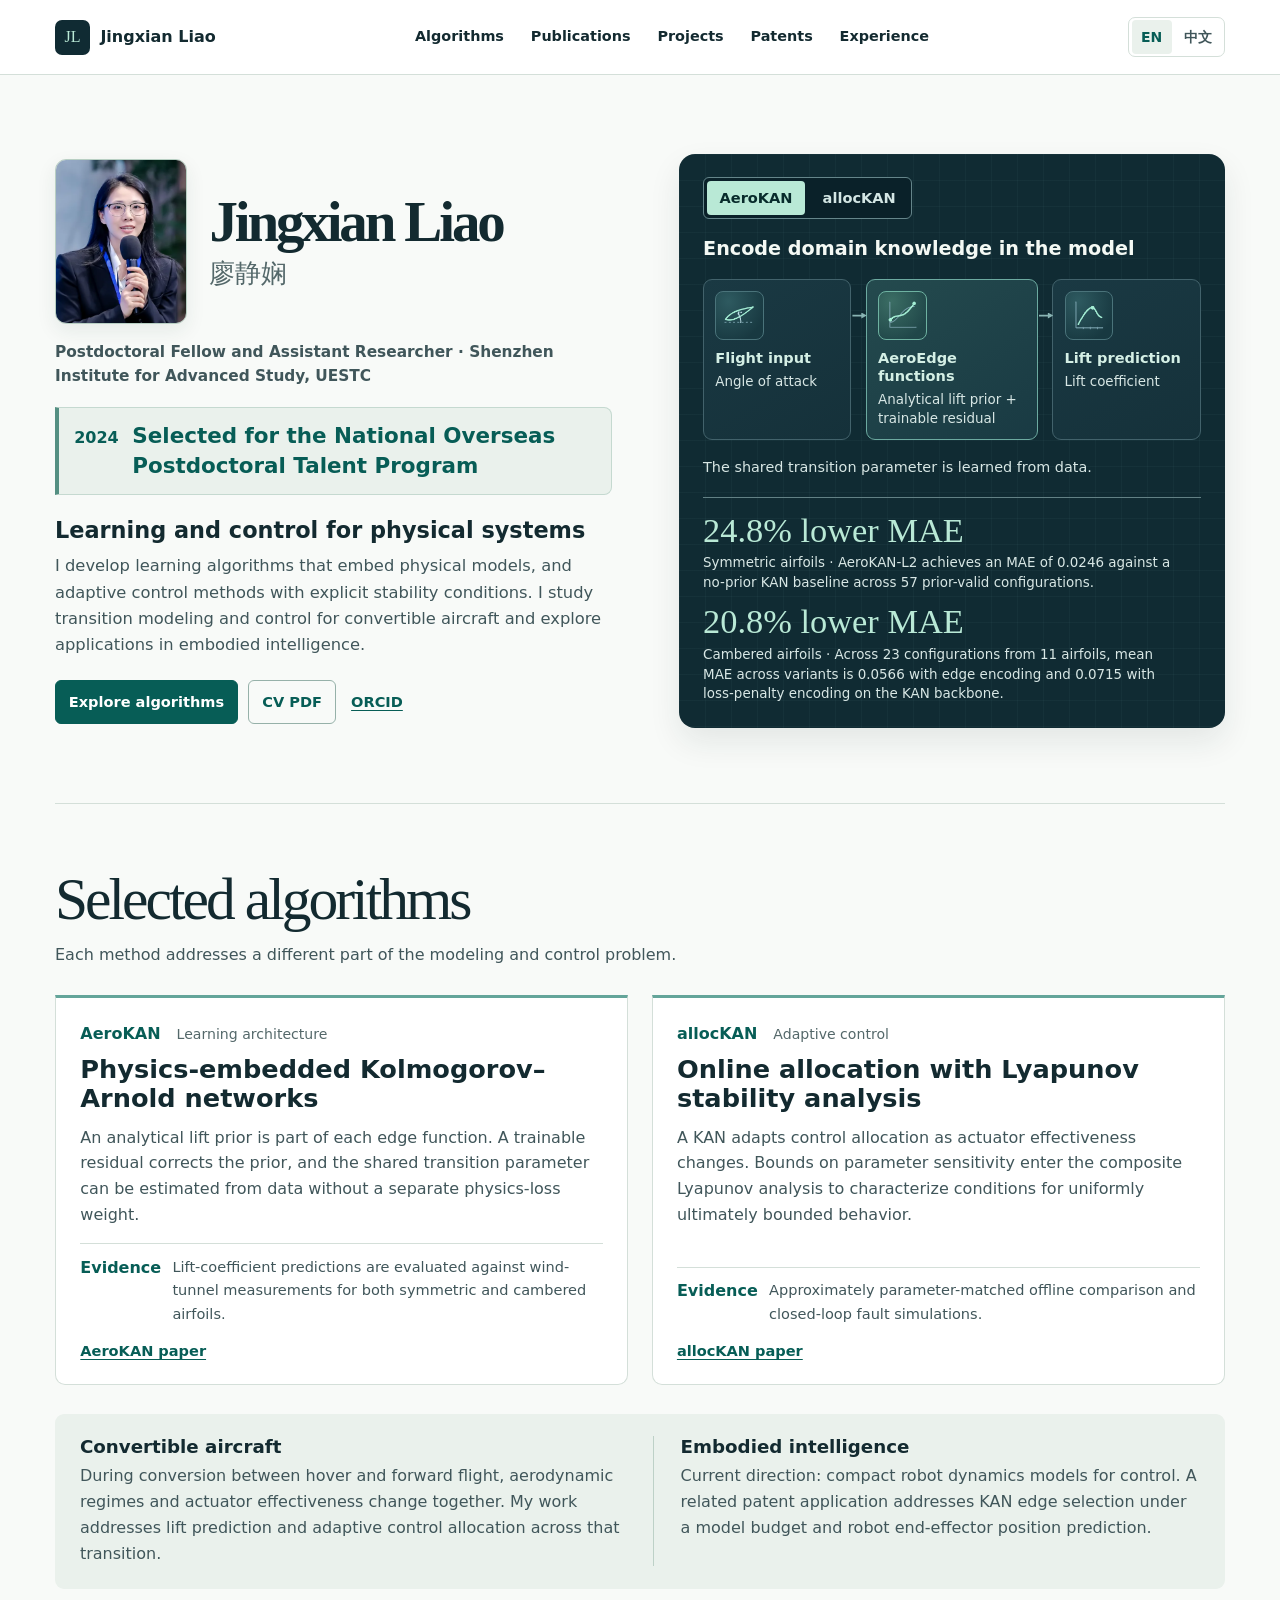
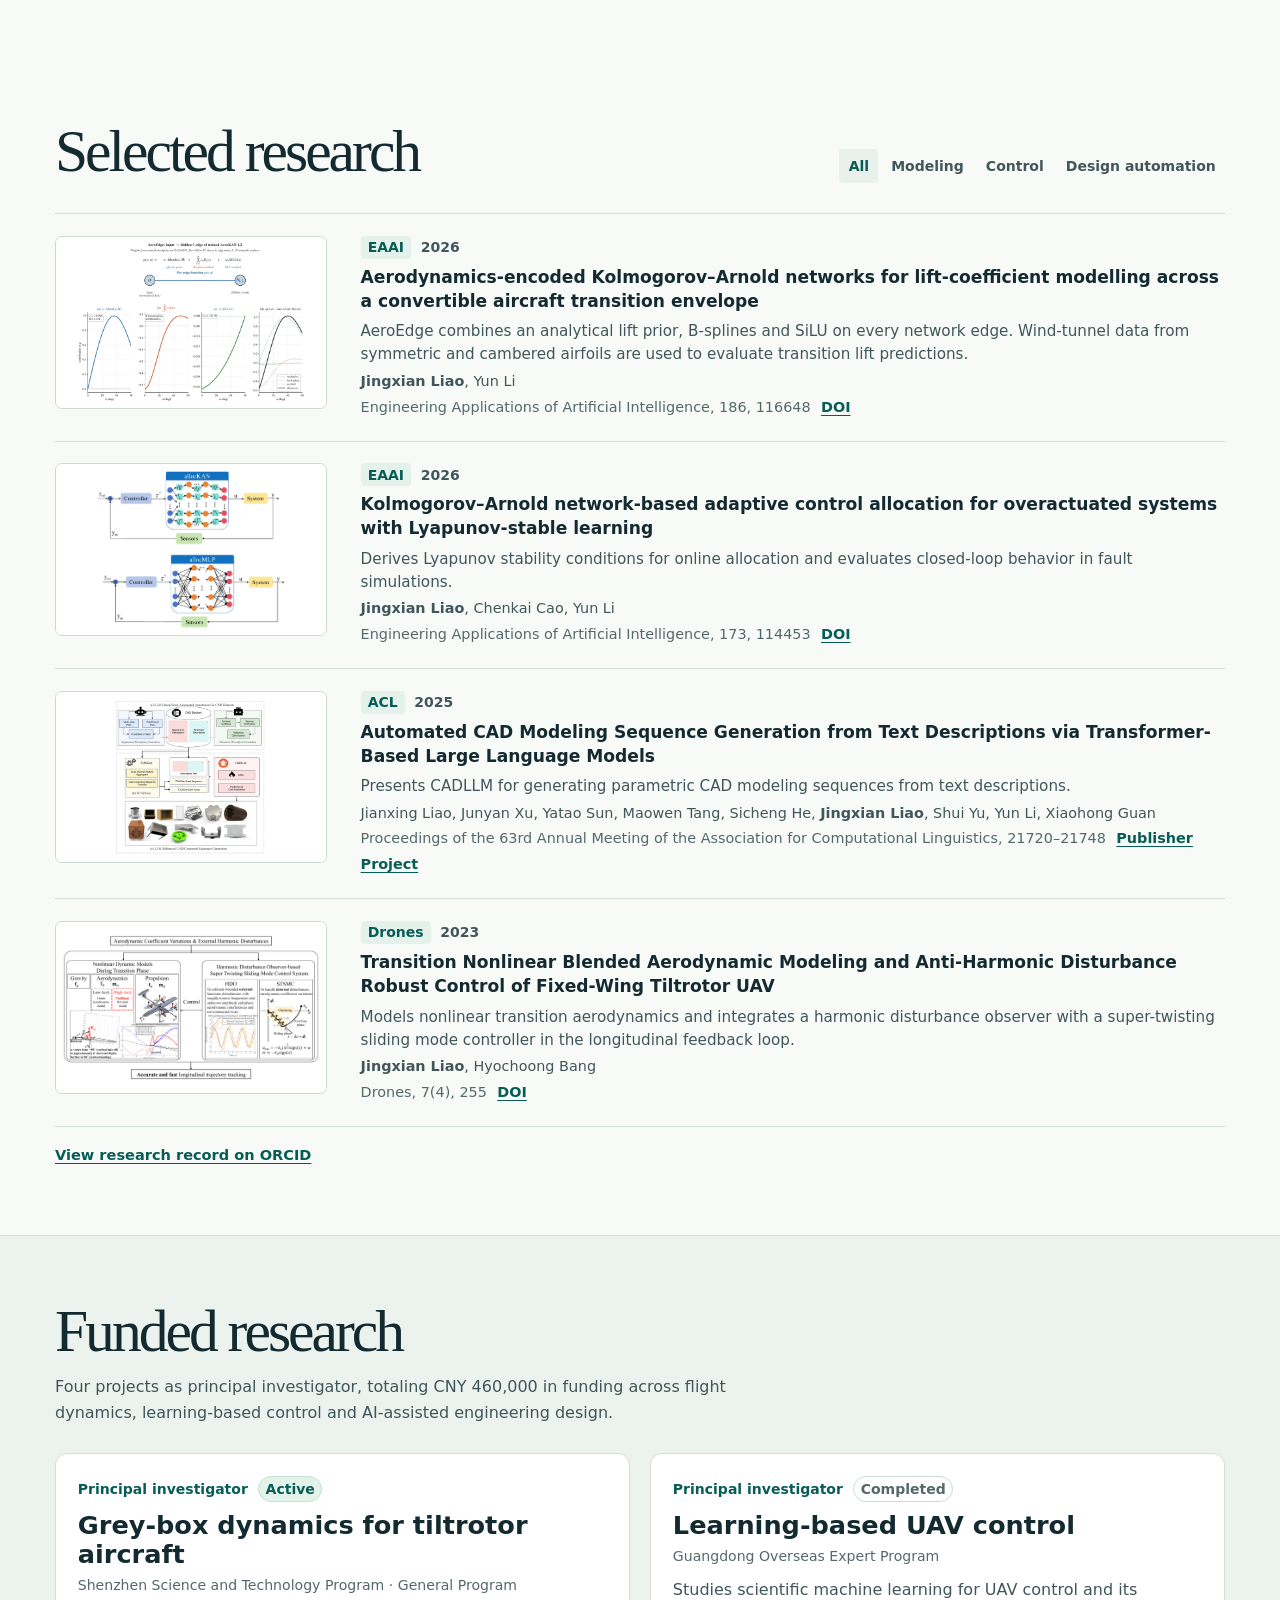
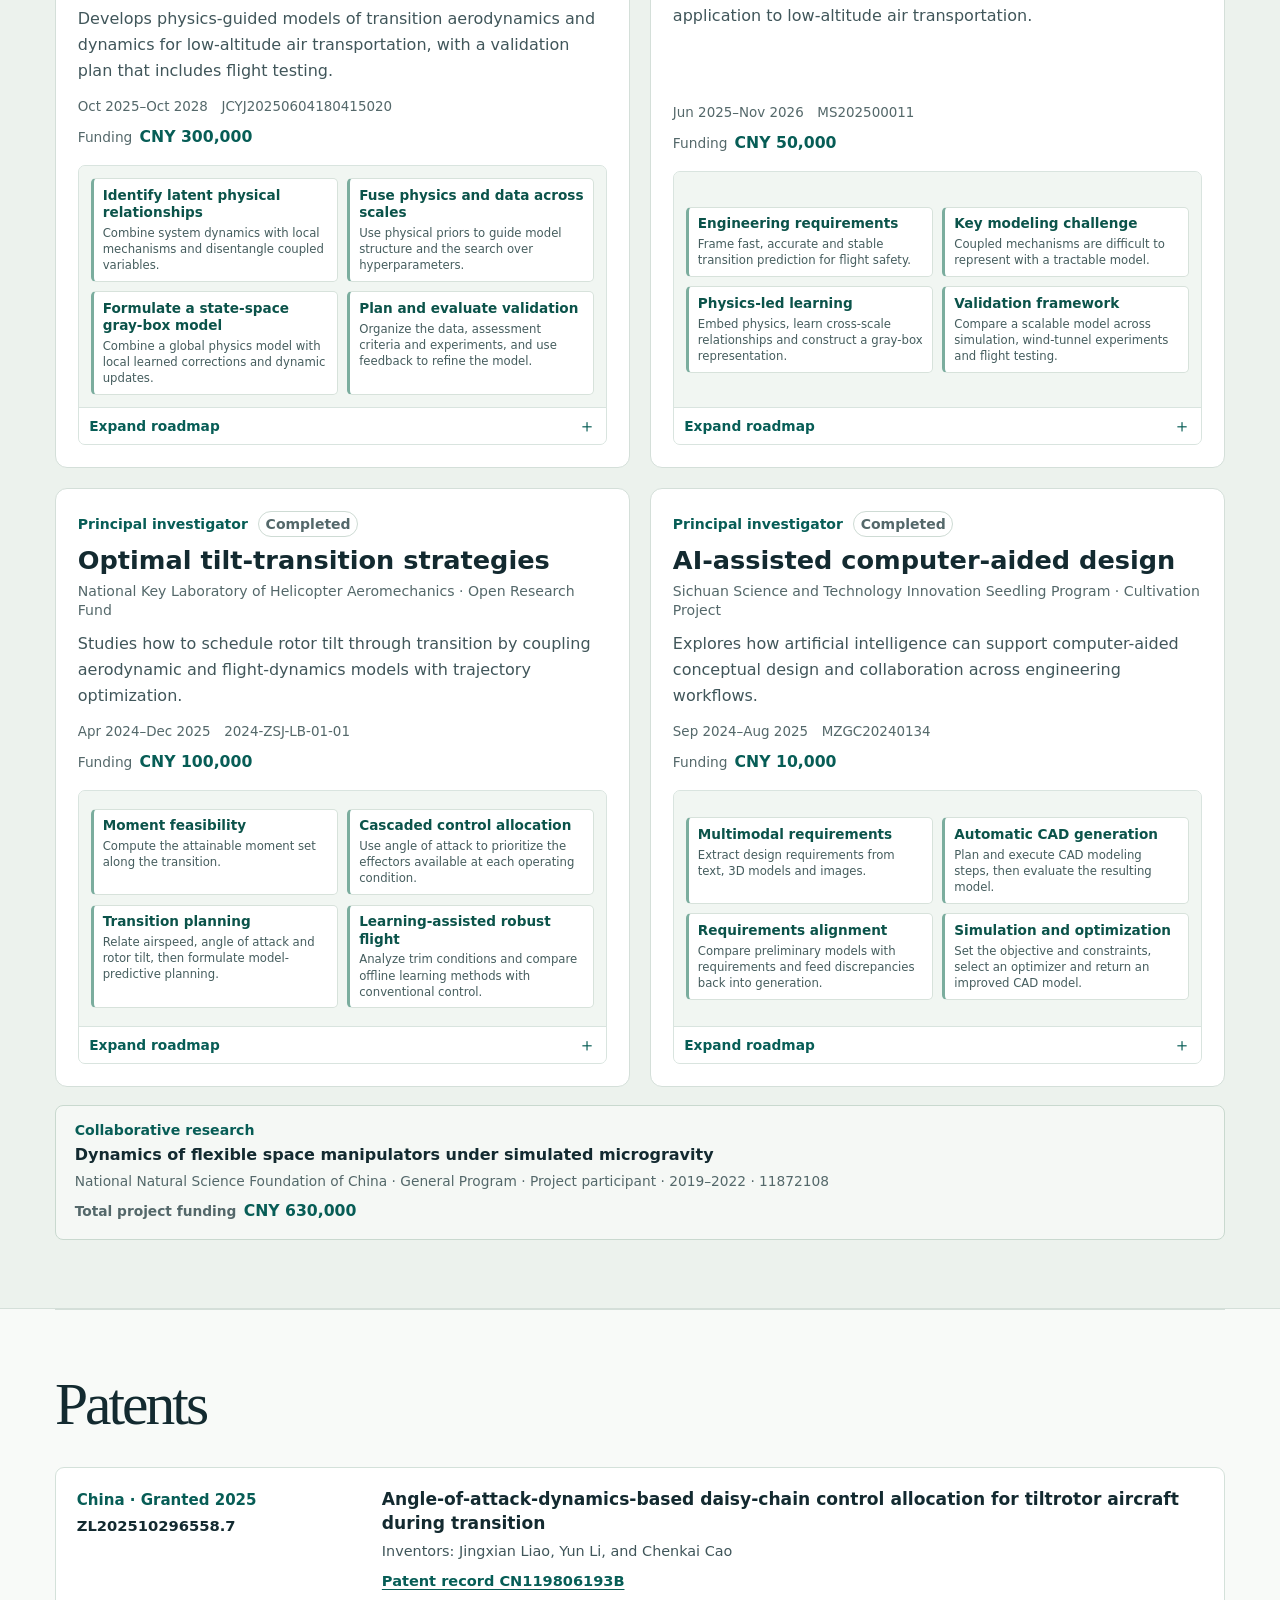
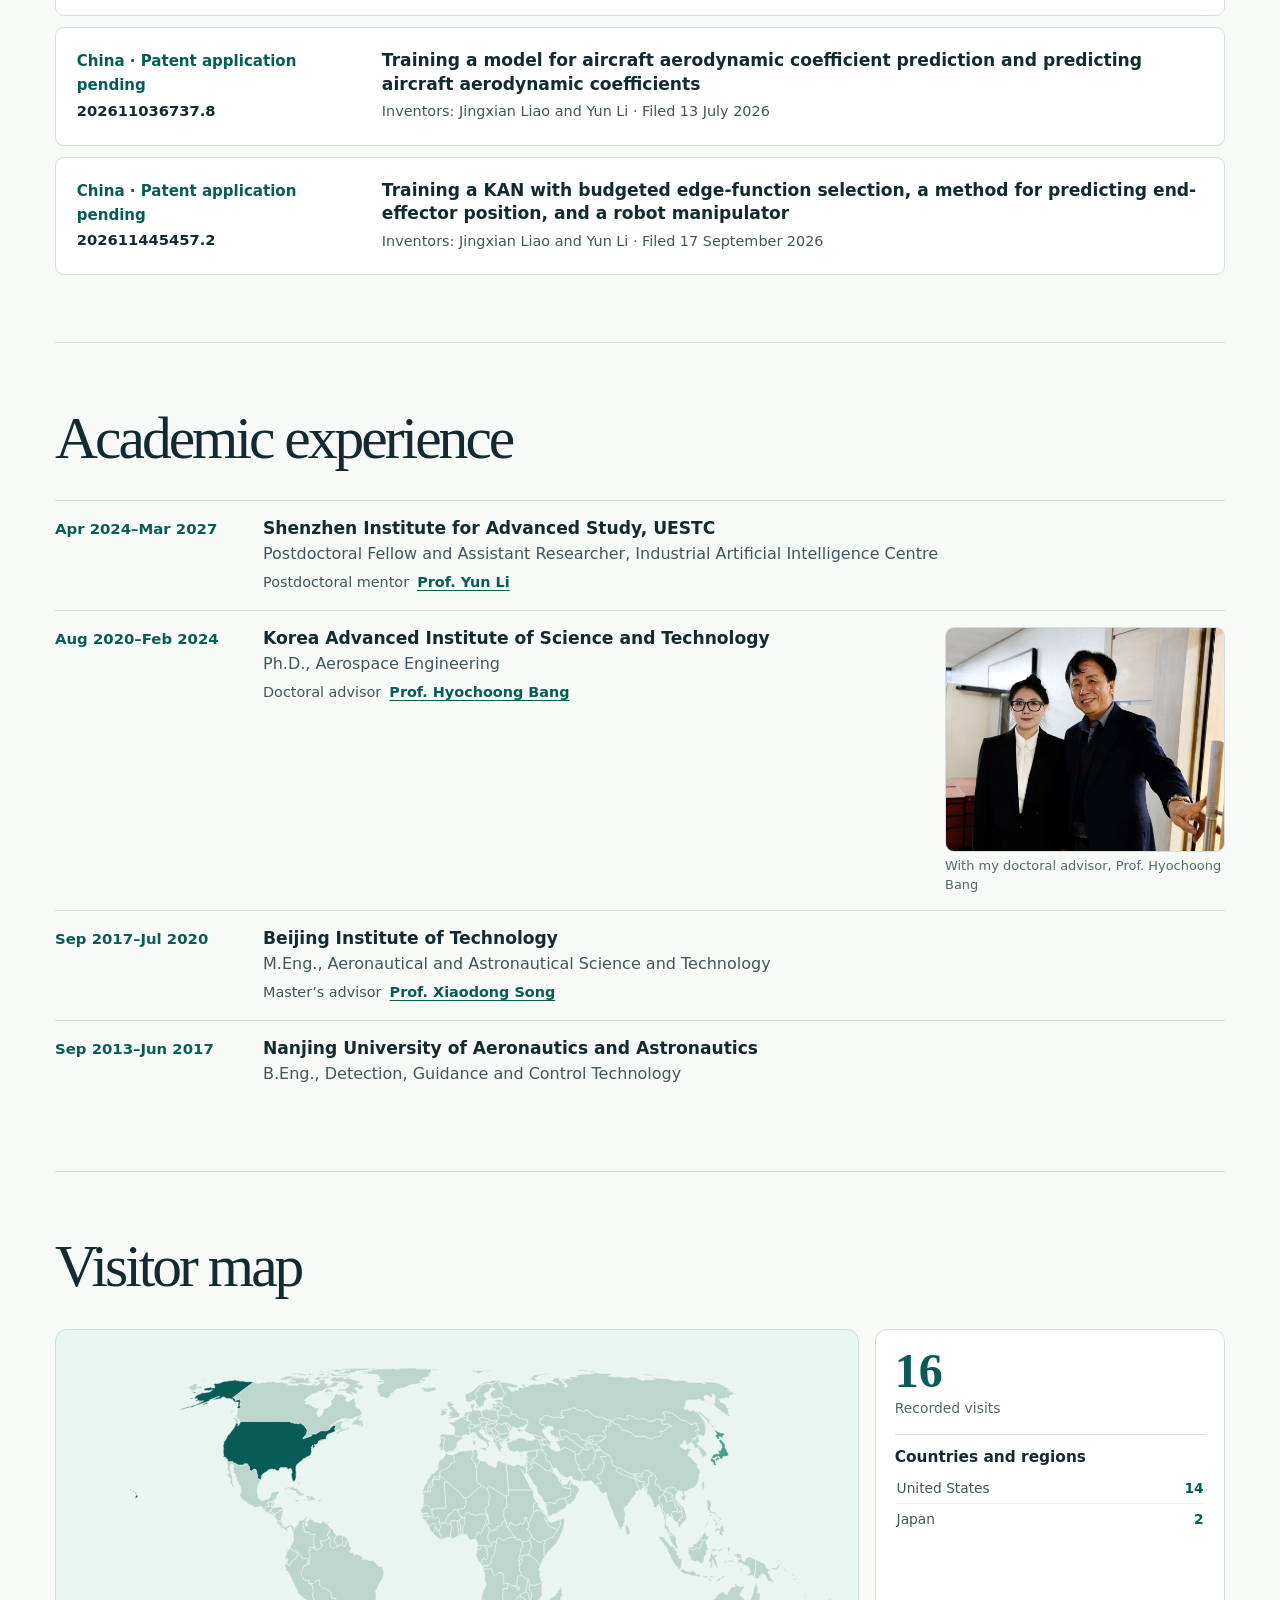
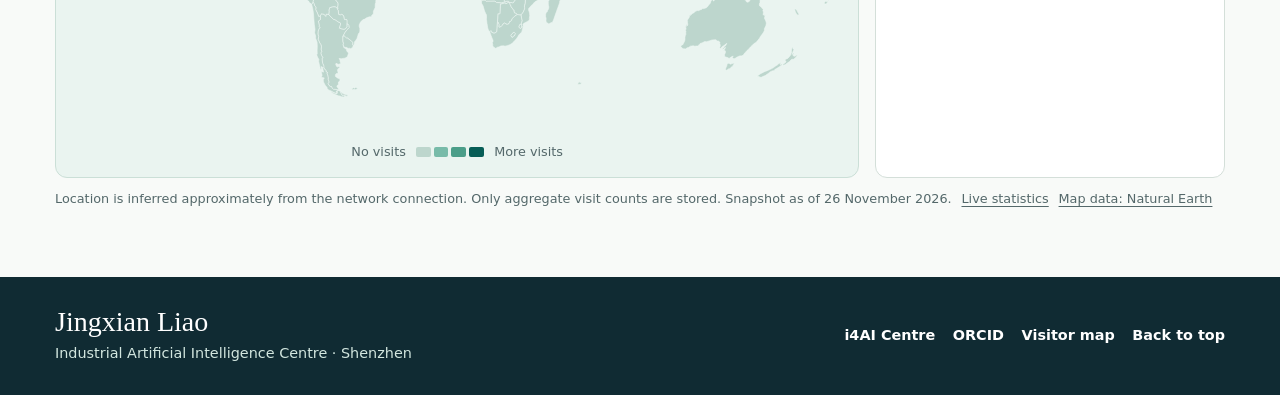
==== index.html @ 07727f3a "Place portrait and advisor photo on homepage" ====
<!doctype html>
<html lang="en">
<head>
  <meta charset="utf-8">
  <meta name="viewport" content="width=device-width, initial-scale=1">
  <meta name="description" content="Jingxian Liao, postdoctoral researcher in physics-embedded machine learning and adaptive control. Research algorithms, convertible aircraft and embodied intelligence applications, grants and publications.">
  <meta name="color-scheme" content="light">
  <title>Jingxian Liao · Scientific Machine Learning and Control</title>
  <link rel="stylesheet" href="assets/styles.css?v=photos-20261126">
  <script src="assets/site.js" defer></script>
  <script src="assets/visitor-map.js" defer></script>
  <link rel="canonical" href="https://jingxianliao.github.io/">
</head>
<body>
  <a class="skip" href="#main" data-zh="跳到正文">Skip to content</a>
  <header id="top" class="site-header">
    <div class="shell nav">
      <a class="wordmark" href="#top"><span class="mark" aria-hidden="true">JL</span><span data-zh="廖静娴">Jingxian Liao</span></a>
      <nav class="nav-links" aria-label="Sections"><a href="#algorithms" data-zh="算法">Algorithms</a><a href="#publications" data-zh="论文">Publications</a><a href="#projects" data-zh="项目">Projects</a><a href="#patents" data-zh="专利">Patents</a><a href="#experience" data-zh="经历">Experience</a></nav>
      <div class="language" role="group" aria-label="Language / 语言" hidden>
        <button type="button" data-lang="en" aria-pressed="true" lang="en">EN</button>
        <button type="button" data-lang="zh" aria-pressed="false" lang="zh-CN">中文</button>
      </div>
    </div>
  </header>
  <main id="main">
    <section class="shell hero" aria-labelledby="hero-title">
      <div class="hero-copy">
        <div class="hero-identity">
          <div class="hero-portrait">
            <img src="assets/jingxian-liao-portrait.webp" width="1200" height="800" fetchpriority="high" alt="Jingxian Liao at an academic event" data-alt-zh="廖静娴在学术交流活动中">
          </div>
          <div>
            <h1 class="hero-name" id="hero-title" data-zh="廖静娴">Jingxian Liao</h1>
            <p class="alt-name" lang="zh-CN" data-zh="Jingxian Liao">廖静娴</p>
          </div>
        </div>
        <p class="hero-affiliation" data-zh="博士后、助理研究员 · 电子科技大学（深圳）高等研究院">Postdoctoral Fellow and Assistant Researcher · Shenzhen Institute for Advanced Study, UESTC</p>
        <div class="hero-recognition">
          <time datetime="2024" data-zh="2024 年">2024</time>
          <p data-zh="入选国家海外博士后人才引进项目">Selected for the National Overseas Postdoctoral Talent Program</p>
        </div>
        <h2 class="hero-research-title" data-zh="面向物理系统的学习与控制">Learning and control for physical systems</h2>
        <p class="hero-description" data-zh="我研究将物理模型嵌入学习算法的方法，以及具有明确稳定性条件的自适应控制。我将这些方法用于可转换构型飞行器的过渡段建模与控制，并探索它们在具身智能中的应用。">I develop learning algorithms that embed physical models, and adaptive control methods with explicit stability conditions. I study transition modeling and control for convertible aircraft and explore applications in embodied intelligence.</p>
        <div class="hero-actions"><a class="button primary" href="#algorithms" data-zh="查看算法">Explore algorithms</a><a class="button secondary" href="assets/Jingxian-Liao-CV.pdf" data-zh="学术简历 PDF">CV PDF</a><a class="text-link" href="https://orcid.org/0000-0002-6148-9685">ORCID</a></div>
      </div>
      <div class="method-demo" aria-label="Algorithm overview">
        <div class="method-tabs" role="tablist" aria-label="Algorithms">
          <button type="button" role="tab" id="tab-aero" aria-controls="method-aero" aria-selected="true" data-method="aero">AeroKAN</button>
          <button type="button" role="tab" id="tab-alloc" aria-controls="method-alloc" aria-selected="false" tabindex="-1" data-method="alloc">allocKAN</button>
        </div>
        <article class="method-panel" data-method-panel="aero" id="method-aero" role="tabpanel" aria-labelledby="tab-aero">
      <h2 data-zh="把物理机理写进模型结构">Encode domain knowledge in the model</h2>
      <ol class="pipeline">
        <li>
          <span class="stage-icon"><img src="assets/method-icons/angle-of-attack.png" width="144" height="144" alt=""></span>
          <div class="stage-copy"><strong data-zh="飞行输入">Flight input</strong><span data-zh="攻角">Angle of attack</span></div>
        </li>
        <li>
          <span class="stage-icon"><img src="assets/method-icons/edge-function.png" width="144" height="144" alt=""></span>
          <div class="stage-copy"><strong data-zh="AeroEdge 边函数">AeroEdge functions</strong><span data-zh="解析升力先验与可学习残差">Analytical lift prior + trainable residual</span></div>
        </li>
        <li>
          <span class="stage-icon"><img src="assets/method-icons/lift-prediction.png" width="144" height="144" alt=""></span>
          <div class="stage-copy"><strong data-zh="升力预测">Lift prediction</strong><span data-zh="升力系数">Lift coefficient</span></div>
        </li>
      </ol>
      <p class="method-principle" data-zh="共享过渡参数直接由数据学习。">The shared transition parameter is learned from data.</p>
      <div class="method-proof">
        <div class="result"><strong data-zh="平均绝对误差降低 24.8%">24.8% lower MAE</strong><span data-zh="对称翼型 · 57 个先验有效工况，AeroKAN-L2 的平均绝对误差为 0.0246，基线为无先验 KAN。">Symmetric airfoils · AeroKAN-L2 achieves an MAE of 0.0246 against a no-prior KAN baseline across 57 prior-valid configurations.</span></div>
        <div class="result"><strong data-zh="平均绝对误差降低 20.8%">20.8% lower MAE</strong><span data-zh="有弯度翼型 · 11 种翼型的 23 个工况中，边函数结构编码的组均值 MAE 为 0.0566，损失惩罚编码为 0.0715。">Cambered airfoils · Across 23 configurations from 11 airfoils, mean MAE across variants is 0.0566 with edge encoding and 0.0715 with loss-penalty encoding on the KAN backbone.</span></div>
      </div>
    </article><article class="method-panel" data-method-panel="alloc" id="method-alloc" role="tabpanel" aria-labelledby="tab-alloc" hidden>
      <h2 data-zh="用稳定性分析约束在线学习">Constrain online learning with stability analysis</h2>
      <ol class="pipeline">
        <li>
          <span class="stage-icon"><img src="assets/method-icons/control-demand.png" width="144" height="144" alt=""></span>
          <div class="stage-copy"><strong data-zh="控制需求">Control demand</strong><span data-zh="期望力和力矩">Requested force and moment</span></div>
        </li>
        <li>
          <span class="stage-icon"><img src="assets/method-icons/control-allocation.png" width="144" height="144" alt=""></span>
          <div class="stage-copy"><strong data-zh="KAN 控制分配">KAN allocation</strong><span data-zh="映射到各执行器指令">Map demand to actuator commands</span></div>
        </li>
        <li>
          <span class="stage-icon"><img src="assets/method-icons/online-adaptation.png" width="144" height="144" alt=""></span>
          <div class="stage-copy"><strong data-zh="在线自适应">Online adaptation</strong><span data-zh="基于李雅普诺夫分析的有界条件">Lyapunov-based boundedness conditions</span></div>
        </li>
      </ol>
      <p class="method-principle" data-zh="参数敏感度将网络设计与稳定性分析连接起来。">Parameter sensitivity links the network design to the stability analysis.</p>
      <div class="method-proof"><strong data-zh="252 组闭环仿真">252 closed-loop simulations</strong><span data-zh="原文覆盖 7 种分配器、3 种控制器和 12 种故障场景。">Reported across seven allocators, three controllers and twelve fault scenarios.</span></div>
    </article>
      </div>
    </section>
    <section class="shell section" id="algorithms" aria-labelledby="algorithms-title">
      <div class="section-heading"><h2 id="algorithms-title" data-zh="代表算法">Selected algorithms</h2><p data-zh="两项工作分别解决物理建模与在线控制分配问题。">Each method addresses a different part of the modeling and control problem.</p></div>
      <div class="algorithms">
        <article class="algorithm">
          <div class="algorithm-mark"><span>AeroKAN</span><span data-zh="学习架构">Learning architecture</span></div>
          <h3 data-zh="物理机理嵌入的 Kolmogorov–Arnold 网络">Physics-embedded Kolmogorov–Arnold networks</h3>
          <p data-zh="在每条边中引入解析升力先验，由可学习残差补足先验。共享的过渡参数可以直接从数据估计，无需为单独的物理损失项设权重。">An analytical lift prior is part of each edge function. A trainable residual corrects the prior, and the shared transition parameter can be estimated from data without a separate physics-loss weight.</p>
          <div class="algorithm-evidence"><span data-zh="验证">Evidence</span><span data-zh="用对称翼型和有弯度翼型的风洞测量数据验证升力系数预测。">Lift-coefficient predictions are evaluated against wind-tunnel measurements for both symmetric and cambered airfoils.</span></div>
          <a class="text-link" href="https://doi.org/10.1016/j.engappai.2026.116648" data-zh="AeroKAN 论文">AeroKAN paper</a>
        </article>
        <article class="algorithm">
          <div class="algorithm-mark"><span>allocKAN</span><span data-zh="自适应控制">Adaptive control</span></div>
          <h3 data-zh="带李雅普诺夫稳定性分析的在线控制分配">Online allocation with Lyapunov stability analysis</h3>
          <p data-zh="KAN 随执行器效能变化在线调整控制分配。参数敏感度界进入复合李雅普诺夫分析，得到闭环一致最终有界的条件。">A KAN adapts control allocation as actuator effectiveness changes. Bounds on parameter sensitivity enter the composite Lyapunov analysis to characterize conditions for uniformly ultimately bounded behavior.</p>
          <div class="algorithm-evidence"><span data-zh="验证">Evidence</span><span data-zh="近似参数匹配的离线对照与故障场景闭环仿真。">Approximately parameter-matched offline comparison and closed-loop fault simulations.</span></div>
          <a class="text-link" href="https://doi.org/10.1016/j.engappai.2026.114453" data-zh="allocKAN 论文">allocKAN paper</a>
        </article>
      </div>
      <div class="application-strip">
        <div><h3 data-zh="可转换构型飞行器">Convertible aircraft</h3><p data-zh="悬停与前飞转换时，气动流态与执行器效能同步变化。研究聚焦过渡段升力预测与自适应控制分配。">During conversion between hover and forward flight, aerodynamic regimes and actuator effectiveness change together. My work addresses lift prediction and adaptive control allocation across that transition.</p></div>
        <div><h3 data-zh="具身智能">Embodied intelligence</h3><p data-zh="正在探索用于控制的紧凑机器人动力学模型。相关专利申请涉及预算约束下的 KAN 边函数选择与机械臂末端位置预测。">Current direction: compact robot dynamics models for control. A related patent application addresses KAN edge selection under a model budget and robot end-effector position prediction.</p></div>
      </div>
    </section>
    <section class="shell section" id="publications" aria-labelledby="publications-title">
      <div class="publications-heading">
        <div class="section-heading"><h2 id="publications-title" data-zh="代表研究">Selected research</h2></div>
        <div class="filters" role="group" aria-label="Filter publications" hidden>
          <button type="button" data-filter="all" aria-pressed="true" data-zh="全部">All</button>
          <button type="button" data-filter="modeling" aria-pressed="false" data-zh="建模">Modeling</button>
          <button type="button" data-filter="control" aria-pressed="false" data-zh="控制">Control</button>
          <button type="button" data-filter="design" aria-pressed="false" data-zh="设计自动化">Design automation</button>
        </div>
      </div>
      <p class="visually-hidden" data-pub-status aria-live="polite"></p>
      <ol class="publication-list" aria-label="Selected research papers">
        <li class="paper" data-topics="modeling" id="paper-aero">
          <figure class="paper-figure">
            <button class="publication-preview" type="button" aria-haspopup="dialog">
              <span class="figure-frame paper-frame"><img src="assets/paper-aero.webp" width="1400" height="980" loading="lazy" alt="A trained AeroEdge decomposed into an analytical lift prior, a B-spline term and a SiLU term, with their sum plotted alongside the components" data-alt-zh="已训练的 AeroEdge 边函数分解为解析升力先验、B 样条和 SiLU 三项，并与叠加后的边函数对照。"></span>
              <span class="visually-hidden" data-zh="放大论文图">Expand paper figure</span>
            </button>
          </figure>
          <div class="paper-description">
            <div class="pub-meta"><span class="publication-venue">EAAI</span><time datetime="2026">2026</time></div>
            <h3><a href="https://doi.org/10.1016/j.engappai.2026.116648">Aerodynamics-encoded Kolmogorov–Arnold networks for lift-coefficient modelling across a convertible aircraft transition envelope</a></h3>
            <p class="paper-evidence" data-zh="AeroEdge 在每条网络边上叠加解析升力先验、B 样条和 SiLU，用对称和有弯度翼型的风洞数据验证转换段升力预测。">AeroEdge combines an analytical lift prior, B-splines and SiLU on every network edge. Wind-tunnel data from symmetric and cambered airfoils are used to evaluate transition lift predictions.</p>
            <p class="authors"><strong>Jingxian Liao</strong>, Yun Li</p>
            <div class="paper-citation"><p class="venue">Engineering Applications of Artificial Intelligence, 186, 116648</p><a class="paper-link" href="https://doi.org/10.1016/j.engappai.2026.116648" data-zh="DOI">DOI</a></div>
          </div>
        </li>
        <li class="paper" data-topics="control" id="paper-alloc">
          <figure class="paper-figure">
            <button class="publication-preview" type="button" aria-haspopup="dialog">
              <span class="figure-frame paper-frame"><img src="assets/paper-alloc.webp" width="879" height="735" loading="lazy" alt="Closed-loop control architecture comparing allocKAN and allocMLP" data-alt-zh="allocKAN 与 allocMLP 的闭环控制架构对照。"></span>
              <span class="visually-hidden" data-zh="放大论文图">Expand paper figure</span>
            </button>
          </figure>
          <div class="paper-description">
            <div class="pub-meta"><span class="publication-venue">EAAI</span><time datetime="2026">2026</time></div>
            <h3><a href="https://doi.org/10.1016/j.engappai.2026.114453">Kolmogorov–Arnold network-based adaptive control allocation for overactuated systems with Lyapunov-stable learning</a></h3>
            <p class="paper-evidence" data-zh="推导在线控制分配的李雅普诺夫稳定性条件，并在闭环故障仿真中评估控制表现。">Derives Lyapunov stability conditions for online allocation and evaluates closed-loop behavior in fault simulations.</p>
            <p class="authors"><strong>Jingxian Liao</strong>, Chenkai Cao, Yun Li</p>
            <div class="paper-citation"><p class="venue">Engineering Applications of Artificial Intelligence, 173, 114453</p><a class="paper-link" href="https://doi.org/10.1016/j.engappai.2026.114453" data-zh="DOI">DOI</a></div>
          </div>
        </li>
        <li class="paper" data-topics="design" id="paper-cad">
          <figure class="paper-figure">
            <button class="publication-preview" type="button" aria-haspopup="dialog">
              <span class="figure-frame paper-frame"><img src="assets/paper-cad.webp" width="988" height="1000" loading="lazy" alt="CADLLM framework for generating parametric CAD models from text descriptions" data-alt-zh="CADLLM 从文本描述生成参数化模型的技术框架。"></span>
              <span class="visually-hidden" data-zh="放大论文图">Expand paper figure</span>
            </button>
          </figure>
          <div class="paper-description">
            <div class="pub-meta"><span class="publication-venue">ACL</span><time datetime="2025">2025</time></div>
            <h3><a href="https://aclanthology.org/2025.acl-long.1054/">Automated CAD Modeling Sequence Generation from Text Descriptions via Transformer-Based Large Language Models</a></h3>
            <p class="paper-evidence" data-zh="提出 CADLLM，从文本描述生成可执行的参数化 CAD 建模序列。">Presents CADLLM for generating parametric CAD modeling sequences from text descriptions.</p>
            <p class="authors">Jianxing Liao, Junyan Xu, Yatao Sun, Maowen Tang, Sicheng He, <strong>Jingxian Liao</strong>, Shui Yu, Yun Li, Xiaohong Guan</p>
            <div class="paper-citation"><p class="venue">Proceedings of the 63rd Annual Meeting of the Association for Computational Linguistics, 21720–21748</p><a class="paper-link" href="https://aclanthology.org/2025.acl-long.1054/" data-zh="论文">Publisher</a> <a class="paper-link" href="https://jianxliao.github.io/cadllm-page/" data-zh="项目主页">Project</a></div>
          </div>
        </li>
        <li class="paper" data-topics="modeling control" id="paper-tiltrotor">
          <figure class="paper-figure">
            <button class="publication-preview" type="button" aria-haspopup="dialog">
              <span class="figure-frame paper-frame paper-system-diagram"><img src="assets/paper-tiltrotor.webp" width="2400" height="1351" loading="lazy" alt="Overview of nonlinear tiltrotor transition dynamics and the harmonic disturbance observer-based super-twisting controller for longitudinal trajectory tracking" data-alt-zh="倾转旋翼过渡飞行的系统总览，展示非线性动力学模型，以及基于谐波扰动观测器的超螺旋滑模控制系统。"></span>
              <span class="visually-hidden" data-zh="放大论文图">Expand paper figure</span>
            </button>
          </figure>
          <div class="paper-description">
            <div class="pub-meta"><span class="publication-venue">Drones</span><time datetime="2023">2023</time></div>
            <h3><a href="https://doi.org/10.3390/drones7040255">Transition Nonlinear Blended Aerodynamic Modeling and Anti-Harmonic Disturbance Robust Control of Fixed-Wing Tiltrotor UAV</a></h3>
            <p class="paper-evidence" data-zh="建立转换段非线性气动模型，将谐波扰动观测器与超螺旋滑模控制器接入纵向闭环。">Models nonlinear transition aerodynamics and integrates a harmonic disturbance observer with a super-twisting sliding mode controller in the longitudinal feedback loop.</p>
            <p class="authors"><strong>Jingxian Liao</strong>, Hyochoong Bang</p>
            <div class="paper-citation"><p class="venue">Drones, 7(4), 255</p><a class="paper-link" href="https://doi.org/10.3390/drones7040255" data-zh="DOI">DOI</a></div>
          </div>
        </li>
      </ol>

      <a class="text-link more-pubs" href="https://orcid.org/0000-0002-6148-9685" data-zh="在 ORCID 查看完整学术记录">View research record on ORCID</a>
    </section>
    <section class="section project-band" id="projects" aria-labelledby="projects-title">
      <div class="shell">
        <div class="section-heading"><h2 id="projects-title" data-zh="主持科研项目">Funded research</h2><p data-zh="主持四项科研项目，合计资助 46 万元，覆盖飞行动力学、学习控制与人工智能辅助工程设计。">Four projects as principal investigator, totaling CNY 460,000 in funding across flight dynamics, learning-based control and AI-assisted engineering design.</p></div>
        <div class="project-grid"><article class="project" id="project-shenzhen">
      <div class="project-meta"><span><span data-zh="项目负责人">Principal investigator</span></span> <span class="project-status active" data-zh="在研">Active</span></div>
      <h3 data-zh="基于人工智能科学计算的低空交通倾转旋翼无人机动力学精准建模">Grey-box dynamics for tiltrotor aircraft</h3>
      <p class="funding" data-zh="深圳市自然科学基金面上项目">Shenzhen Science and Technology Program · General Program</p>
      <p class="project-description" data-zh="面向低空交通，研究倾转旋翼过渡段的机理与数据融合动力学建模。研究路线涵盖模型构建与飞行验证。">Develops physics-guided models of transition aerodynamics and dynamics for low-altitude air transportation, with a validation plan that includes flight testing.</p>
      <div class="project-dates"><span data-zh="2025.10–2028.10">Oct 2025–Oct 2028</span><span>JCYJ20250604180415020</span></div>
      <p class="grant-award"><span data-zh="资助金额">Funding</span><strong data-zh="30 万元">CNY 300,000</strong></p>
      <figure class="route">
        <button class="figure-preview" type="button" aria-haspopup="dialog">
          <span class="figure-frame">
            <span class="roadmap-en" lang="en"><span class="route-step"><strong>Identify latent physical relationships</strong><span>Combine system dynamics with local mechanisms and disentangle coupled variables.</span></span><span class="route-step"><strong>Fuse physics and data across scales</strong><span>Use physical priors to guide model structure and the search over hyperparameters.</span></span><span class="route-step"><strong>Formulate a state-space gray-box model</strong><span>Combine a global physics model with local learned corrections and dynamic updates.</span></span><span class="route-step"><strong>Plan and evaluate validation</strong><span>Organize the data, assessment criteria and experiments, and use feedback to refine the model.</span></span></span>
            <img class="roadmap-zh" lang="zh-CN" src="assets/shenzhen-roadmap.webp" width="1465" height="1305" loading="lazy" alt="深圳市面上项目总体技术路线图，包含隐含物理关系挖掘、跨尺度数物融合、灰箱模型和实验验证。">
          </span>
          <span class="figure-preview-label"><span data-zh="放大路线图">Expand roadmap</span><span class="zoom" aria-hidden="true">＋</span></span>
        </button>
        <ul class="detail-notes roadmap-en" lang="en"><li>Scientific questions: efficient physics–data fusion in the state-space formulation and physics-led flight dynamics modeling across scales.</li><li>Research strand 1: identify latent variables and their couplings, then develop representations that disentangle nonlinear dynamic behavior.</li><li>Research strand 2: search cross-scale model structures and hyperparameters. Use prior physical principles to improve interpretability of the model and its predictions.</li><li>Research strand 3: combine a globally mechanistic model with locally fitted corrections. Place this combination in a nonlinear state-space model with dynamic updates.</li><li>Proposed validation: objective tests of control accuracy and flight performance, subjective feedback from users and engineers, system and control-signal datasets, and simulation and data-analysis tools.</li></ul>
      </figure>
    </article><article class="project" id="project-guangdong">
      <div class="project-meta"><span><span data-zh="项目负责人">Principal investigator</span></span> <span class="project-status" data-zh="结题">Completed</span></div>
      <h3 data-zh="基于人工智能科学计算的低空交通无人机控制技术及应用">Learning-based UAV control</h3>
      <p class="funding" data-zh="广东省海外名师项目">Guangdong Overseas Expert Program</p>
      <p class="project-description" data-zh="研究人工智能科学计算在低空交通无人机控制中的应用。">Studies scientific machine learning for UAV control and its application to low-altitude air transportation.</p>
      <div class="project-dates"><span data-zh="2025.06–2026.11">Jun 2025–Nov 2026</span><span>MS202500011</span></div>
      <p class="grant-award"><span data-zh="资助金额">Funding</span><strong data-zh="5 万元">CNY 50,000</strong></p>
      <figure class="route">
        <button class="figure-preview" type="button" aria-haspopup="dialog">
          <span class="figure-frame">
            <span class="roadmap-en" lang="en"><span class="route-step"><strong>Engineering requirements</strong><span>Frame fast, accurate and stable transition prediction for flight safety.</span></span><span class="route-step"><strong>Key modeling challenge</strong><span>Coupled mechanisms are difficult to represent with a tractable model.</span></span><span class="route-step"><strong>Physics-led learning</strong><span>Embed physics, learn cross-scale relationships and construct a gray-box representation.</span></span><span class="route-step"><strong>Validation framework</strong><span>Compare a scalable model across simulation, wind-tunnel experiments and flight testing.</span></span></span>
            <img class="roadmap-zh" lang="zh-CN" src="assets/guangdong-roadmap.webp" width="1465" height="1134" loading="lazy" alt="工程需求、建模挑战、物理主导的跨尺度灰箱模型和多保真度验证。">
          </span>
          <span class="figure-preview-label"><span data-zh="放大路线图">Expand roadmap</span><span class="zoom" aria-hidden="true">＋</span></span>
        </button>
        <ul class="detail-notes roadmap-en" lang="en"><li>Engineering requirements: safe flight, accurate dynamics, stable behavior and efficient model evaluation.</li><li>Research program: identify latent physical relationships, model flight dynamics across scales with physics and data, and describe structure–performance relationships with a state-space gray-box model.</li><li>Proposed validation framework spans simulation, wind-tunnel experiments and flight testing. Intended outputs include decoupling and model-search algorithms alongside mixed-order subsystem and nonlinear state-space models.</li></ul>
      </figure>
    </article><article class="project" id="project-helicopter">
      <div class="project-meta"><span><span data-zh="项目负责人">Principal investigator</span></span> <span class="project-status" data-zh="结题">Completed</span></div>
      <h3 data-zh="倾转旋翼无人机过渡过程最优倾转策略研究">Optimal tilt-transition strategies</h3>
      <p class="funding" data-zh="直升机动力学全国重点实验室开放基金">National Key Laboratory of Helicopter Aeromechanics · Open Research Fund</p>
      <p class="project-description" data-zh="结合过渡段气动与飞行动力学建模、轨迹优化，研究旋翼倾转角如何随过渡过程调度。">Studies how to schedule rotor tilt through transition by coupling aerodynamic and flight-dynamics models with trajectory optimization.</p>
      <div class="project-dates"><span data-zh="2024.04–2025.12">Apr 2024–Dec 2025</span><span>2024-ZSJ-LB-01-01</span></div>
      <p class="grant-award"><span data-zh="资助金额">Funding</span><strong data-zh="10 万元">CNY 100,000</strong></p>
      <figure class="route">
        <button class="figure-preview" type="button" aria-haspopup="dialog">
          <span class="figure-frame">
            <span class="roadmap-en" lang="en"><span class="route-step"><strong>Moment feasibility</strong><span>Compute the attainable moment set along the transition.</span></span><span class="route-step"><strong>Cascaded control allocation</strong><span>Use angle of attack to prioritize the effectors available at each operating condition.</span></span><span class="route-step"><strong>Transition planning</strong><span>Relate airspeed, angle of attack and rotor tilt, then formulate model-predictive planning.</span></span><span class="route-step"><strong>Learning-assisted robust flight</strong><span>Analyze trim conditions and compare offline learning methods with conventional control.</span></span></span>
            <img class="roadmap-zh" lang="zh-CN" src="assets/helicopter-roadmap.webp" width="1442" height="1400" loading="lazy" alt="倾转过渡飞行示意，以及力矩优化串接链分配和学习辅助飞行两条路线。">
          </span>
          <span class="figure-preview-label"><span data-zh="放大路线图">Expand roadmap</span><span class="zoom" aria-hidden="true">＋</span></span>
        </button>
        <ul class="detail-notes roadmap-en" lang="en"><li>Strand 1: update the attainable moment set, design moment-optimal daisy-chain control allocation, use a neural model to study the relationship between angle of attack, airspeed and tilt angle, and formulate the transition strategy with model predictive control.</li><li>Strand 2: analyze operating points and trim along the transition. Use inverse reinforcement learning or a generative adversarial network for offline training, then compare training time and flight-control assistance against conventional control.</li></ul>
      </figure>
    </article><article class="project" id="project-sichuan">
      <div class="project-meta"><span><span data-zh="项目负责人">Principal investigator</span></span> <span class="project-status" data-zh="结题">Completed</span></div>
      <h3 data-zh="AI赋能的CAutoD数字协同创新平台">AI-assisted computer-aided design</h3>
      <p class="funding" data-zh="四川省科技创新苗子工程培育项目">Sichuan Science and Technology Innovation Seedling Program · Cultivation Project</p>
      <p class="project-description" data-zh="探索人工智能如何辅助计算机辅助概念设计，并支持工程设计流程中的数字化协同。">Explores how artificial intelligence can support computer-aided conceptual design and collaboration across engineering workflows.</p>
      <div class="project-dates"><span data-zh="2024.09–2025.08">Sep 2024–Aug 2025</span><span>MZGC20240134</span></div>
      <p class="grant-award"><span data-zh="资助金额">Funding</span><strong data-zh="1 万元">CNY 10,000</strong></p>
      <figure class="route">
        <button class="figure-preview" type="button" aria-haspopup="dialog">
          <span class="figure-frame">
            <span class="roadmap-en" lang="en"><span class="route-step"><strong>Multimodal requirements</strong><span>Extract design requirements from text, 3D models and images.</span></span><span class="route-step"><strong>Automatic CAD generation</strong><span>Plan and execute CAD modeling steps, then evaluate the resulting model.</span></span><span class="route-step"><strong>Requirements alignment</strong><span>Compare preliminary models with requirements and feed discrepancies back into generation.</span></span><span class="route-step"><strong>Simulation and optimization</strong><span>Set the objective and constraints, select an optimizer and return an improved CAD model.</span></span></span>
            <img class="roadmap-zh" lang="zh-CN" src="assets/sichuan-roadmap.webp" width="1121" height="1187" loading="lazy" alt="CAD 多模态需求输入、需求分析、自动生成与评估、仿真优化及 CAD 模型输出。">
          </span>
          <span class="figure-preview-label"><span data-zh="放大路线图">Expand roadmap</span><span class="zoom" aria-hidden="true">＋</span></span>
        </button>
        <ul class="detail-notes roadmap-en" lang="en"><li>Requirements analysis: multimodal extraction, spatial alignment and 3D reconstruction, supported by a knowledge graph, user feedback and follow-up dialogue.</li><li>Model generation: parse CAD, develop a task plan, execute CAD code and check whether execution succeeded.</li><li>Preliminary evaluation: convert representations across modalities, inspect point clouds or multiview images, identify parameters and integrate feedback into subsequent generation.</li><li>Simulation and optimization: quantify objectives, formulate optimization models, select and initialize an algorithm, evaluate candidates and return the selected CAD model.</li><li>Supporting approaches: multimodal encoders, cross-modal feature alignment and fusion, model fine-tuning, in-context learning and multi-agent decision-making.</li></ul>
      </figure>
    </article></div>
        <aside class="collaborative-project">
          <h3 data-zh="参与项目">Collaborative research</h3>
          <p data-zh="微重力模拟环境下空间机械臂多柔体动力学建模、分析与实验">Dynamics of flexible space manipulators under simulated microgravity</p>
          <p class="collab-meta" data-zh="国家自然科学基金面上项目 · 项目参与 · 2019–2022 · 11872108">National Natural Science Foundation of China · General Program · Project participant · 2019–2022 · 11872108</p>
          <p class="grant-award"><span data-zh="项目总经费">Total project funding</span><strong data-zh="63 万元">CNY 630,000</strong></p>
        </aside>
      </div>
    </section>
    <section class="shell section" id="patents" aria-labelledby="patents-title">
      <div class="section-heading"><h2 id="patents-title" data-zh="专利">Patents</h2></div>
      <article class="patent">
        <div class="patent-info"><p class="patent-status" data-zh="中国 · 2025 年授权">China · Granted 2025</p><strong class="patent-number">ZL202510296558.7</strong></div>
        <div><h3 data-zh="基于迎角动态的倾转旋翼机过渡态串接链控制分配方法">Angle-of-attack-dynamics-based daisy-chain control allocation for tiltrotor aircraft during transition</h3>
        <p class="inventors" data-zh="发明人：廖静娴、李耘、曹宸恺">Inventors: Jingxian Liao, Yun Li, and Chenkai Cao</p><a class="text-link" href="https://patents.google.com/patent/CN119806193B/zh" data-zh="查看授权专利 CN119806193B">Patent record CN119806193B</a></div>
      </article>
      <article class="patent">
        <div class="patent-info"><p class="patent-status" data-zh="中国 · 已申请，待授权">China · Patent application pending</p><strong class="patent-number">202611036737.8</strong></div>
        <div><h3 data-zh="飞行器气动系数预测模型训练方法、飞行器气动系数预测方法">Training a model for aircraft aerodynamic coefficient prediction and predicting aircraft aerodynamic coefficients</h3>
        <p class="inventors" data-zh="发明人：廖静娴、李耘 · 申请日：2026 年 7 月 13 日">Inventors: Jingxian Liao and Yun Li · Filed 13 July 2026</p></div>
      </article>
      <article class="patent">
        <div class="patent-info"><p class="patent-status" data-zh="中国 · 已申请，待授权">China · Patent application pending</p><strong class="patent-number">202611445457.2</strong></div>
        <div><h3 data-zh="基于预算化边函数选择 KAN 模型的训练方法、机械臂末端位置预测方法及机械臂">Training a KAN with budgeted edge-function selection, a method for predicting end-effector position, and a robot manipulator</h3>
        <p class="inventors" data-zh="发明人：廖静娴、李耘 · 申请日：2026 年 9 月 17 日">Inventors: Jingxian Liao and Yun Li · Filed 17 September 2026</p></div>
      </article>
    </section>
    <section class="shell section" id="experience" aria-labelledby="experience-title">
      <div class="section-heading"><h2 id="experience-title" data-zh="教育与科研经历">Academic experience</h2></div>
      <ol class="experience-list"><li><p class="period" data-zh="2024.04–2027.03">Apr 2024–Mar 2027</p><div><h3 data-zh="电子科技大学（深圳）高等研究院">Shenzhen Institute for Advanced Study, UESTC</h3><p class="appointment" data-zh="博士后、助理研究员 · 人工智能工业创新研究中心">Postdoctoral Fellow and Assistant Researcher, Industrial Artificial Intelligence Centre</p><p class="mentor"><span data-zh="博士后合作导师">Postdoctoral mentor</span> <a href="https://yjsjy.uestc.edu.cn/gmis/jcsjgl/dsfc/dsgrjj/11946" data-zh="李耘教授">Prof. Yun Li</a></p></div></li><li id="kaist">
        <p class="period" data-zh="2020.08–2024.02">Aug 2020–Feb 2024</p>
        <div class="education-with-photo">
          <div>
            <h3 data-zh="韩国科学技术院（KAIST）">Korea Advanced Institute of Science and Technology</h3>
            <p class="appointment" data-zh="航空航天工程博士">Ph.D., Aerospace Engineering</p>
            <p class="mentor"><span data-zh="博士导师">Doctoral advisor</span> <a href="https://pure.kaist.ac.kr/en/persons/hyochoong-bang/" data-zh="Hyochoong Bang 教授">Prof. Hyochoong Bang</a></p>
          </div>
          <figure class="advisor-photo">
            <a href="assets/with-doctoral-advisor.webp" target="_blank" rel="noopener">
              <img src="assets/with-doctoral-advisor.webp" width="1079" height="1120" loading="lazy" decoding="async" alt="Jingxian Liao with Prof. Hyochoong Bang" data-alt-zh="廖静娴与 Hyochoong Bang 教授合照">
            </a>
            <figcaption data-zh="与博士导师 Hyochoong Bang 教授合影">With my doctoral advisor, Prof. Hyochoong Bang</figcaption>
          </figure>
        </div>
      </li><li><p class="period" data-zh="2017.09–2020.07">Sep 2017–Jul 2020</p><div><h3 data-zh="北京理工大学">Beijing Institute of Technology</h3><p class="appointment" data-zh="航空宇航科学与技术硕士">M.Eng., Aeronautical and Astronautical Science and Technology</p><p class="mentor"><span data-zh="硕士导师">Master’s advisor</span> <a href="https://pure.bit.edu.cn/en/persons/xiaodong-song/" data-zh="宋晓东教授">Prof. Xiaodong Song</a></p></div></li><li><p class="period" data-zh="2013.09–2017.06">Sep 2013–Jun 2017</p><div><h3 data-zh="南京航空航天大学">Nanjing University of Aeronautics and Astronautics</h3><p class="appointment" data-zh="探测制导与控制技术学士">B.Eng., Detection, Guidance and Control Technology</p></div></li></ol>
    </section>
    <section class="shell section visitor-section" id="visitors" aria-labelledby="visitors-title">
      <div class="section-heading">
        <h2 id="visitors-title" data-zh="访客地图">Visitor map</h2>
      </div>
      <div class="visitor-layout">
        <figure class="visitor-figure">
          <svg class="visitor-world" role="img" aria-labelledby="visitor-map-title" viewBox="0 0 1000 480">
            <title id="visitor-map-title" data-zh="各国家或地区的访问量分布">World map of visits by country or region</title>
          </svg>
          <figcaption class="visitor-legend">
            <span data-zh="暂无访问">No visits</span><span class="visitor-scale" aria-hidden="true"><i></i><i></i><i></i><i></i></span><span data-zh="访问较多">More visits</span>
          </figcaption>
        </figure>
        <div class="visitor-summary">
          <p class="visitor-total"><strong data-visitor-total>—</strong><span data-zh="累计访问次数">Recorded visits</span></p>
          <div class="visitor-ranking">
            <h3 data-zh="国家或地区">Countries and regions</h3>
            <ol data-visitor-ranking aria-labelledby="visitors-title" tabindex="0" hidden></ol>
            <p class="visitor-state" data-visitor-state role="status" data-zh="正在加载统计…">Loading statistics…</p>
          </div>
        </div>
      </div>
      <p class="visitor-note"><span data-zh="位置为网络连接推断的国家或地区，仅保存汇总次数。">Location is inferred approximately from the network connection. Only aggregate visit counts are stored.</span> <span data-zh="统计截至 2026-11-26。">Snapshot as of 26 November 2026.</span> <a href="https://jingxianliao.lilac-beech-1138.chatgpt.site/#visitors" data-zh="查看实时统计">Live statistics</a> <a href="https://www.naturalearthdata.com/" data-zh="地理底图：Natural Earth">Map data: Natural Earth</a></p>
    </section>
  </main>
  <footer class="site-footer">
    <div class="shell footer-layout">
      <div><h2 data-zh="廖静娴">Jingxian Liao</h2><p data-zh="人工智能工业创新研究中心 · 深圳">Industrial Artificial Intelligence Centre · Shenzhen</p></div>
      <nav aria-label="Academic profiles">
        <a href="https://www.i4ai.org/" data-zh="研究中心官网">i4AI Centre</a><a href="https://orcid.org/0000-0002-6148-9685">ORCID</a><a href="#visitors" data-zh="访客地图">Visitor map</a><a href="#top" data-zh="返回顶部">Back to top</a>
      </nav>
    </div>
  </footer>
  <dialog class="figure-dialog" aria-labelledby="figure-title">
    <div class="dialog-header"><h2 id="figure-title"></h2><button class="close-dialog" type="button" aria-label="Close" data-zh="关闭">Close</button></div>
    <div class="dialog-content"></div>
  </dialog>
</body>
</html>
---- assets/styles.css ----
:root{
  --paper:#f8faf8;--ink:#132a30;--body:#40565a;--muted:#54686a;--link:#075d56;
  --green:#08736a;--wash:#eaf1ec;--line:#d4dfd9;--dark:#102b33;--cyan:#b9e9d6;
  --serif:Georgia,"Songti SC","Noto Serif CJK SC",SimSun,serif;
  --sans:system-ui,-apple-system,BlinkMacSystemFont,"PingFang SC","Microsoft YaHei",sans-serif;
}
*{box-sizing:border-box}
html{scroll-behavior:smooth;color-scheme:light}
body{margin:0;color:var(--ink);background:var(--paper);font:1rem/1.62 var(--sans)}
[hidden]{display:none!important}
a{color:inherit;text-underline-offset:.23em;text-decoration-thickness:.07em}
a:hover{color:var(--link)}
a:focus-visible,button:focus-visible{outline:2px solid var(--green);outline-offset:4px}
button{font:inherit;cursor:pointer}
h1,h2,h3,p,figure,ol{margin:0}
h1,h2,h3{line-height:1.16}
h1,h2{font-weight:400;font-family:var(--serif)}
section{scroll-margin-top:1rem}
.shell{width:min(1170px,calc(100% - 80px));margin-inline:auto}
.visually-hidden,.skip:not(:focus){position:absolute;width:1px;height:1px;padding:0;margin:-1px;overflow:hidden;clip-path:inset(50%);white-space:nowrap}
.skip:focus{position:absolute;z-index:4;top:.5rem;left:.5rem;padding:.55rem .8rem;color:white;background:var(--link)}
.site-header{border-bottom:1px solid var(--line);background:#fff}
.nav{min-height:74px;display:flex;justify-content:space-between;align-items:center;gap:1.25rem}
.wordmark{display:inline-flex;align-items:center;gap:.65rem;text-decoration:none;font-weight:720;white-space:nowrap}
.mark{display:grid;place-items:center;width:35px;height:35px;border-radius:7px;background:var(--dark);color:var(--cyan);font:1rem var(--serif)}
.nav-links,.language,.filters{display:flex;align-items:center}
.nav-links{gap:clamp(.75rem,2.1vw,1.9rem)}
.nav-links a,.footer-layout a{font-size:.9rem;font-weight:600;text-decoration:none}
.nav-links a:hover,.footer-layout a:hover{text-decoration:underline}
.language,.filters{gap:.22rem}
.language{border:1px solid var(--line);padding:.15rem;border-radius:7px}
.language button,.filters button{border:0;background:transparent;color:var(--body);font-size:.875rem;font-weight:650;min-height:34px;padding:.25rem .58rem;border-radius:4px;white-space:nowrap}
.language [aria-pressed="true"],.filters [aria-pressed="true"],.language button:hover,.filters button:hover{background:var(--wash);color:var(--link)}

.hero{display:grid;grid-template-columns:minmax(0,1.02fr) minmax(0,1fr);align-items:center;gap:clamp(2.3rem,5.2vw,4.6rem);padding-block:clamp(3.4rem,6.2vw,6rem) clamp(3.4rem,5.9vw,5.3rem)}
.hero-name{font-size:clamp(2.95rem,5.7vw,4.85rem);font-weight:650;letter-spacing:-.055em;line-height:1.06}
html[lang="zh-CN"] .hero-name{font-size:clamp(3.4rem,6vw,5.15rem);letter-spacing:.01em}
.alt-name{margin-top:.4rem;color:var(--muted);font-size:clamp(1.22rem,2.3vw,1.6rem);font-weight:590;line-height:1.25}
.hero-affiliation{margin-top:.7rem;color:var(--body);font-size:.96rem;font-weight:590}
.hero-recognition{display:grid;grid-template-columns:auto minmax(0,1fr);align-items:baseline;gap:.85rem;margin-top:1.1rem;padding:.84rem .95rem;border:1px solid #c5d9d0;border-left:4px solid #548f82;border-radius:0 8px 8px 0;background:var(--wash);color:var(--link)}
.hero-recognition time{font-size:1rem;font-variant-numeric:tabular-nums;font-weight:670;white-space:nowrap}
.hero-recognition p{font-size:clamp(1.08rem,1.88vw,1.34rem);font-weight:740;line-height:1.38}
.hero-research-title{margin-top:1.34rem;font-family:var(--sans);font-size:clamp(1.17rem,1.85vw,1.4rem);font-weight:720;line-height:1.32}
.hero-description{margin-top:.45rem;max-width:35rem;color:var(--body);font-size:1.02rem}
.hero-actions{display:flex;align-items:center;flex-wrap:wrap;gap:.66rem;margin-top:1.3rem}
.button{display:inline-flex;align-items:center;min-height:44px;padding:.49rem .8rem;border:1px solid #96b1a9;border-radius:6px;text-decoration:none;color:var(--link);font-weight:700;font-size:.91rem;white-space:nowrap}
.button.primary{background:var(--link);border-color:var(--link);color:#fff}
.button.primary:hover{background:#02453f;color:#fff}
.button.secondary:hover{background:var(--wash)}
.hero-actions .text-link{padding-inline:.3rem}
.text-link{color:var(--link);font-weight:710;font-size:.91rem}
.method-demo{align-self:center;min-width:0;overflow:hidden;padding:1.4rem 1.52rem 1.55rem;background-color:var(--dark);background-image:linear-gradient(#9ed8cd0a 1px,transparent 1px),linear-gradient(90deg,#9ed8cd0a 1px,transparent 1px);background-size:26px 26px;color:#edf7f1;border-radius:16px;box-shadow:0 14px 32px #122b2d17}
.method-tabs{display:flex;gap:.32rem;width:max-content;border:1px solid #65858a;border-radius:6px;padding:.19rem;background:#0a2129}
.method-tabs button{padding:.34rem .78rem;color:#d3e6e4;font-size:.91rem;font-weight:680;background:transparent;border:0;border-radius:4px}
.method-tabs button[aria-selected="true"]{background:var(--cyan);color:#082b2b}
.method-tabs button:hover:not([aria-selected="true"]){background:#23434a}
.method-tabs button:focus-visible{outline-color:#d8ffed}
.method-panel{margin-top:1.05rem}
.method-panel h2{font:680 1.2rem/1.36 var(--sans);margin-bottom:1.05rem;max-width:27rem;color:#f4f9f4}
.pipeline{--stage-gap:.9rem;--stage-padding:.7rem;--stage-icon:3.05rem;display:grid;grid-template-columns:minmax(0,1fr) minmax(0,1.16fr) minmax(0,1fr);gap:var(--stage-gap);list-style:none;padding:0}
.pipeline li{position:relative;min-width:0;display:flex;flex-direction:column;align-items:flex-start;gap:.56rem;padding:var(--stage-padding);border:1px solid #42626b;border-radius:9px;background:linear-gradient(150deg,#1a3943,#15313a)}
.pipeline li:nth-child(2){border-color:#6caaa0;background:linear-gradient(145deg,#244a4e,#193a43)}
.pipeline li + li::before{content:"";position:absolute;top:calc(var(--stage-padding) + var(--stage-icon) / 2 - 3px);right:100%;width:var(--stage-gap);height:6px;background:#89b4b3;clip-path:polygon(0 38%,62% 38%,62% 0,100% 50%,62% 100%,62% 64%,0 64%)}
.stage-icon{display:grid;place-items:center;width:var(--stage-icon);height:var(--stage-icon);border:1px solid #4a737a;border-radius:8px;background:radial-gradient(at 27% 20%,#2e5a60,#183941 78%);flex:none}
.stage-icon img{display:block;width:82%;height:82%}
.pipeline li:nth-child(2) .stage-icon{border-color:#6eb2a1;background:radial-gradient(at 27% 20%,#3b6d64,#204749 78%)}
.stage-copy{display:grid;gap:.28rem;min-width:0}
.stage-copy strong{font-size:.91rem;line-height:1.25;color:#d4efe5}
.stage-copy span,.method-proof span{font-size:.84rem;line-height:1.43;color:#d8e7e5}
.method-principle{font-size:.9rem;color:#d8e7e5;margin-top:1rem}
.method-proof{display:grid;gap:.25rem;border-top:1px solid #628185;margin-top:1.1rem;padding-top:.83rem}
.method-proof strong{font-family:var(--serif);font-size:clamp(1.55rem,3vw,2.15rem);font-weight:400;line-height:1.1;color:var(--cyan)}
.method-proof span{max-width:30rem}
.result{display:grid;gap:.25rem}
.result + .result{margin-top:.48rem}

.section{padding-block:3.8rem 4.2rem}
.section-heading{margin-bottom:1.7rem}
.section-heading h2{font-size:clamp(2.45rem,4.65vw,3.85rem);letter-spacing:-.05em}
.section-heading p{color:var(--body);margin-top:.52rem;max-width:43rem}
#algorithms,#patents,#experience{border-top:1px solid var(--line)}
.algorithms,.project-grid{display:grid;grid-template-columns:repeat(2,minmax(0,1fr));gap:1.45rem}
.algorithm,.project{display:flex;flex-direction:column;align-items:flex-start;min-width:0}
.algorithm{padding:1.42rem 1.52rem 1.33rem;border:1px solid var(--line);border-top:3px solid #64a59a;background:#fff;border-radius:0 0 10px 10px}
.algorithm-mark{display:flex;align-items:center;gap:.55rem 1rem;flex-wrap:wrap;margin-bottom:.48rem}
.algorithm-mark span:first-child{color:var(--link);font-weight:810}
.algorithm-mark span:last-child{color:var(--muted);font-size:.88rem}
.algorithm h3,.project h3{font-size:clamp(1.25rem,2.2vw,1.6rem);font-weight:680}
.algorithm > p,.project-description,.application-strip p,.appointment,.mentor{color:var(--body)}
.algorithm > p{margin-top:.65rem;margin-bottom:.94rem}
.algorithm-evidence{padding-top:.66rem;margin-top:auto;border-top:1px solid var(--line);width:100%;display:grid;grid-template-columns:auto 1fr;gap:.7rem}
.algorithm-evidence span:first-child{font-weight:710;color:var(--link)}
.algorithm-evidence span:last-child{color:var(--body);font-size:.91rem}
.algorithm .text-link{margin-top:.85rem}
.application-strip{display:grid;grid-template-columns:1fr 1fr;gap:1.65rem;margin-top:1.8rem;padding:1.4rem 1.56rem;border-radius:9px;background:var(--wash)}
.application-strip > div + div{border-left:1px solid #bdd1c7;padding-left:1.65rem}
.application-strip h3{font-size:1.14rem;margin-bottom:.35rem}

.project-band{background:#ecf2ed;border-block:1px solid var(--line)}
.project-grid{gap:1.26rem}
.project{background:#fff;border:1px solid var(--line);border-radius:12px;padding:1.36rem}
.project-meta{display:flex;align-items:center;flex-wrap:wrap;gap:.5rem .65rem;color:var(--link);font-size:.875rem;font-weight:760;margin-bottom:.55rem}
.project-status{display:inline-flex;border:1px solid #cedbd4;border-radius:20px;padding:.05rem .4rem;color:var(--muted);font-weight:610}
.project-status.active{background:#e3f3e9;color:var(--link);border-color:#c1e1d2}
.funding{color:var(--muted);font-size:.88rem;line-height:1.39;margin-top:.38rem}
.project-description{margin-block:.66rem .77rem}
.project-dates{width:100%;display:flex;flex-wrap:wrap;gap:.25rem .85rem;font-size:.84rem;color:var(--muted);margin-top:auto}
.project-dates span:last-child{font-variant-numeric:tabular-nums;overflow-wrap:anywhere}
.grant-award{display:flex;align-items:baseline;gap:.45rem;flex-wrap:wrap;margin-top:.35rem;color:var(--muted);font-size:.86rem}
.grant-award strong{color:var(--link);font-size:.98rem;font-weight:750}
.route{width:100%;margin-top:1rem}
.figure-preview{width:100%;color:inherit;border:1px solid #d9e4df;border-radius:7px;background:#f3f7f4;padding:0;text-align:left;display:block;overflow:hidden}
.figure-preview:hover{border-color:#7ca89f}
.figure-frame{min-height:235px;display:grid;align-items:center;padding:.75rem;background:#f1f6f2}
.figure-frame img{width:100%;height:208px;object-fit:contain;display:block}
.figure-preview-label{min-height:37px;display:flex;align-items:center;justify-content:space-between;gap:.7rem;background:white;color:var(--link);font-size:.86rem;font-weight:760;padding:.25rem .65rem;border-top:1px solid #d9e4df}
.figure-preview-label .zoom{font-weight:500;font-size:1.12rem;line-height:1}
.roadmap-zh,html[lang="zh-CN"] .roadmap-en{display:none!important}
html[lang="zh-CN"] .roadmap-zh{display:block!important}
html[lang="zh-CN"] .project-grid{grid-auto-rows:1fr}
html[lang="zh-CN"] .route .figure-preview{background:white}
html[lang="zh-CN"] .route .figure-frame{aspect-ratio:11/10;grid-template:minmax(0,1fr) / minmax(0,1fr);min-height:0;padding:.35rem;background:white}
html[lang="zh-CN"] .route .figure-frame img{height:100%}
.roadmap-en{display:grid;gap:.6rem;grid-template-columns:repeat(2,minmax(0,1fr));align-content:center;margin:0}
.route-step{background:#fff;border:1px solid #d7e2db;border-left:3px solid #7bad9e;border-radius:5px;min-width:0;padding:.47rem .56rem;display:flex;flex-direction:column}
.route-step strong{font-size:.85rem;line-height:1.28;color:#0b534a}
.route-step span{font-size:.73rem;line-height:1.38;color:#455d5e;margin-top:.22rem}
.collaborative-project{margin-top:1.13rem;border:1px solid #c9d9cf;background:#f5f8f5;border-radius:8px;padding:1rem 1.17rem}
.collaborative-project h3{color:var(--link);font-size:.88rem;margin-bottom:.24rem}
.collaborative-project p:not(.collab-meta){font-weight:650}
.collab-meta{color:var(--muted);font-size:.86rem;margin-top:.13rem}

.publications-heading{display:flex;justify-content:space-between;align-items:baseline;gap:.75rem;flex-wrap:wrap}
.filters{flex-wrap:wrap}
.publication-list,.experience-list{list-style:none;padding:0;margin:0}
.publication-list .paper{display:grid;grid-template-columns:minmax(166px,272px) minmax(0,1fr);gap:clamp(1.15rem,3vw,2.1rem);align-items:start;padding-block:1.35rem;border-top:1px solid var(--line)}
.publication-list .paper:last-child{border-bottom:1px solid var(--line)}
.paper-figure{min-width:0}
.publication-preview{display:block;width:100%;padding:0;border:1px solid #cbd9d2;border-radius:7px;overflow:hidden;background:white;color:inherit}
.publication-preview:hover{border-color:#6d9b91;box-shadow:0 2px 12px #25483a1a}
.figure-frame.paper-frame{display:grid;place-items:center;aspect-ratio:1.58;min-height:0;padding:.36rem;background:white}
.figure-frame.paper-frame img{width:100%;height:100%;max-height:100%;min-height:0;object-fit:contain;display:block}
.pub-meta{display:flex;align-items:center;gap:.6rem;margin-bottom:.44rem;font-size:.875rem;color:var(--muted);line-height:1.3}
.publication-venue{background:#e5f2eb;color:var(--link);font-weight:720;padding:.15rem .44rem;border-radius:4px}
.pub-meta time{font-weight:625;color:var(--body)}
.publication-list h3,.experience-list h3,.patent h3{font-size:1.07rem;font-weight:680;line-height:1.4}
.publication-list h3 a{text-decoration:none}
.publication-list h3 a:hover{text-decoration:underline}
.paper-evidence{font-size:.95rem;color:var(--body);line-height:1.52;margin-top:.42rem}
.authors,.venue,.inventors,.mentor{font-size:.9rem;line-height:1.5;color:var(--body)}
.authors,.inventors{margin-top:.27rem}
.venue{color:var(--muted)}
.paper-citation{display:flex;align-items:baseline;gap:.16rem .65rem;flex-wrap:wrap;margin-top:.2rem}
.paper-link{font-size:.9rem;font-weight:720;color:var(--link)}
.more-pubs{display:inline-block;margin-top:1rem}
.patent{display:grid;grid-template-columns:minmax(175px,.35fr) minmax(0,1fr);gap:1.1rem;border:1px solid #d4e1da;background:white;border-radius:9px;padding:1.3rem}
.patent-status{font-weight:710;color:var(--link);font-size:.94rem}
.patent-number{font-weight:650;font-size:.92rem;overflow-wrap:anywhere}
.patent .text-link{display:inline-block;margin-top:.45rem}
.experience-list li{display:grid;grid-template-columns:12rem minmax(0,1fr);gap:1rem;padding:1.02rem 0;border-top:1px solid var(--line)}
.period,.mentor a{color:var(--link);font-weight:690}
.period{font-size:.93rem}
.mentor{margin-top:.3rem}
.mentor a{margin-left:.22rem}
.site-footer{background:var(--dark);color:white}
.footer-layout{padding-block:1.85rem;display:flex;justify-content:space-between;align-items:center;flex-wrap:wrap;gap:1.2rem}
.footer-layout h2{font-size:1.75rem}
.footer-layout p{color:#d2e6df;font-size:.9rem;margin-top:.2rem}
.footer-layout nav{display:flex;flex-wrap:wrap;gap:1.1rem}
.footer-layout a,.footer-layout a:hover{color:white}
.footer-layout a:focus-visible{outline-color:var(--cyan)}

.figure-dialog{border:1px solid #c0d5ca;border-radius:13px;padding:0;width:min(1000px,calc(100% - 2rem));max-height:92vh;background:#fff;color:var(--ink);box-shadow:0 26px 70px #0b282c66}
.figure-dialog::backdrop{background:#102b33ac}
.dialog-header{position:sticky;z-index:1;top:0;display:flex;align-items:start;justify-content:space-between;gap:.8rem;padding:.85rem 1.05rem;background:#fff;border-bottom:1px solid var(--line)}
.dialog-header h2{font-family:var(--sans);font-size:1.15rem;font-weight:680}
.close-dialog{margin:0;flex-shrink:0;white-space:nowrap;border:1px solid #96b1a9;background:white;border-radius:4px;padding:.24rem .6rem;color:var(--link);font-weight:650}
.dialog-content{padding:1rem}
.dialog-content .figure-frame{border-radius:7px;min-height:0}
.dialog-content .figure-frame img{height:auto;max-height:74vh;min-width:0}
.dialog-content .figure-frame.paper-frame{aspect-ratio:auto}
.dialog-content .paper-frame img{width:auto;max-width:100%;height:auto;max-height:74vh}
.dialog-content .paper-system-diagram img{width:100%}
.dialog-content .roadmap-en{gap:.8rem}
.dialog-content .route-step{padding:.7rem .8rem}
.dialog-content .route-step strong{font-size:1rem}
.dialog-content .route-step span{font-size:.9rem}
.dialog-content .detail-notes{margin-top:1rem}
.detail-notes{display:none}
.dialog-content .detail-notes{display:block;font-size:.92rem;line-height:1.5;color:var(--body)}
.dialog-content .detail-notes li + li{margin-top:.4rem}

@media(max-width:920px){
  .shell{width:calc(100% - 54px)}
  .hero{gap:1.7rem;padding-block:3.25rem}
  .method-demo{padding:1rem}
  .pipeline{--stage-gap:.56rem;--stage-padding:.55rem}
}
@media(max-width:700px){
  .shell{width:calc(100% - 36px)}
  .nav{display:grid;grid-template-columns:1fr auto;gap:.53rem .8rem;padding-block:.8rem .62rem}
  .nav-links{grid-column:1/-1;grid-row:2;gap:.32rem .83rem;flex-wrap:wrap}
  .nav-links a{padding-block:.11rem}
  .hero{grid-template-columns:1fr;gap:1.7rem;padding-block:2.5rem}
  .hero-name{font-size:clamp(2.65rem,10vw,4.6rem)}
  html[lang="zh-CN"] .hero-name{font-size:clamp(3.15rem,10vw,4.6rem)}
  .hero-recognition{gap:.62rem;padding:.72rem .75rem}
  .section{padding-block:2.8rem}
  .section-heading{margin-bottom:1.12rem}
  .algorithms,.project-grid,.application-strip{grid-template-columns:1fr;gap:1rem}
  .application-strip > div + div{border-left:0;border-top:1px solid #bdd1c7;padding:1rem 0 0}
  .publication-list .paper{grid-template-columns:minmax(120px,27%) minmax(0,1fr);gap:.75rem;padding-block:1.05rem}
  .experience-list li{grid-template-columns:1fr;gap:.13rem}
}
@media(max-width:535px), (min-width:701px) and (max-width:825px){
  .pipeline{--stage-gap:.68rem;grid-template-columns:1fr}
  .pipeline li{flex-direction:row;align-items:center;gap:.7rem}
  .pipeline li + li::before{top:auto;bottom:100%;right:auto;left:calc(var(--stage-padding) + var(--stage-icon) / 2 - 3px);width:6px;height:var(--stage-gap);clip-path:polygon(38% 0,64% 0,64% 62%,100% 62%,50% 100%,0 62%,38% 62%)}
}
@media(max-width:435px){
  .patent{grid-template-columns:1fr;gap:.45rem}
  .project{padding:1rem}
  .publication-list .paper{grid-template-columns:1fr;gap:.65rem}
  .paper-figure{width:min(100%,290px)}
  .figure-frame{padding:.5rem}
}
@media(prefers-reduced-motion:reduce){html{scroll-behavior:auto}}
@media print{
  .site-header,.hero-actions,.site-footer,.filters,.paper-link,.figure-preview-label,.figure-dialog{display:none!important}
  .shell{width:100%}
  .hero{display:block;padding-block:0 1.4rem}
  .method-demo{margin-top:1rem;box-shadow:none;print-color-adjust:exact}
  .section{padding-block:1.1rem}
  .project,.algorithm,.publication-list li,.experience-list li{break-inside:avoid}
}
.patent + .patent{margin-top:.7rem}

.visitor-section{border-top:1px solid var(--line)}
.visitor-layout{display:grid;grid-template-columns:minmax(0,2.3fr) minmax(13rem,1fr);gap:1rem}
.visitor-figure{display:flex;flex-direction:column;justify-content:center;min-width:0;overflow:hidden;border:1px solid #cbdfd7;border-radius:12px;background:#eaf4f0}
.visitor-world{display:block;width:100%;padding:.65rem .65rem .1rem;color:#bdd6cd}
.visitor-land{fill:currentColor;stroke:#edf6f2;stroke-width:.75;stroke-linejoin:round}
.visitor-point{fill:currentColor;stroke:#edf6f2;stroke-width:.7}
.visitor-region[data-level="0"] .visitor-point{display:none}
.visitor-region[data-level="1"]{color:#78bba9}
.visitor-region[data-level="2"]{color:#4b9e89}
.visitor-region[data-level="3"]{color:#237965}
.visitor-region[data-level="4"]{color:#075d56}
.visitor-region:hover{color:#153e3b}
.visitor-legend{display:flex;gap:.62rem;align-items:center;justify-content:center;padding:.6rem .75rem .93rem;color:var(--muted);font-size:.8rem}
.visitor-scale{display:flex;gap:3px}
.visitor-scale i{width:.93rem;height:.62rem;border-radius:2px;background:#bdd6cd}
.visitor-scale i:nth-child(2){background:#78bba9}
.visitor-scale i:nth-child(3){background:#4b9e89}
.visitor-scale i:nth-child(4){background:#075d56}
.visitor-summary{display:flex;flex-direction:column;gap:.9rem;min-width:0;padding:1.1rem 1.15rem;border:1px solid var(--line);border-radius:12px;background:#fff}
.visitor-total{display:grid;gap:.08rem;color:var(--muted);font-size:.87rem}
.visitor-total strong{color:var(--link);font:600 clamp(2.1rem,4.4vw,3rem)/1.02 var(--serif)}
.visitor-ranking{border-top:1px solid var(--line);padding-top:.85rem}
.visitor-ranking h3{font-size:.96rem}
.visitor-ranking ol{max-height:15rem;overflow:auto;margin-top:.37rem;padding:0;list-style:none}
.visitor-ranking li{display:flex;align-items:baseline;justify-content:space-between;gap:.75rem;padding:.25rem .12rem;color:var(--body);font-size:.86rem}
.visitor-ranking li + li{border-top:1px solid #edf2ef}
.visitor-ranking li strong{color:var(--link);font-variant-numeric:tabular-nums}
.visitor-state,.visitor-note{color:var(--muted);font-size:.8rem}
.visitor-state{margin-top:.38rem}
.visitor-note{margin-top:.64rem}
.visitor-note a{margin-inline-start:.45em}
@media(max-width:690px){
  .visitor-layout{grid-template-columns:1fr}
  .visitor-summary{padding:.85rem 1rem}
}

.hero-identity{display:grid;grid-template-columns:clamp(92px,11vw,132px) minmax(0,1fr);align-items:center;gap:clamp(.85rem,1.8vw,1.4rem);margin-bottom:1rem}
.hero-identity .hero-name{font-size:clamp(2.3rem,4.45vw,4.25rem)}
html[lang="zh-CN"] .hero-identity .hero-name{font-size:clamp(3rem,5.15vw,4.85rem)}
.hero-portrait{position:relative;aspect-ratio:4/5;overflow:hidden;border:1px solid #b8cfc3;border-radius:11px;background:var(--wash);box-shadow:0 7px 20px #173f3515}
.hero-portrait img{display:block;width:100%;height:100%;position:absolute;inset:0;object-fit:cover;object-position:52% 50%;transform:scale(1.64);transform-origin:50% 33%}
.education-with-photo{display:grid;grid-template-columns:minmax(0,1fr) minmax(0,17.5rem);align-items:start;gap:1.4rem}
.advisor-photo{margin:0;width:100%;max-width:17.5rem}
.advisor-photo a{display:block;border-radius:9px;overflow:hidden;background:var(--wash);border:1px solid var(--line)}
.advisor-photo img{display:block;width:100%;height:auto;aspect-ratio:5/4;object-fit:cover;object-position:50% 24%}
.advisor-photo figcaption{margin-top:.35rem;color:var(--muted);font-size:.81rem;line-height:1.4}
@media(max-width:920px) and (min-width:701px){
  .hero-identity{grid-template-columns:80px minmax(0,1fr);gap:.7rem}
  .hero-identity .hero-name{font-size:clamp(2.05rem,4.4vw,3rem)}
  html[lang="zh-CN"] .hero-identity .hero-name{font-size:clamp(2.7rem,5.4vw,3.4rem)}
}
@media(max-width:700px){
  .hero-identity{grid-template-columns:clamp(78px,19vw,112px) minmax(0,1fr)}
  .education-with-photo{grid-template-columns:1fr;gap:.9rem}
}
@media(max-width:390px){
  .hero-identity .hero-name{font-size:clamp(1.85rem,8.2vw,2.3rem)}
}
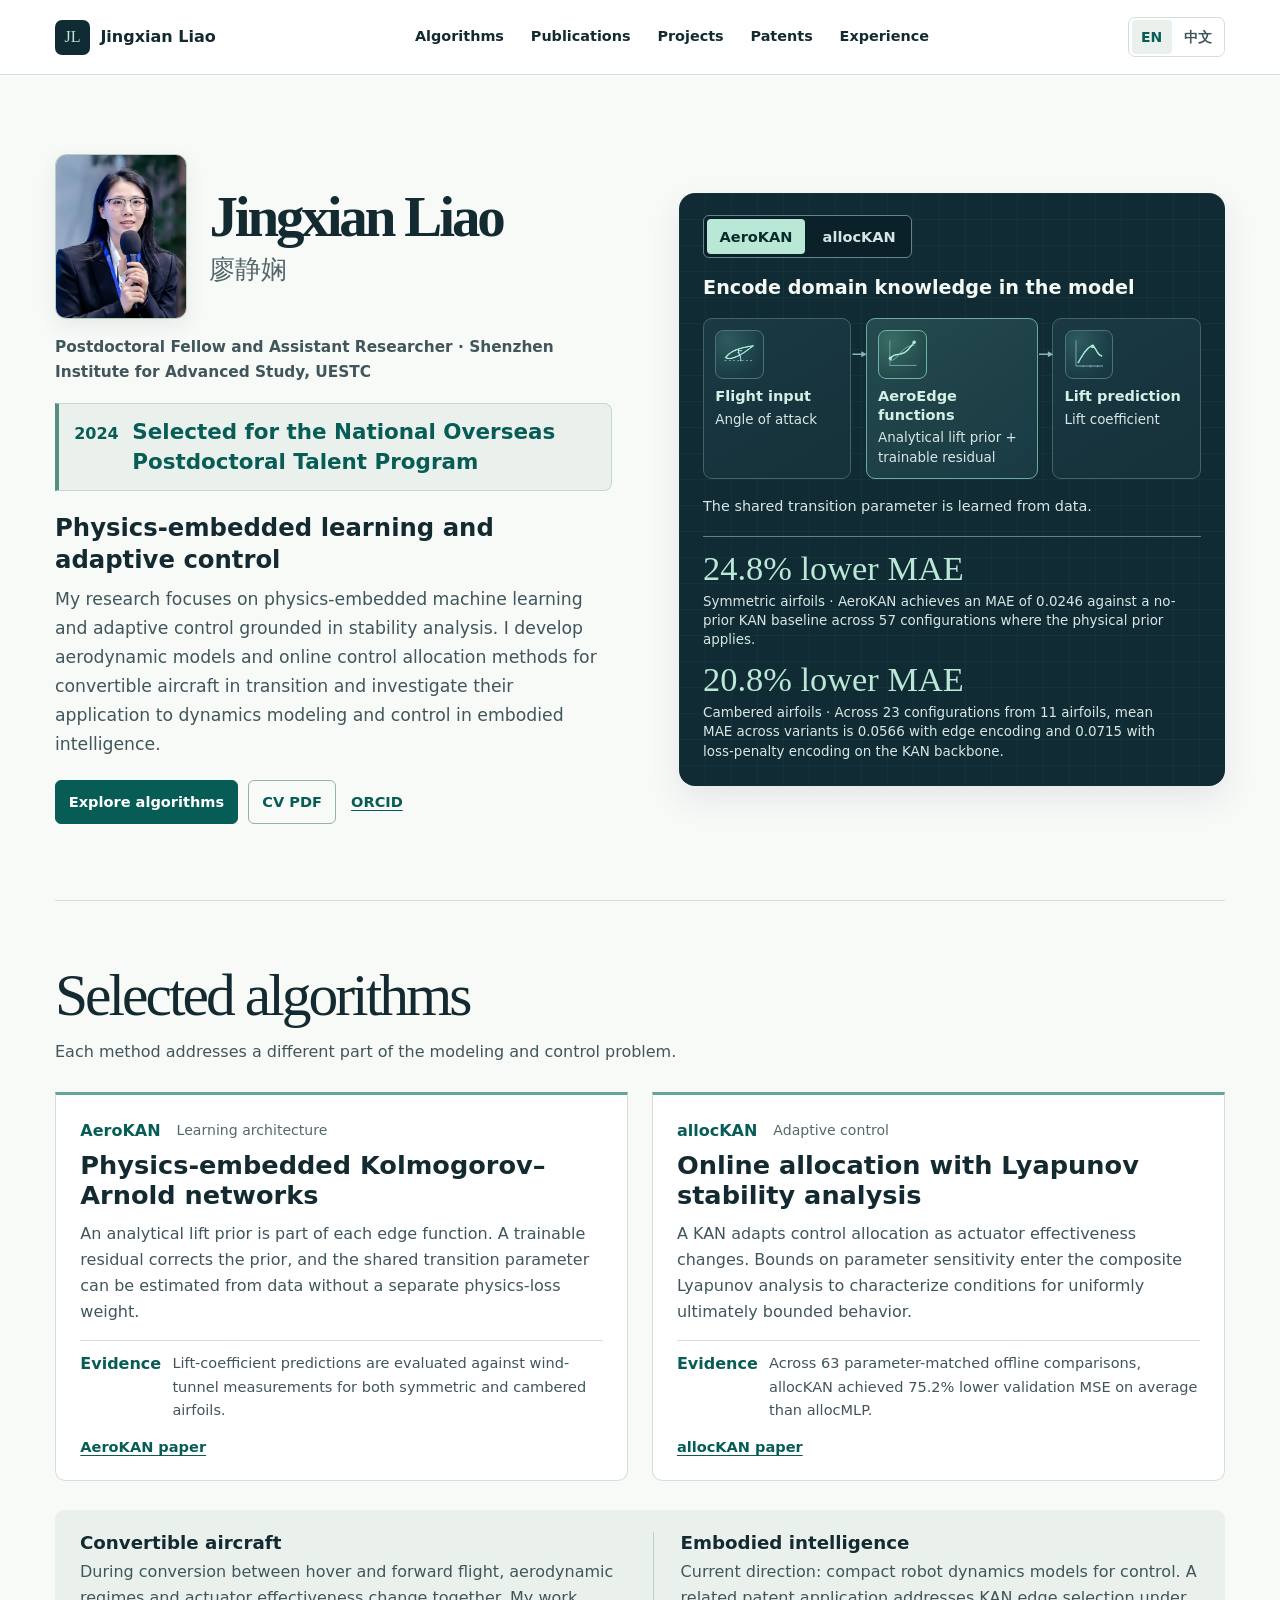
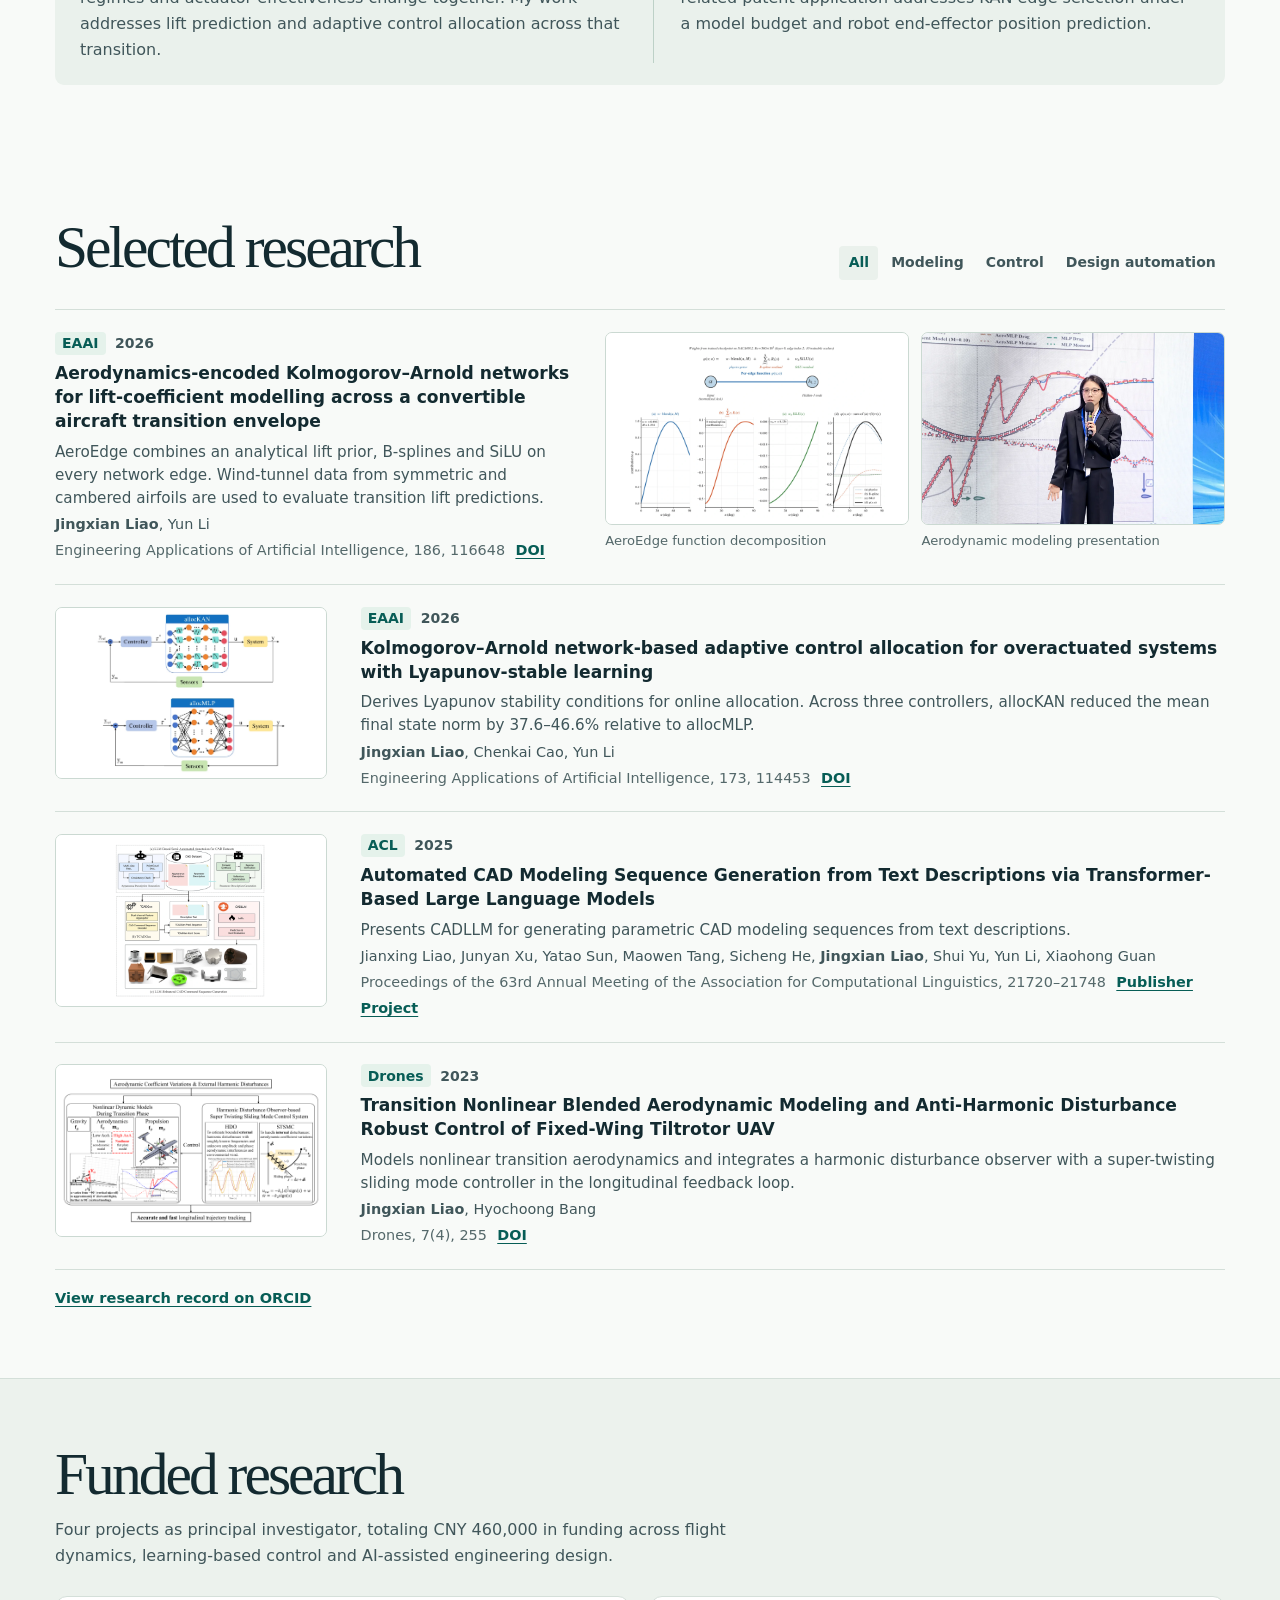
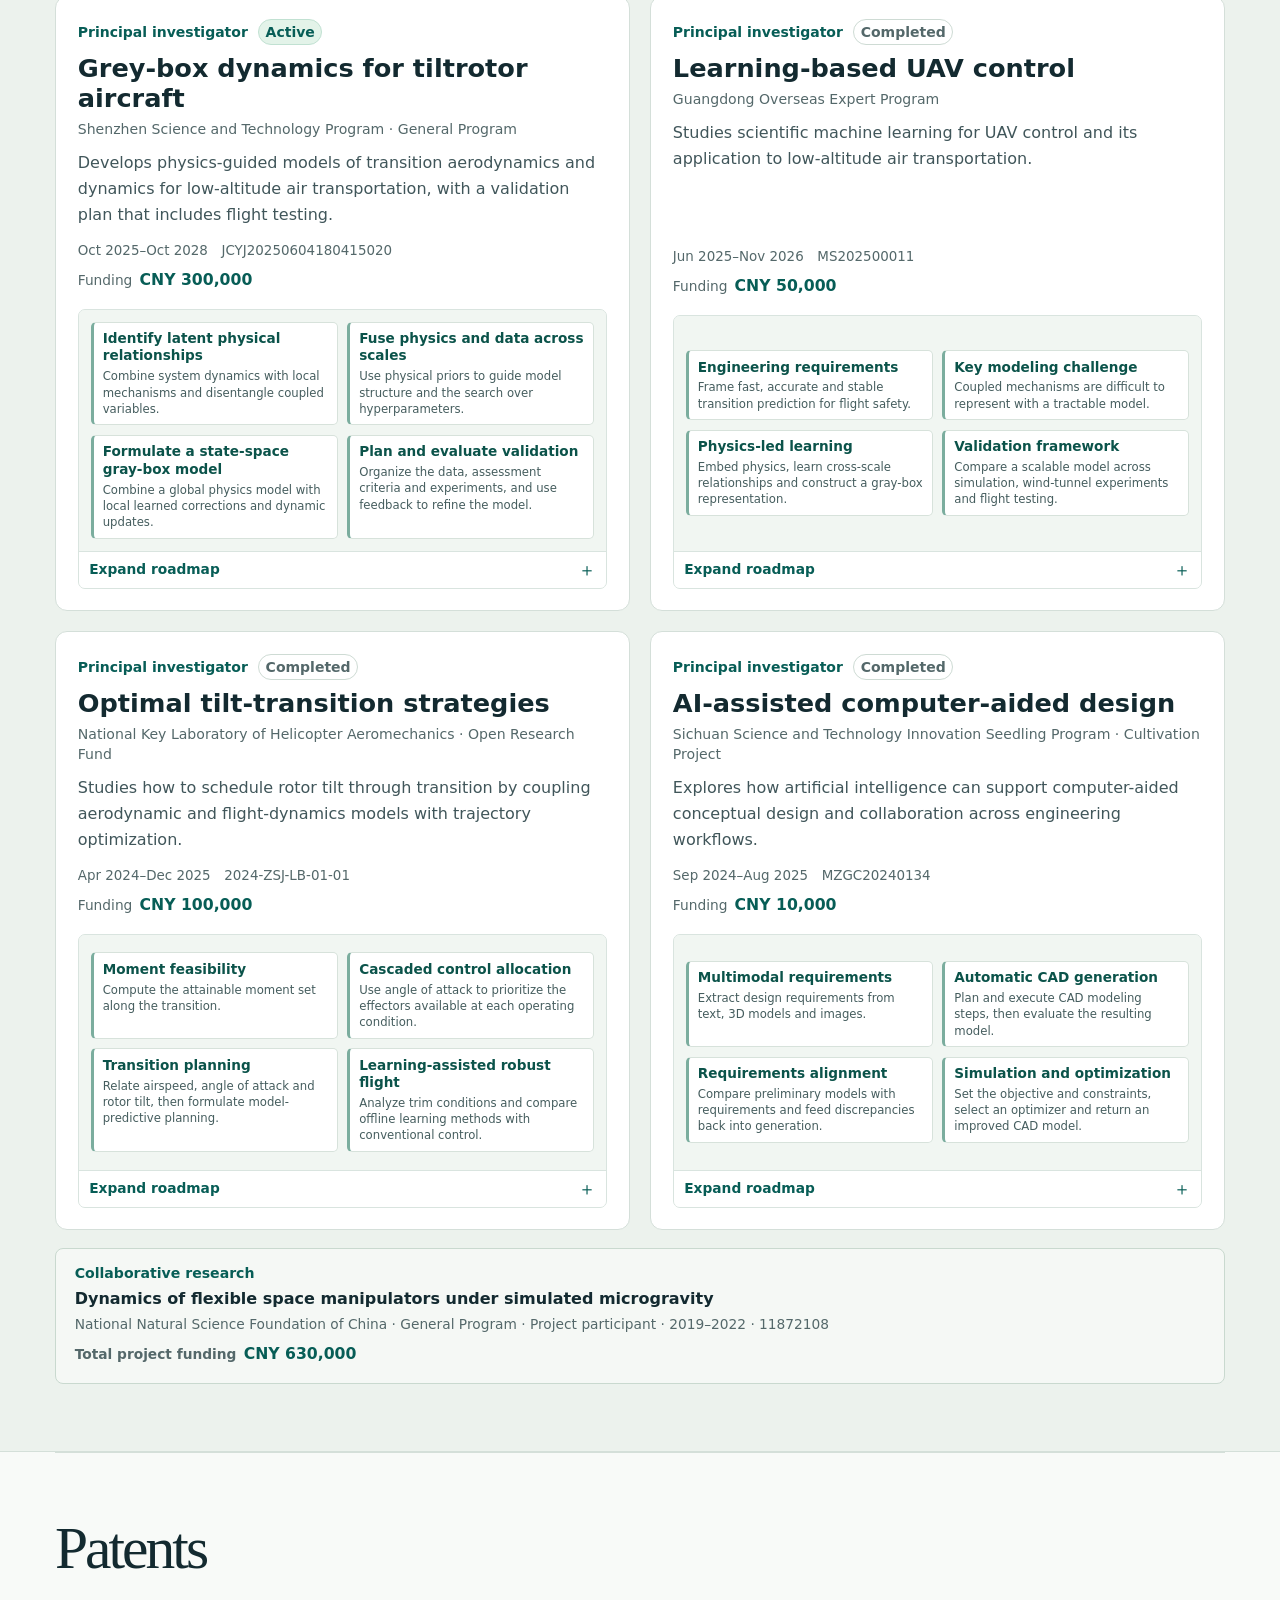
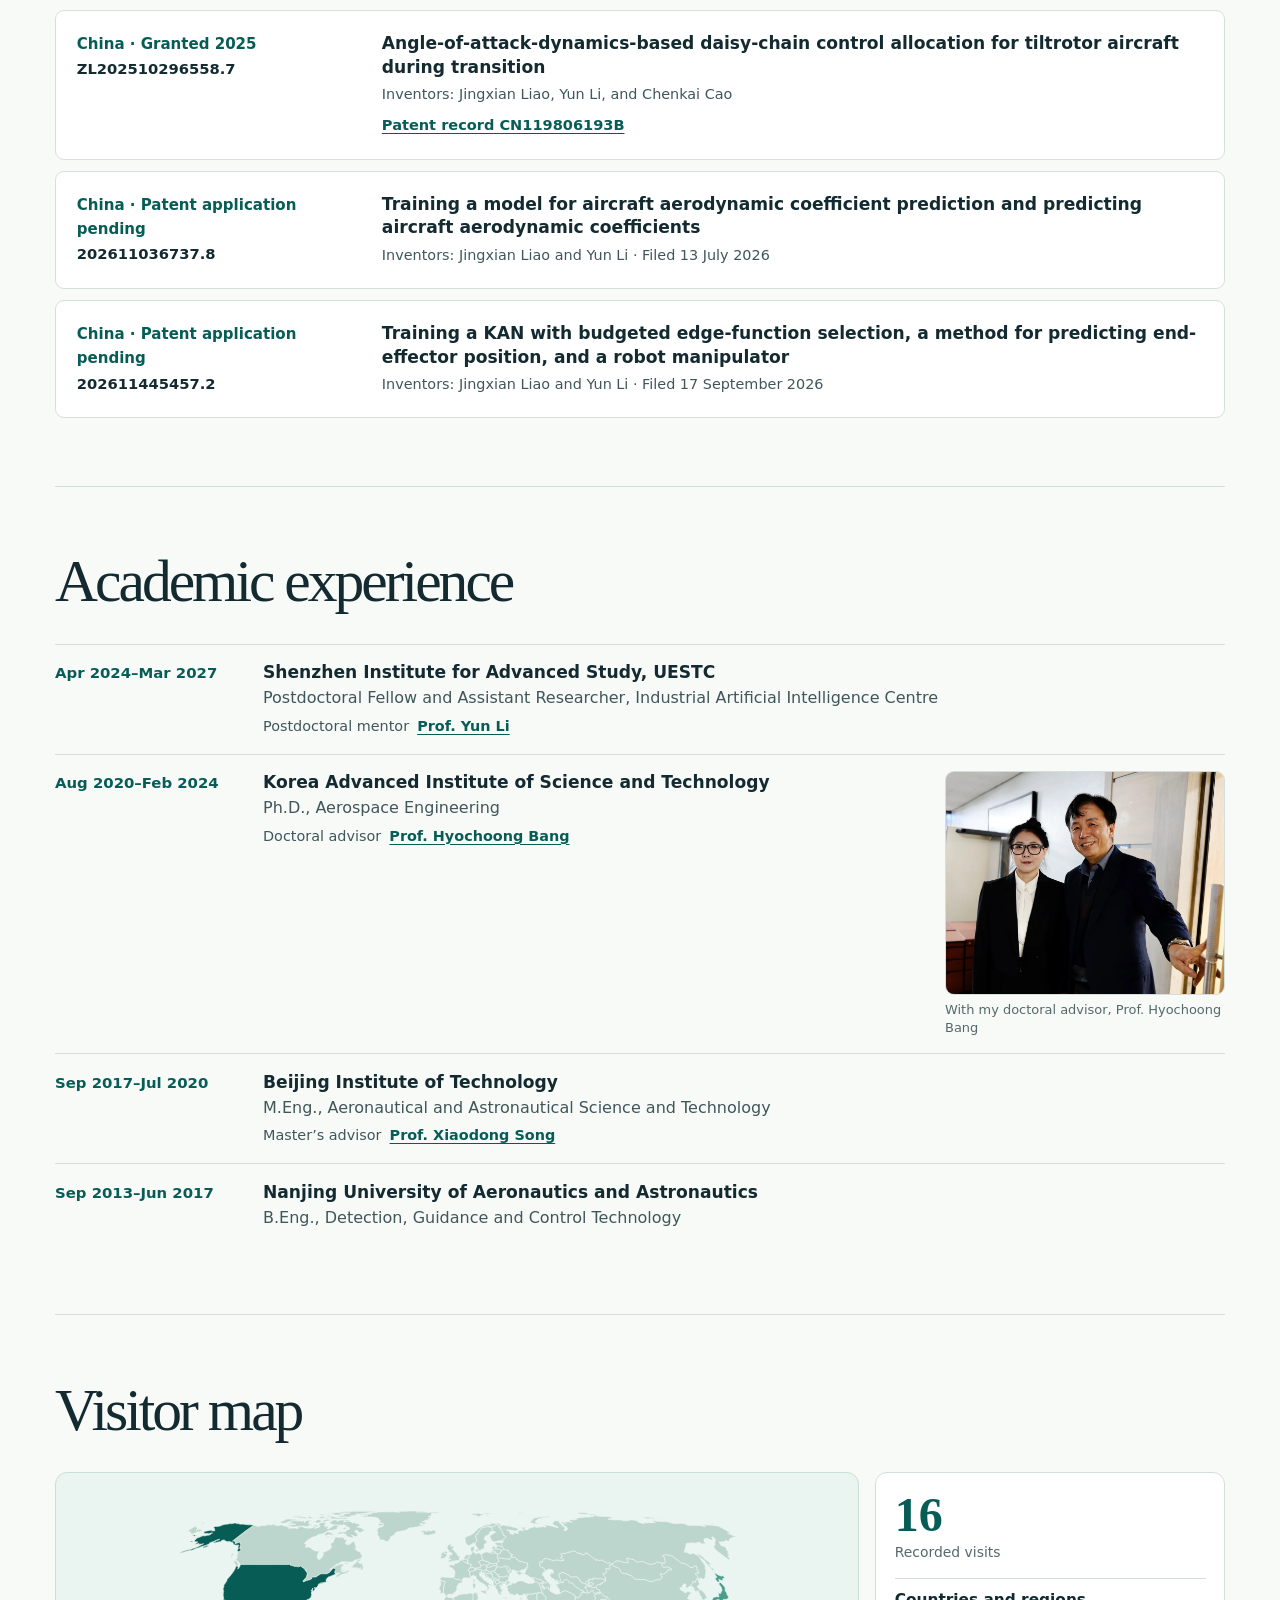
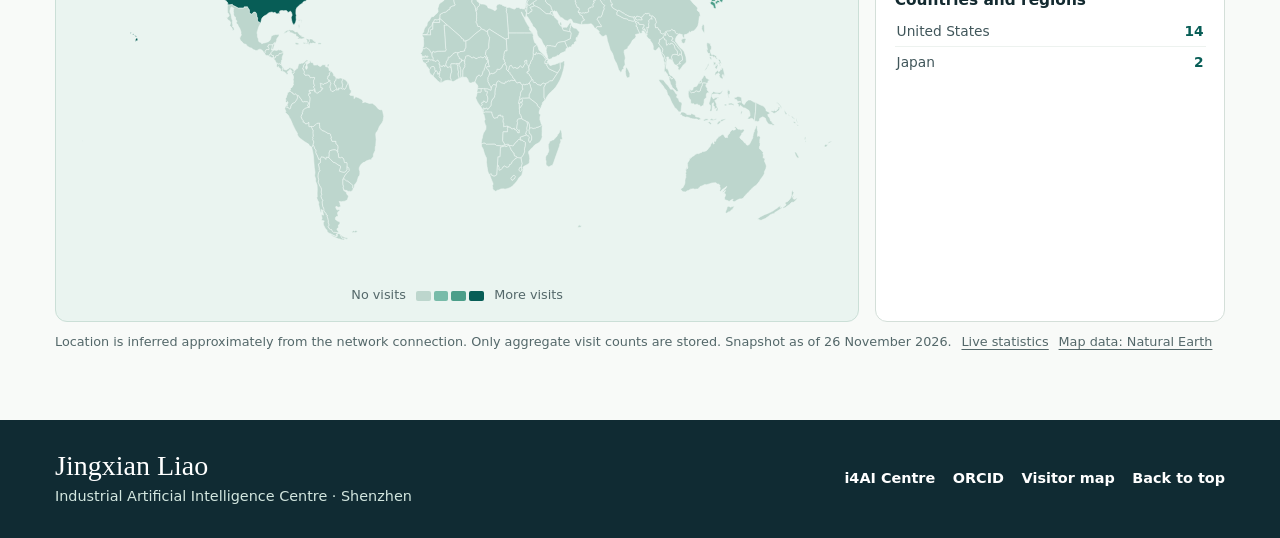
==== commit 44ff17c1: "Highlight allocKAN results and feature AeroKAN research presentation" ====
--- a/index.html
+++ b/index.html
@@ -6,7 +6,7 @@
   <meta name="description" content="Jingxian Liao, postdoctoral researcher in physics-embedded machine learning and adaptive control. Research algorithms, convertible aircraft and embodied intelligence applications, grants and publications.">
   <meta name="color-scheme" content="light">
   <title>Jingxian Liao · Scientific Machine Learning and Control</title>
-  <link rel="stylesheet" href="assets/styles.css?v=photos-20261126">
+  <link rel="stylesheet" href="assets/styles.css?v=research-20261126">
   <script src="assets/site.js" defer></script>
   <script src="assets/visitor-map.js" defer></script>
   <link rel="canonical" href="https://jingxianliao.github.io/">
@@ -40,8 +40,8 @@
           <time datetime="2024" data-zh="2024 年">2024</time>
           <p data-zh="入选国家海外博士后人才引进项目">Selected for the National Overseas Postdoctoral Talent Program</p>
         </div>
-        <h2 class="hero-research-title" data-zh="面向物理系统的学习与控制">Learning and control for physical systems</h2>
-        <p class="hero-description" data-zh="我研究将物理模型嵌入学习算法的方法，以及具有明确稳定性条件的自适应控制。我将这些方法用于可转换构型飞行器的过渡段建模与控制，并探索它们在具身智能中的应用。">I develop learning algorithms that embed physical models, and adaptive control methods with explicit stability conditions. I study transition modeling and control for convertible aircraft and explore applications in embodied intelligence.</p>
+        <h2 class="hero-research-title" data-zh="物理机理嵌入式学习与自适应控制">Physics-embedded learning and adaptive control</h2>
+        <p class="hero-description" data-zh="我的研究聚焦物理机理嵌入式机器学习与基于稳定性分析的自适应控制，重点解决可转换构型飞行器过渡飞行中的气动建模与在线控制分配问题，并探索相关方法在具身智能系统动力学建模与控制中的应用。">My research focuses on physics-embedded machine learning and adaptive control grounded in stability analysis. I develop aerodynamic models and online control allocation methods for convertible aircraft in transition and investigate their application to dynamics modeling and control in embodied intelligence.</p>
         <div class="hero-actions"><a class="button primary" href="#algorithms" data-zh="查看算法">Explore algorithms</a><a class="button secondary" href="assets/Jingxian-Liao-CV.pdf" data-zh="学术简历 PDF">CV PDF</a><a class="text-link" href="https://orcid.org/0000-0002-6148-9685">ORCID</a></div>
       </div>
       <div class="method-demo" aria-label="Algorithm overview">
@@ -67,7 +67,7 @@
       </ol>
       <p class="method-principle" data-zh="共享过渡参数直接由数据学习。">The shared transition parameter is learned from data.</p>
       <div class="method-proof">
-        <div class="result"><strong data-zh="平均绝对误差降低 24.8%">24.8% lower MAE</strong><span data-zh="对称翼型 · 57 个先验有效工况，AeroKAN-L2 的平均绝对误差为 0.0246，基线为无先验 KAN。">Symmetric airfoils · AeroKAN-L2 achieves an MAE of 0.0246 against a no-prior KAN baseline across 57 prior-valid configurations.</span></div>
+        <div class="result"><strong data-zh="平均绝对误差降低 24.8%">24.8% lower MAE</strong><span data-zh="对称翼型 · 在物理先验适用的 57 个工况中，AeroKAN 的平均绝对误差为 0.0246，基线为无先验 KAN。">Symmetric airfoils · AeroKAN achieves an MAE of 0.0246 against a no-prior KAN baseline across 57 configurations where the physical prior applies.</span></div>
         <div class="result"><strong data-zh="平均绝对误差降低 20.8%">20.8% lower MAE</strong><span data-zh="有弯度翼型 · 11 种翼型的 23 个工况中，边函数结构编码的组均值 MAE 为 0.0566，损失惩罚编码为 0.0715。">Cambered airfoils · Across 23 configurations from 11 airfoils, mean MAE across variants is 0.0566 with edge encoding and 0.0715 with loss-penalty encoding on the KAN backbone.</span></div>
       </div>
     </article><article class="method-panel" data-method-panel="alloc" id="method-alloc" role="tabpanel" aria-labelledby="tab-alloc" hidden>
@@ -87,7 +87,10 @@
         </li>
       </ol>
       <p class="method-principle" data-zh="参数敏感度将网络设计与稳定性分析连接起来。">Parameter sensitivity links the network design to the stability analysis.</p>
-      <div class="method-proof"><strong data-zh="252 组闭环仿真">252 closed-loop simulations</strong><span data-zh="原文覆盖 7 种分配器、3 种控制器和 12 种故障场景。">Reported across seven allocators, three controllers and twelve fault scenarios.</span></div>
+      <div class="method-proof">
+        <div class="result"><strong data-zh="平均恢复时间缩短约 50%">About 50% shorter mean recovery time</strong><span data-zh="六组突发故障闭环仿真中，allocKAN 的平均恢复时间为 37.9 秒，allocMLP 为 75.7 秒。">Across six abrupt-fault simulations, mean recovery took 37.9 s with allocKAN and 75.7 s with allocMLP.</span></div>
+        <div class="result"><strong data-zh="严苛故障下保持状态有界">Bounded states under severe faults</strong><span data-zh="在双执行器效能反向及进一步叠加风扰与惯量不确定性的两类工况中，allocKAN 均保持状态有界，五种传统分配器均发散。">Under dual actuator reversal, both on its own and with added wind disturbance and inertia uncertainty, allocKAN kept states bounded while all five conventional allocators diverged.</span></div>
+      </div>
     </article>
       </div>
     </section>
@@ -105,7 +108,7 @@
           <div class="algorithm-mark"><span>allocKAN</span><span data-zh="自适应控制">Adaptive control</span></div>
           <h3 data-zh="带李雅普诺夫稳定性分析的在线控制分配">Online allocation with Lyapunov stability analysis</h3>
           <p data-zh="KAN 随执行器效能变化在线调整控制分配。参数敏感度界进入复合李雅普诺夫分析，得到闭环一致最终有界的条件。">A KAN adapts control allocation as actuator effectiveness changes. Bounds on parameter sensitivity enter the composite Lyapunov analysis to characterize conditions for uniformly ultimately bounded behavior.</p>
-          <div class="algorithm-evidence"><span data-zh="验证">Evidence</span><span data-zh="近似参数匹配的离线对照与故障场景闭环仿真。">Approximately parameter-matched offline comparison and closed-loop fault simulations.</span></div>
+          <div class="algorithm-evidence"><span data-zh="验证">Evidence</span><span data-zh="在 63 组参数规模相近的离线对照中，allocKAN 的验证均方误差较 allocMLP 平均降低 75.2%。">Across 63 parameter-matched offline comparisons, allocKAN achieved 75.2% lower validation MSE on average than allocMLP.</span></div>
           <a class="text-link" href="https://doi.org/10.1016/j.engappai.2026.114453" data-zh="allocKAN 论文">allocKAN paper</a>
         </article>
       </div>
@@ -126,19 +129,28 @@
       </div>
       <p class="visually-hidden" data-pub-status aria-live="polite"></p>
       <ol class="publication-list" aria-label="Selected research papers">
-        <li class="paper" data-topics="modeling" id="paper-aero">
-          <figure class="paper-figure">
-            <button class="publication-preview" type="button" aria-haspopup="dialog">
-              <span class="figure-frame paper-frame"><img src="assets/paper-aero.webp" width="1400" height="980" loading="lazy" alt="A trained AeroEdge decomposed into an analytical lift prior, a B-spline term and a SiLU term, with their sum plotted alongside the components" data-alt-zh="已训练的 AeroEdge 边函数分解为解析升力先验、B 样条和 SiLU 三项，并与叠加后的边函数对照。"></span>
-              <span class="visually-hidden" data-zh="放大论文图">Expand paper figure</span>
-            </button>
-          </figure>
+        <li class="paper paper-featured" data-topics="modeling" id="paper-aero">
           <div class="paper-description">
             <div class="pub-meta"><span class="publication-venue">EAAI</span><time datetime="2026">2026</time></div>
             <h3><a href="https://doi.org/10.1016/j.engappai.2026.116648">Aerodynamics-encoded Kolmogorov–Arnold networks for lift-coefficient modelling across a convertible aircraft transition envelope</a></h3>
             <p class="paper-evidence" data-zh="AeroEdge 在每条网络边上叠加解析升力先验、B 样条和 SiLU，用对称和有弯度翼型的风洞数据验证转换段升力预测。">AeroEdge combines an analytical lift prior, B-splines and SiLU on every network edge. Wind-tunnel data from symmetric and cambered airfoils are used to evaluate transition lift predictions.</p>
             <p class="authors"><strong>Jingxian Liao</strong>, Yun Li</p>
             <div class="paper-citation"><p class="venue">Engineering Applications of Artificial Intelligence, 186, 116648</p><a class="paper-link" href="https://doi.org/10.1016/j.engappai.2026.116648" data-zh="DOI">DOI</a></div>
+          </div>
+          <div class="paper-media">
+            <figure class="paper-figure">
+              <button class="publication-preview" type="button" aria-haspopup="dialog">
+                <span class="figure-frame paper-frame"><img class="aero-edge-diagram" src="assets/paper-aero.webp" width="1400" height="980" loading="lazy" alt="A trained AeroEdge decomposed into an analytical lift prior, a B-spline term and a SiLU term, with their sum plotted alongside the components" data-alt-zh="已训练的 AeroEdge 边函数分解为解析升力先验、B 样条和 SiLU 三项，并与叠加后的边函数对照。"></span>
+                <span class="visually-hidden" data-zh="放大 AeroEdge 论文图">Expand AeroEdge paper figure</span>
+              </button>
+              <figcaption data-zh="AeroEdge 边函数分解">AeroEdge function decomposition</figcaption>
+            </figure>
+            <figure class="paper-figure">
+              <a class="photo-preview" href="assets/aerokan-research-talk.webp" target="_blank" rel="noopener">
+                <img src="assets/aerokan-research-talk.webp" width="1200" height="800" loading="lazy" alt="Open photo of Jingxian Liao presenting aerodynamic modeling results in a new tab" data-alt-zh="在新标签页打开廖静娴介绍气动建模结果的报告现场照片">
+              </a>
+              <figcaption data-zh="气动建模研究报告">Aerodynamic modeling presentation</figcaption>
+            </figure>
           </div>
         </li>
         <li class="paper" data-topics="control" id="paper-alloc">
@@ -151,7 +163,7 @@
           <div class="paper-description">
             <div class="pub-meta"><span class="publication-venue">EAAI</span><time datetime="2026">2026</time></div>
             <h3><a href="https://doi.org/10.1016/j.engappai.2026.114453">Kolmogorov–Arnold network-based adaptive control allocation for overactuated systems with Lyapunov-stable learning</a></h3>
-            <p class="paper-evidence" data-zh="推导在线控制分配的李雅普诺夫稳定性条件，并在闭环故障仿真中评估控制表现。">Derives Lyapunov stability conditions for online allocation and evaluates closed-loop behavior in fault simulations.</p>
+            <p class="paper-evidence" data-zh="为在线控制分配推导李雅普诺夫稳定性条件。在三种控制器下，allocKAN 的平均终态状态范数较 allocMLP 降低 37.6%–46.6%。">Derives Lyapunov stability conditions for online allocation. Across three controllers, allocKAN reduced the mean final state norm by 37.6–46.6% relative to allocMLP.</p>
             <p class="authors"><strong>Jingxian Liao</strong>, Chenkai Cao, Yun Li</p>
             <div class="paper-citation"><p class="venue">Engineering Applications of Artificial Intelligence, 173, 114453</p><a class="paper-link" href="https://doi.org/10.1016/j.engappai.2026.114453" data-zh="DOI">DOI</a></div>
           </div>
@@ -345,4 +357,4 @@
     <div class="dialog-content"></div>
   </dialog>
 </body>
-</html>+</html>
--- a/assets/styles.css
+++ b/assets/styles.css
@@ -40,8 +40,9 @@
 .hero-recognition{display:grid;grid-template-columns:auto minmax(0,1fr);align-items:baseline;gap:.85rem;margin-top:1.1rem;padding:.84rem .95rem;border:1px solid #c5d9d0;border-left:4px solid #548f82;border-radius:0 8px 8px 0;background:var(--wash);color:var(--link)}
 .hero-recognition time{font-size:1rem;font-variant-numeric:tabular-nums;font-weight:670;white-space:nowrap}
 .hero-recognition p{font-size:clamp(1.08rem,1.88vw,1.34rem);font-weight:740;line-height:1.38}
-.hero-research-title{margin-top:1.34rem;font-family:var(--sans);font-size:clamp(1.17rem,1.85vw,1.4rem);font-weight:720;line-height:1.32}
-.hero-description{margin-top:.45rem;max-width:35rem;color:var(--body);font-size:1.02rem}
+.hero-research-title{margin-top:1.34rem;font-family:var(--sans);font-size:clamp(1.23rem,1.9vw,1.52rem);font-weight:720;line-height:1.32}
+.hero-description{margin-top:.55rem;max-width:35rem;color:var(--body);font-size:clamp(1.08rem,1.35vw,1.2rem);line-height:1.68}
+html[lang="zh-CN"] .hero-description{font-size:clamp(1.13rem,1.55vw,1.3rem);line-height:1.72}
 .hero-actions{display:flex;align-items:center;flex-wrap:wrap;gap:.66rem;margin-top:1.3rem}
 .button{display:inline-flex;align-items:center;min-height:44px;padding:.49rem .8rem;border:1px solid #96b1a9;border-radius:6px;text-decoration:none;color:var(--link);font-weight:700;font-size:.91rem;white-space:nowrap}
 .button.primary{background:var(--link);border-color:var(--link);color:#fff}
@@ -134,12 +135,17 @@
 .filters{flex-wrap:wrap}
 .publication-list,.experience-list{list-style:none;padding:0;margin:0}
 .publication-list .paper{display:grid;grid-template-columns:minmax(166px,272px) minmax(0,1fr);gap:clamp(1.15rem,3vw,2.1rem);align-items:start;padding-block:1.35rem;border-top:1px solid var(--line)}
+.publication-list .paper-featured{grid-template-columns:minmax(0,1fr) minmax(0,1.2fr)}
 .publication-list .paper:last-child{border-bottom:1px solid var(--line)}
 .paper-figure{min-width:0}
-.publication-preview{display:block;width:100%;padding:0;border:1px solid #cbd9d2;border-radius:7px;overflow:hidden;background:white;color:inherit}
-.publication-preview:hover{border-color:#6d9b91;box-shadow:0 2px 12px #25483a1a}
+.paper-media{display:grid;grid-template-columns:repeat(2,minmax(0,1fr));gap:.8rem;min-width:0}
+.paper-media figcaption{padding-top:.42rem;color:var(--muted);font-size:.82rem;line-height:1.36}
+.publication-preview,.photo-preview{display:block;width:100%;padding:0;border:1px solid #cbd9d2;border-radius:7px;overflow:hidden;background:white;color:inherit}
+.publication-preview:hover,.photo-preview:hover{border-color:#6d9b91;box-shadow:0 2px 12px #25483a1a}
 .figure-frame.paper-frame{display:grid;place-items:center;aspect-ratio:1.58;min-height:0;padding:.36rem;background:white}
 .figure-frame.paper-frame img{width:100%;height:100%;max-height:100%;min-height:0;object-fit:contain;display:block}
+.aero-edge-diagram{clip-path:inset(3.4% 0 0)}
+.photo-preview img{display:block;width:100%;height:auto;aspect-ratio:1.58;object-fit:cover;object-position:center 40%}
 .pub-meta{display:flex;align-items:center;gap:.6rem;margin-bottom:.44rem;font-size:.875rem;color:var(--muted);line-height:1.3}
 .publication-venue{background:#e5f2eb;color:var(--link);font-weight:720;padding:.15rem .44rem;border-radius:4px}
 .pub-meta time{font-weight:625;color:var(--body)}
@@ -211,6 +217,10 @@
   .application-strip > div + div{border-left:0;border-top:1px solid #bdd1c7;padding:1rem 0 0}
   .publication-list .paper{grid-template-columns:minmax(120px,27%) minmax(0,1fr);gap:.75rem;padding-block:1.05rem}
   .experience-list li{grid-template-columns:1fr;gap:.13rem}
+}
+@media(max-width:825px){
+  .publication-list .paper-featured{grid-template-columns:1fr;gap:.9rem}
+  .paper-media{width:min(100%,38rem)}
 }
 @media(max-width:535px), (min-width:701px) and (max-width:825px){
   .pipeline{--stage-gap:.68rem;grid-template-columns:1fr}
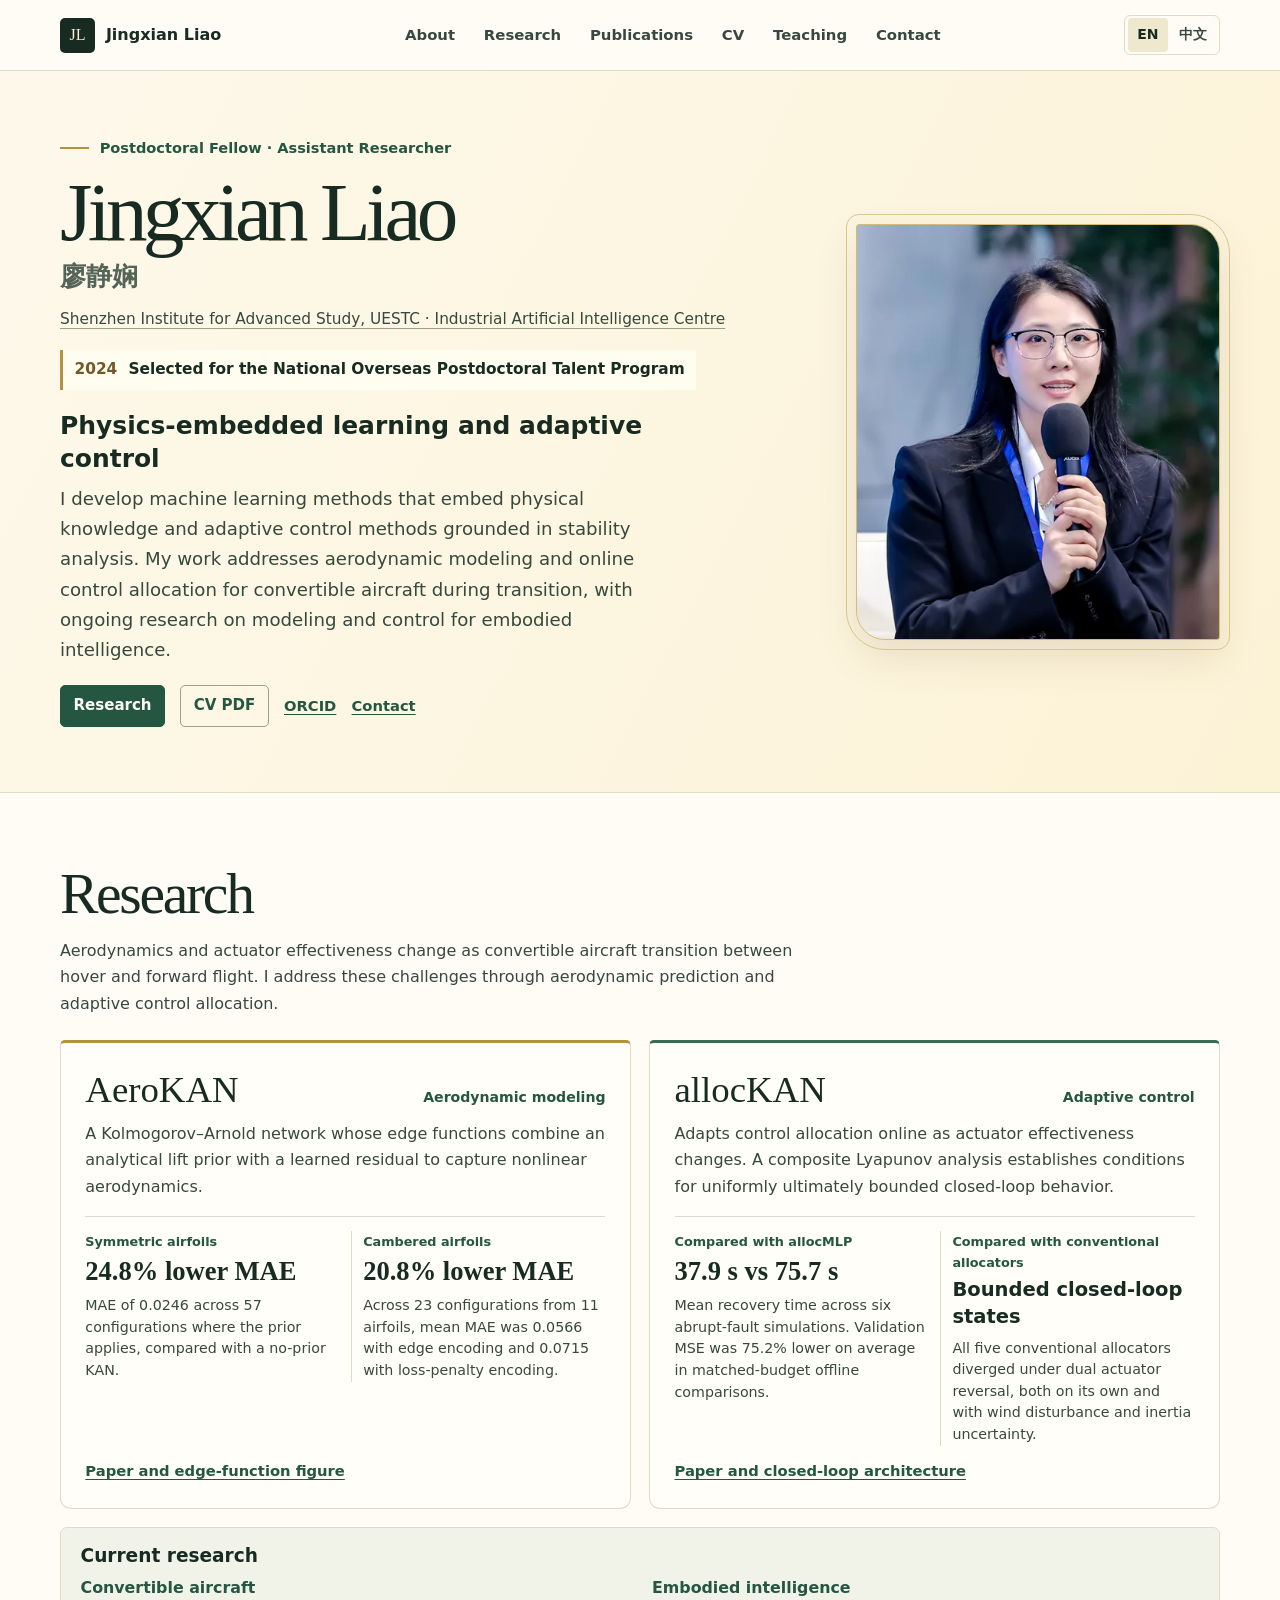
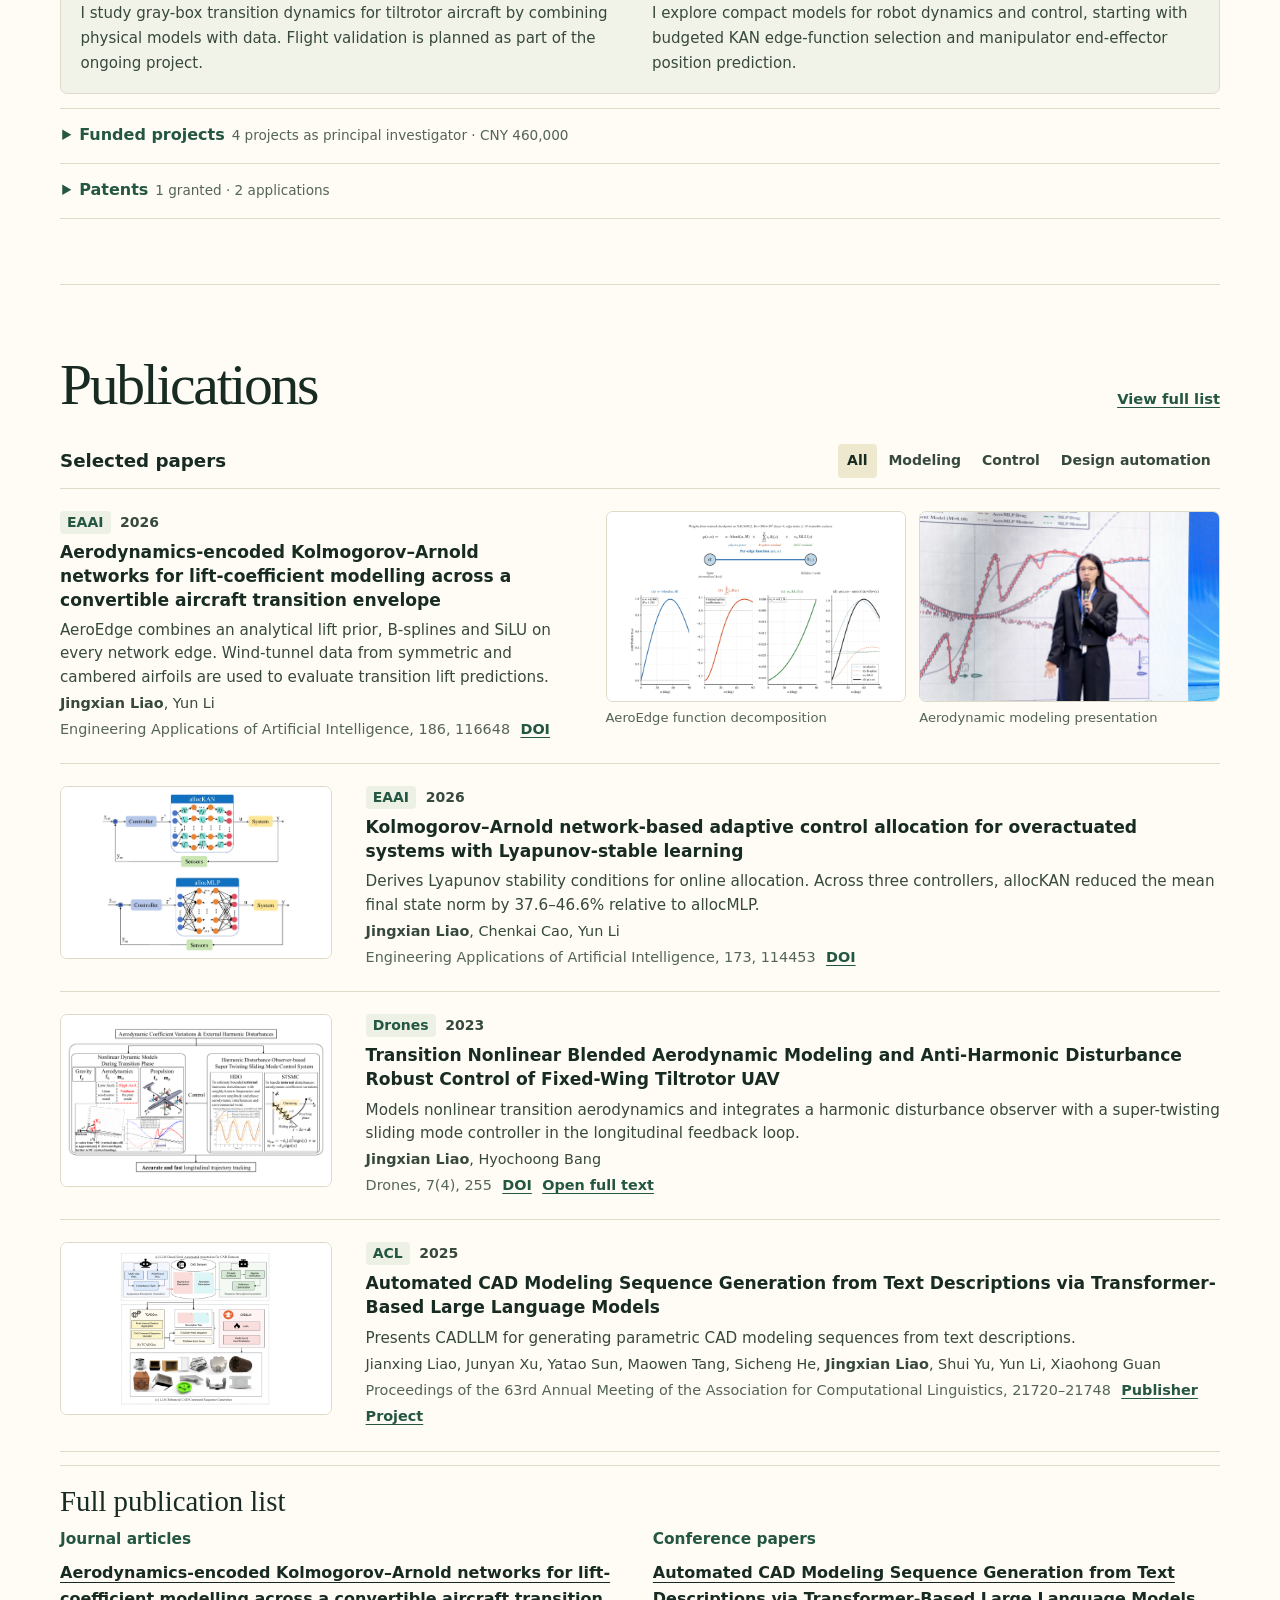
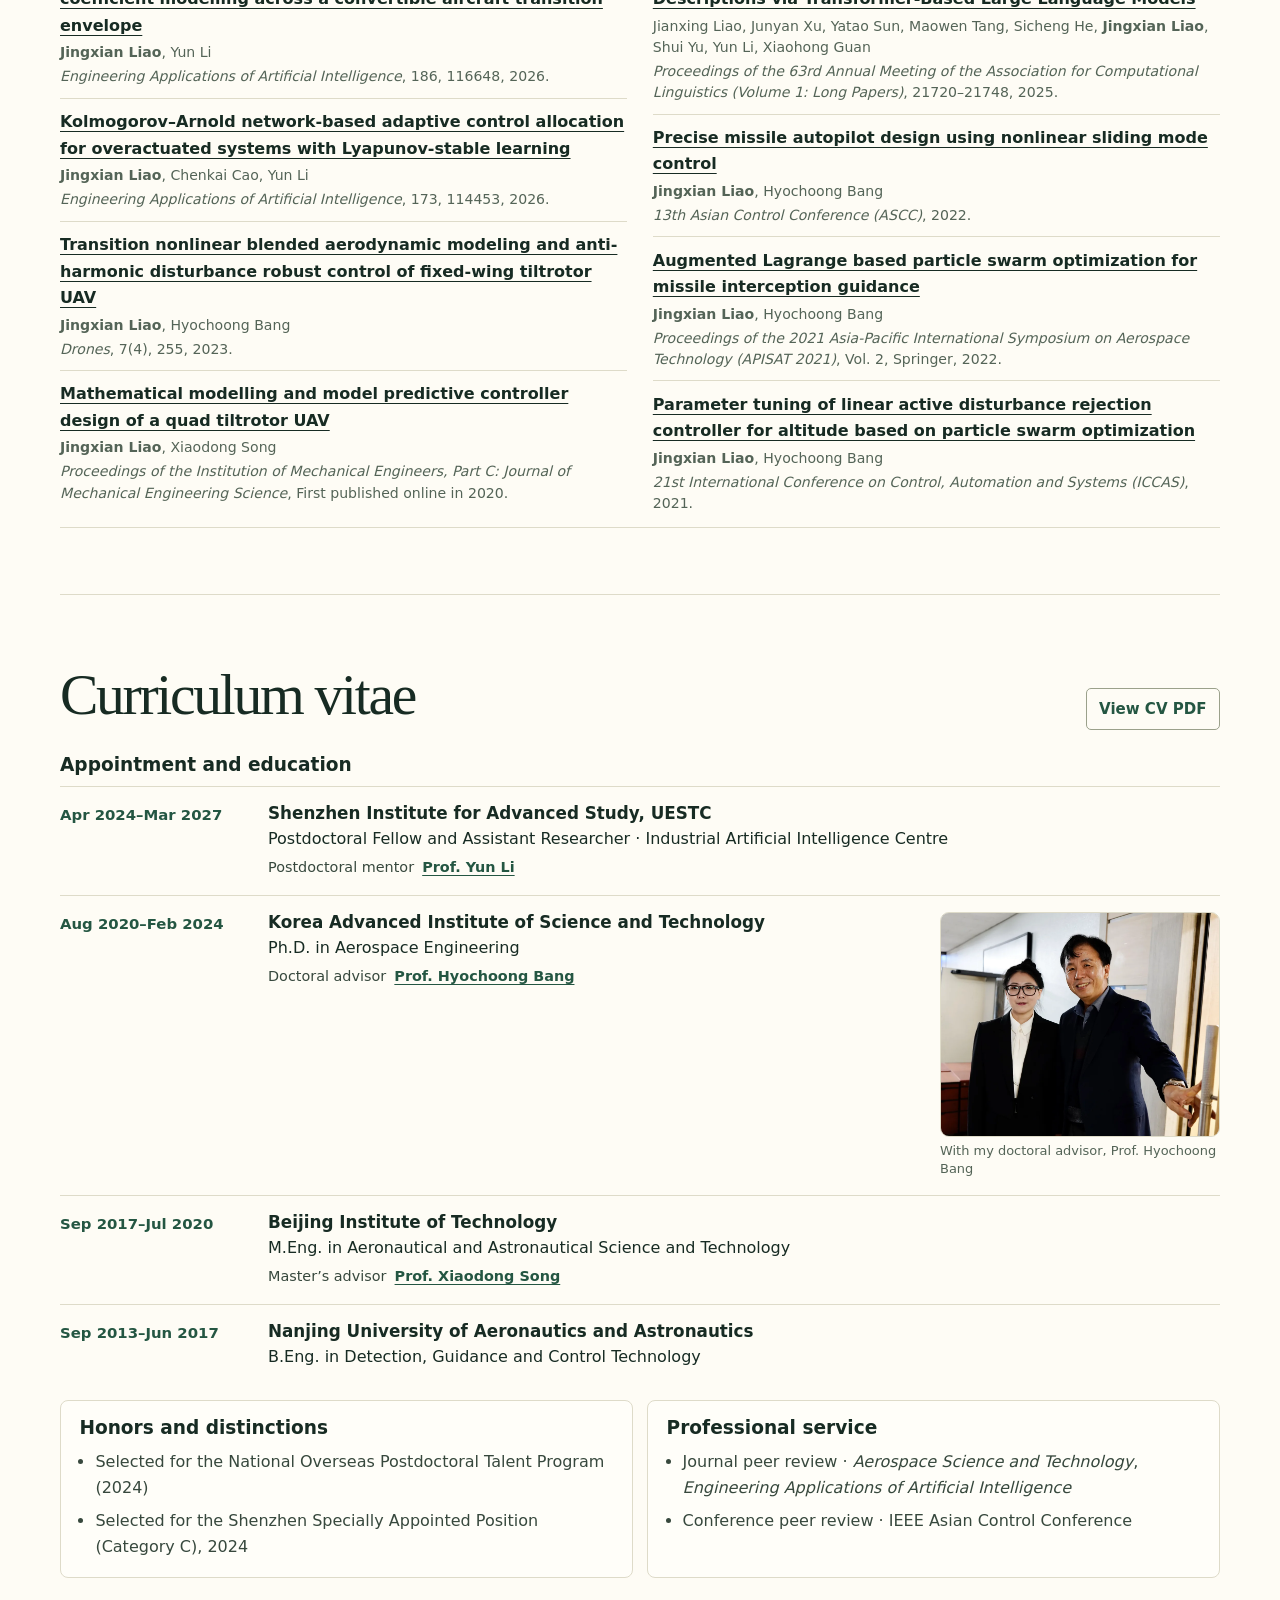
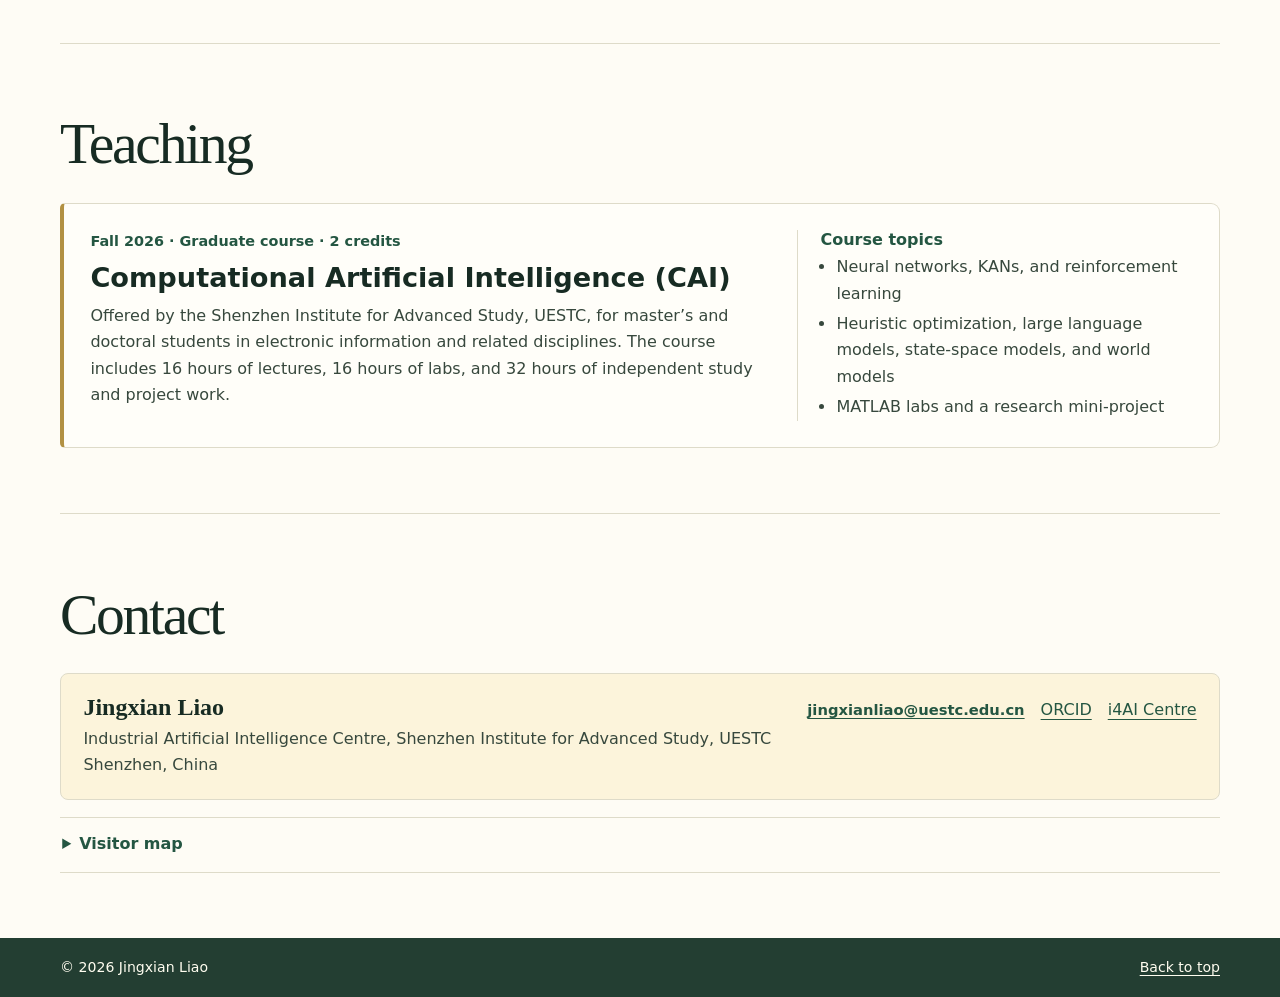
==== commit cb8ad872: "Redesign bilingual academic homepage and add CAI teaching" ====
--- a/index.html
+++ b/index.html
@@ -3,20 +3,32 @@
 <head>
   <meta charset="utf-8">
   <meta name="viewport" content="width=device-width, initial-scale=1">
-  <meta name="description" content="Jingxian Liao, postdoctoral researcher in physics-embedded machine learning and adaptive control. Research algorithms, convertible aircraft and embodied intelligence applications, grants and publications.">
-  <meta name="color-scheme" content="light">
+  <meta name="description" content="Jingxian Liao (廖静娴), postdoctoral researcher at UESTC. Physics-embedded machine learning and adaptive control for convertible aircraft and embodied systems.">
+  <meta name="theme-color" content="#fcf7e9">
+  <meta property="og:type" content="website">
+  <meta property="og:title" content="Jingxian Liao · 廖静娴">
+  <meta property="og:description" content="Physics-embedded machine learning and adaptive control for convertible aircraft.">
+  <meta property="og:image" content="https://jingxianliao.github.io/assets/jingxian-liao-portrait.webp">
+  <meta property="og:url" content="https://jingxianliao.github.io/">
   <title>Jingxian Liao · Scientific Machine Learning and Control</title>
-  <link rel="stylesheet" href="assets/styles.css?v=research-20261126">
-  <script src="assets/site.js" defer></script>
+  <link rel="canonical" href="https://jingxianliao.github.io/">
+  <link rel="stylesheet" href="academic.css?v=20261126">
+  <script src="academic.js?v=20261126" defer></script>
   <script src="assets/visitor-map.js" defer></script>
-  <link rel="canonical" href="https://jingxianliao.github.io/">
 </head>
-<body>
+<body id="top">
   <a class="skip" href="#main" data-zh="跳到正文">Skip to content</a>
-  <header id="top" class="site-header">
-    <div class="shell nav">
-      <a class="wordmark" href="#top"><span class="mark" aria-hidden="true">JL</span><span data-zh="廖静娴">Jingxian Liao</span></a>
-      <nav class="nav-links" aria-label="Sections"><a href="#algorithms" data-zh="算法">Algorithms</a><a href="#publications" data-zh="论文">Publications</a><a href="#projects" data-zh="项目">Projects</a><a href="#patents" data-zh="专利">Patents</a><a href="#experience" data-zh="经历">Experience</a></nav>
+  <header class="site-header">
+    <div class="shell nav-layout">
+      <a class="wordmark" href="#about"><span class="monogram" aria-hidden="true">JL</span><span data-zh="廖静娴">Jingxian Liao</span></a>
+      <nav class="nav-links" aria-label="Sections" data-label-zh="页面栏目">
+        <a href="#about" data-zh="关于我">About</a>
+        <a href="#research" data-zh="研究">Research</a>
+        <a href="#publications" data-zh="论文">Publications</a>
+        <a href="#cv" data-zh="简历">CV</a>
+        <a href="#teaching" data-zh="教学">Teaching</a>
+        <a href="#contact" data-zh="联系">Contact</a>
+      </nav>
       <div class="language" role="group" aria-label="Language / 语言" hidden>
         <button type="button" data-lang="en" aria-pressed="true" lang="en">EN</button>
         <button type="button" data-lang="zh" aria-pressed="false" lang="zh-CN">中文</button>
@@ -24,187 +36,75 @@
     </div>
   </header>
   <main id="main">
-    <section class="shell hero" aria-labelledby="hero-title">
-      <div class="hero-copy">
-        <div class="hero-identity">
-          <div class="hero-portrait">
-            <img src="assets/jingxian-liao-portrait.webp" width="1200" height="800" fetchpriority="high" alt="Jingxian Liao at an academic event" data-alt-zh="廖静娴在学术交流活动中">
-          </div>
-          <div>
-            <h1 class="hero-name" id="hero-title" data-zh="廖静娴">Jingxian Liao</h1>
-            <p class="alt-name" lang="zh-CN" data-zh="Jingxian Liao">廖静娴</p>
-          </div>
-        </div>
-        <p class="hero-affiliation" data-zh="博士后、助理研究员 · 电子科技大学（深圳）高等研究院">Postdoctoral Fellow and Assistant Researcher · Shenzhen Institute for Advanced Study, UESTC</p>
-        <div class="hero-recognition">
-          <time datetime="2024" data-zh="2024 年">2024</time>
-          <p data-zh="入选国家海外博士后人才引进项目">Selected for the National Overseas Postdoctoral Talent Program</p>
-        </div>
-        <h2 class="hero-research-title" data-zh="物理机理嵌入式学习与自适应控制">Physics-embedded learning and adaptive control</h2>
-        <p class="hero-description" data-zh="我的研究聚焦物理机理嵌入式机器学习与基于稳定性分析的自适应控制，重点解决可转换构型飞行器过渡飞行中的气动建模与在线控制分配问题，并探索相关方法在具身智能系统动力学建模与控制中的应用。">My research focuses on physics-embedded machine learning and adaptive control grounded in stability analysis. I develop aerodynamic models and online control allocation methods for convertible aircraft in transition and investigate their application to dynamics modeling and control in embodied intelligence.</p>
-        <div class="hero-actions"><a class="button primary" href="#algorithms" data-zh="查看算法">Explore algorithms</a><a class="button secondary" href="assets/Jingxian-Liao-CV.pdf" data-zh="学术简历 PDF">CV PDF</a><a class="text-link" href="https://orcid.org/0000-0002-6148-9685">ORCID</a></div>
-      </div>
-      <div class="method-demo" aria-label="Algorithm overview">
-        <div class="method-tabs" role="tablist" aria-label="Algorithms">
-          <button type="button" role="tab" id="tab-aero" aria-controls="method-aero" aria-selected="true" data-method="aero">AeroKAN</button>
-          <button type="button" role="tab" id="tab-alloc" aria-controls="method-alloc" aria-selected="false" tabindex="-1" data-method="alloc">allocKAN</button>
-        </div>
-        <article class="method-panel" data-method-panel="aero" id="method-aero" role="tabpanel" aria-labelledby="tab-aero">
-      <h2 data-zh="把物理机理写进模型结构">Encode domain knowledge in the model</h2>
-      <ol class="pipeline">
-        <li>
-          <span class="stage-icon"><img src="assets/method-icons/angle-of-attack.png" width="144" height="144" alt=""></span>
-          <div class="stage-copy"><strong data-zh="飞行输入">Flight input</strong><span data-zh="攻角">Angle of attack</span></div>
-        </li>
-        <li>
-          <span class="stage-icon"><img src="assets/method-icons/edge-function.png" width="144" height="144" alt=""></span>
-          <div class="stage-copy"><strong data-zh="AeroEdge 边函数">AeroEdge functions</strong><span data-zh="解析升力先验与可学习残差">Analytical lift prior + trainable residual</span></div>
-        </li>
-        <li>
-          <span class="stage-icon"><img src="assets/method-icons/lift-prediction.png" width="144" height="144" alt=""></span>
-          <div class="stage-copy"><strong data-zh="升力预测">Lift prediction</strong><span data-zh="升力系数">Lift coefficient</span></div>
-        </li>
-      </ol>
-      <p class="method-principle" data-zh="共享过渡参数直接由数据学习。">The shared transition parameter is learned from data.</p>
-      <div class="method-proof">
-        <div class="result"><strong data-zh="平均绝对误差降低 24.8%">24.8% lower MAE</strong><span data-zh="对称翼型 · 在物理先验适用的 57 个工况中，AeroKAN 的平均绝对误差为 0.0246，基线为无先验 KAN。">Symmetric airfoils · AeroKAN achieves an MAE of 0.0246 against a no-prior KAN baseline across 57 configurations where the physical prior applies.</span></div>
-        <div class="result"><strong data-zh="平均绝对误差降低 20.8%">20.8% lower MAE</strong><span data-zh="有弯度翼型 · 11 种翼型的 23 个工况中，边函数结构编码的组均值 MAE 为 0.0566，损失惩罚编码为 0.0715。">Cambered airfoils · Across 23 configurations from 11 airfoils, mean MAE across variants is 0.0566 with edge encoding and 0.0715 with loss-penalty encoding on the KAN backbone.</span></div>
-      </div>
-    </article><article class="method-panel" data-method-panel="alloc" id="method-alloc" role="tabpanel" aria-labelledby="tab-alloc" hidden>
-      <h2 data-zh="用稳定性分析约束在线学习">Constrain online learning with stability analysis</h2>
-      <ol class="pipeline">
-        <li>
-          <span class="stage-icon"><img src="assets/method-icons/control-demand.png" width="144" height="144" alt=""></span>
-          <div class="stage-copy"><strong data-zh="控制需求">Control demand</strong><span data-zh="期望力和力矩">Requested force and moment</span></div>
-        </li>
-        <li>
-          <span class="stage-icon"><img src="assets/method-icons/control-allocation.png" width="144" height="144" alt=""></span>
-          <div class="stage-copy"><strong data-zh="KAN 控制分配">KAN allocation</strong><span data-zh="映射到各执行器指令">Map demand to actuator commands</span></div>
-        </li>
-        <li>
-          <span class="stage-icon"><img src="assets/method-icons/online-adaptation.png" width="144" height="144" alt=""></span>
-          <div class="stage-copy"><strong data-zh="在线自适应">Online adaptation</strong><span data-zh="基于李雅普诺夫分析的有界条件">Lyapunov-based boundedness conditions</span></div>
-        </li>
-      </ol>
-      <p class="method-principle" data-zh="参数敏感度将网络设计与稳定性分析连接起来。">Parameter sensitivity links the network design to the stability analysis.</p>
-      <div class="method-proof">
-        <div class="result"><strong data-zh="平均恢复时间缩短约 50%">About 50% shorter mean recovery time</strong><span data-zh="六组突发故障闭环仿真中，allocKAN 的平均恢复时间为 37.9 秒，allocMLP 为 75.7 秒。">Across six abrupt-fault simulations, mean recovery took 37.9 s with allocKAN and 75.7 s with allocMLP.</span></div>
-        <div class="result"><strong data-zh="严苛故障下保持状态有界">Bounded states under severe faults</strong><span data-zh="在双执行器效能反向及进一步叠加风扰与惯量不确定性的两类工况中，allocKAN 均保持状态有界，五种传统分配器均发散。">Under dual actuator reversal, both on its own and with added wind disturbance and inertia uncertainty, allocKAN kept states bounded while all five conventional allocators diverged.</span></div>
-      </div>
-    </article>
-      </div>
-    </section>
-    <section class="shell section" id="algorithms" aria-labelledby="algorithms-title">
-      <div class="section-heading"><h2 id="algorithms-title" data-zh="代表算法">Selected algorithms</h2><p data-zh="两项工作分别解决物理建模与在线控制分配问题。">Each method addresses a different part of the modeling and control problem.</p></div>
-      <div class="algorithms">
-        <article class="algorithm">
-          <div class="algorithm-mark"><span>AeroKAN</span><span data-zh="学习架构">Learning architecture</span></div>
-          <h3 data-zh="物理机理嵌入的 Kolmogorov–Arnold 网络">Physics-embedded Kolmogorov–Arnold networks</h3>
-          <p data-zh="在每条边中引入解析升力先验，由可学习残差补足先验。共享的过渡参数可以直接从数据估计，无需为单独的物理损失项设权重。">An analytical lift prior is part of each edge function. A trainable residual corrects the prior, and the shared transition parameter can be estimated from data without a separate physics-loss weight.</p>
-          <div class="algorithm-evidence"><span data-zh="验证">Evidence</span><span data-zh="用对称翼型和有弯度翼型的风洞测量数据验证升力系数预测。">Lift-coefficient predictions are evaluated against wind-tunnel measurements for both symmetric and cambered airfoils.</span></div>
-          <a class="text-link" href="https://doi.org/10.1016/j.engappai.2026.116648" data-zh="AeroKAN 论文">AeroKAN paper</a>
+    <section class="about" id="about" aria-labelledby="about-name">
+      <div class="shell hero">
+        <div class="hero-copy">
+          <p class="hero-role" data-zh="博士后 · 助理研究员">Postdoctoral Fellow · Assistant Researcher</p>
+          <h1 id="about-name" data-zh="廖静娴">Jingxian Liao</h1>
+          <p class="alt-name" lang="zh-CN" data-zh="Jingxian Liao">廖静娴</p>
+          <p class="hero-affiliation"><a href="https://www.i4ai.org/" data-zh="电子科技大学（深圳）高等研究院 · 人工智能工业创新研究中心">Shenzhen Institute for Advanced Study, UESTC · Industrial Artificial Intelligence Centre</a></p>
+          <div class="hero-honor"><time datetime="2024" data-zh="2024 年">2024</time><strong data-zh="入选国家海外博士后人才引进项目">Selected for the National Overseas Postdoctoral Talent Program</strong></div>
+          <h2 class="hero-research" data-zh="物理机理嵌入式学习与自适应控制">Physics-embedded learning and adaptive control</h2>
+          <p class="hero-description" data-zh="我的研究聚焦物理机理嵌入式机器学习与基于稳定性分析的自适应控制，重点解决可转换构型飞行器过渡飞行中的气动建模与在线控制分配问题，并探索相关方法在具身智能系统动力学建模与控制中的应用。">I develop machine learning methods that embed physical knowledge and adaptive control methods grounded in stability analysis. My work addresses aerodynamic modeling and online control allocation for convertible aircraft during transition, with ongoing research on modeling and control for embodied intelligence.</p>
+          <div class="hero-actions">
+            <a class="button primary" href="#research" data-zh="研究方向">Research</a>
+            <a class="button" href="assets/Jingxian-Liao-CV.pdf" data-zh="学术简历 PDF">CV PDF</a>
+            <a class="text-link" href="https://orcid.org/0000-0002-6148-9685">ORCID</a>
+            <a class="text-link" href="#contact" data-zh="联系我">Contact</a>
+          </div>
+        </div>
+        <figure class="hero-portrait">
+          <img src="assets/jingxian-liao-portrait.webp" width="1200" height="800" fetchpriority="high" alt="Jingxian Liao speaking at an academic event" data-alt-zh="廖静娴在学术活动中发言">
+        </figure>
+      </div>
+    </section>
+    <section class="shell section" id="research" aria-labelledby="research-title">
+      <div class="section-heading">
+        <h2 id="research-title" data-zh="研究">Research</h2>
+        <p data-zh="可转换构型飞行器在悬停与前飞之间转换时，气动特性与执行器效能都会变化。我的研究分别从气动预测与自适应控制分配入手。">Aerodynamics and actuator effectiveness change as convertible aircraft transition between hover and forward flight. I address these challenges through aerodynamic prediction and adaptive control allocation.</p>
+      </div>
+      <div class="research-grid" id="algorithms">
+        <article class="research-card">
+          <div class="research-card-heading"><h3>AeroKAN</h3><span data-zh="气动建模">Aerodynamic modeling</span></div>
+          <p data-zh="在 Kolmogorov–Arnold 网络的边函数中嵌入解析升力先验，用可学习残差捕捉非线性气动变化。">A Kolmogorov–Arnold network whose edge functions combine an analytical lift prior with a learned residual to capture nonlinear aerodynamics.</p>
+          <dl class="research-metrics">
+            <div>
+              <dt data-zh="对称翼型">Symmetric airfoils</dt><dd data-zh="误差降低 24.8%">24.8% lower MAE</dd>
+              <dd class="metric-context" data-zh="物理先验适用的 57 个工况中，平均绝对误差为 0.0246，基线为无先验 KAN。">MAE of 0.0246 across 57 configurations where the prior applies, compared with a no-prior KAN.</dd>
+            </div>
+            <div>
+              <dt data-zh="有弯度翼型">Cambered airfoils</dt><dd data-zh="误差降低 20.8%">20.8% lower MAE</dd>
+              <dd class="metric-context" data-zh="11 种翼型的 23 个工况中，边函数结构编码的组均值 MAE 为 0.0566，损失惩罚编码为 0.0715。">Across 23 configurations from 11 airfoils, mean MAE was 0.0566 with edge encoding and 0.0715 with loss-penalty encoding.</dd>
+            </div>
+          </dl>
+          <a class="text-link research-link" href="#paper-aero" data-zh="查看论文与边函数图">Paper and edge-function figure</a>
         </article>
-        <article class="algorithm">
-          <div class="algorithm-mark"><span>allocKAN</span><span data-zh="自适应控制">Adaptive control</span></div>
-          <h3 data-zh="带李雅普诺夫稳定性分析的在线控制分配">Online allocation with Lyapunov stability analysis</h3>
-          <p data-zh="KAN 随执行器效能变化在线调整控制分配。参数敏感度界进入复合李雅普诺夫分析，得到闭环一致最终有界的条件。">A KAN adapts control allocation as actuator effectiveness changes. Bounds on parameter sensitivity enter the composite Lyapunov analysis to characterize conditions for uniformly ultimately bounded behavior.</p>
-          <div class="algorithm-evidence"><span data-zh="验证">Evidence</span><span data-zh="在 63 组参数规模相近的离线对照中，allocKAN 的验证均方误差较 allocMLP 平均降低 75.2%。">Across 63 parameter-matched offline comparisons, allocKAN achieved 75.2% lower validation MSE on average than allocMLP.</span></div>
-          <a class="text-link" href="https://doi.org/10.1016/j.engappai.2026.114453" data-zh="allocKAN 论文">allocKAN paper</a>
+        <article class="research-card">
+          <div class="research-card-heading"><h3>allocKAN</h3><span data-zh="自适应控制">Adaptive control</span></div>
+          <p data-zh="随执行器效能变化在线调整控制分配，并通过复合李雅普诺夫分析给出闭环一致最终有界的条件。">Adapts control allocation online as actuator effectiveness changes. A composite Lyapunov analysis establishes conditions for uniformly ultimately bounded closed-loop behavior.</p>
+          <dl class="research-metrics">
+            <div>
+              <dt data-zh="与 allocMLP 对照">Compared with allocMLP</dt><dd data-zh="37.9 秒 vs 75.7 秒">37.9 s vs 75.7 s</dd>
+              <dd class="metric-context" data-zh="六组突发故障闭环仿真的平均恢复时间。参数规模相近的离线对照中，验证均方误差平均降低 75.2%。">Mean recovery time across six abrupt-fault simulations. Validation MSE was 75.2% lower on average in matched-budget offline comparisons.</dd>
+            </div>
+            <div>
+              <dt data-zh="与传统分配器对照">Compared with conventional allocators</dt><dd class="metric-subtitle" data-zh="保持闭环状态有界">Bounded closed-loop states</dd>
+              <dd class="metric-context" data-zh="双执行器效能反向及叠加风扰与惯量不确定性的两类仿真中，五种传统分配器均发散。">All five conventional allocators diverged under dual actuator reversal, both on its own and with wind disturbance and inertia uncertainty.</dd>
+            </div>
+          </dl>
+          <a class="text-link research-link" href="#paper-alloc" data-zh="查看论文与闭环架构图">Paper and closed-loop architecture</a>
         </article>
       </div>
-      <div class="application-strip">
-        <div><h3 data-zh="可转换构型飞行器">Convertible aircraft</h3><p data-zh="悬停与前飞转换时，气动流态与执行器效能同步变化。研究聚焦过渡段升力预测与自适应控制分配。">During conversion between hover and forward flight, aerodynamic regimes and actuator effectiveness change together. My work addresses lift prediction and adaptive control allocation across that transition.</p></div>
-        <div><h3 data-zh="具身智能">Embodied intelligence</h3><p data-zh="正在探索用于控制的紧凑机器人动力学模型。相关专利申请涉及预算约束下的 KAN 边函数选择与机械臂末端位置预测。">Current direction: compact robot dynamics models for control. A related patent application addresses KAN edge selection under a model budget and robot end-effector position prediction.</p></div>
-      </div>
-    </section>
-    <section class="shell section" id="publications" aria-labelledby="publications-title">
-      <div class="publications-heading">
-        <div class="section-heading"><h2 id="publications-title" data-zh="代表研究">Selected research</h2></div>
-        <div class="filters" role="group" aria-label="Filter publications" hidden>
-          <button type="button" data-filter="all" aria-pressed="true" data-zh="全部">All</button>
-          <button type="button" data-filter="modeling" aria-pressed="false" data-zh="建模">Modeling</button>
-          <button type="button" data-filter="control" aria-pressed="false" data-zh="控制">Control</button>
-          <button type="button" data-filter="design" aria-pressed="false" data-zh="设计自动化">Design automation</button>
-        </div>
-      </div>
-      <p class="visually-hidden" data-pub-status aria-live="polite"></p>
-      <ol class="publication-list" aria-label="Selected research papers">
-        <li class="paper paper-featured" data-topics="modeling" id="paper-aero">
-          <div class="paper-description">
-            <div class="pub-meta"><span class="publication-venue">EAAI</span><time datetime="2026">2026</time></div>
-            <h3><a href="https://doi.org/10.1016/j.engappai.2026.116648">Aerodynamics-encoded Kolmogorov–Arnold networks for lift-coefficient modelling across a convertible aircraft transition envelope</a></h3>
-            <p class="paper-evidence" data-zh="AeroEdge 在每条网络边上叠加解析升力先验、B 样条和 SiLU，用对称和有弯度翼型的风洞数据验证转换段升力预测。">AeroEdge combines an analytical lift prior, B-splines and SiLU on every network edge. Wind-tunnel data from symmetric and cambered airfoils are used to evaluate transition lift predictions.</p>
-            <p class="authors"><strong>Jingxian Liao</strong>, Yun Li</p>
-            <div class="paper-citation"><p class="venue">Engineering Applications of Artificial Intelligence, 186, 116648</p><a class="paper-link" href="https://doi.org/10.1016/j.engappai.2026.116648" data-zh="DOI">DOI</a></div>
-          </div>
-          <div class="paper-media">
-            <figure class="paper-figure">
-              <button class="publication-preview" type="button" aria-haspopup="dialog">
-                <span class="figure-frame paper-frame"><img class="aero-edge-diagram" src="assets/paper-aero.webp" width="1400" height="980" loading="lazy" alt="A trained AeroEdge decomposed into an analytical lift prior, a B-spline term and a SiLU term, with their sum plotted alongside the components" data-alt-zh="已训练的 AeroEdge 边函数分解为解析升力先验、B 样条和 SiLU 三项，并与叠加后的边函数对照。"></span>
-                <span class="visually-hidden" data-zh="放大 AeroEdge 论文图">Expand AeroEdge paper figure</span>
-              </button>
-              <figcaption data-zh="AeroEdge 边函数分解">AeroEdge function decomposition</figcaption>
-            </figure>
-            <figure class="paper-figure">
-              <a class="photo-preview" href="assets/aerokan-research-talk.webp" target="_blank" rel="noopener">
-                <img src="assets/aerokan-research-talk.webp" width="1200" height="800" loading="lazy" alt="Open photo of Jingxian Liao presenting aerodynamic modeling results in a new tab" data-alt-zh="在新标签页打开廖静娴介绍气动建模结果的报告现场照片">
-              </a>
-              <figcaption data-zh="气动建模研究报告">Aerodynamic modeling presentation</figcaption>
-            </figure>
-          </div>
-        </li>
-        <li class="paper" data-topics="control" id="paper-alloc">
-          <figure class="paper-figure">
-            <button class="publication-preview" type="button" aria-haspopup="dialog">
-              <span class="figure-frame paper-frame"><img src="assets/paper-alloc.webp" width="879" height="735" loading="lazy" alt="Closed-loop control architecture comparing allocKAN and allocMLP" data-alt-zh="allocKAN 与 allocMLP 的闭环控制架构对照。"></span>
-              <span class="visually-hidden" data-zh="放大论文图">Expand paper figure</span>
-            </button>
-          </figure>
-          <div class="paper-description">
-            <div class="pub-meta"><span class="publication-venue">EAAI</span><time datetime="2026">2026</time></div>
-            <h3><a href="https://doi.org/10.1016/j.engappai.2026.114453">Kolmogorov–Arnold network-based adaptive control allocation for overactuated systems with Lyapunov-stable learning</a></h3>
-            <p class="paper-evidence" data-zh="为在线控制分配推导李雅普诺夫稳定性条件。在三种控制器下，allocKAN 的平均终态状态范数较 allocMLP 降低 37.6%–46.6%。">Derives Lyapunov stability conditions for online allocation. Across three controllers, allocKAN reduced the mean final state norm by 37.6–46.6% relative to allocMLP.</p>
-            <p class="authors"><strong>Jingxian Liao</strong>, Chenkai Cao, Yun Li</p>
-            <div class="paper-citation"><p class="venue">Engineering Applications of Artificial Intelligence, 173, 114453</p><a class="paper-link" href="https://doi.org/10.1016/j.engappai.2026.114453" data-zh="DOI">DOI</a></div>
-          </div>
-        </li>
-        <li class="paper" data-topics="design" id="paper-cad">
-          <figure class="paper-figure">
-            <button class="publication-preview" type="button" aria-haspopup="dialog">
-              <span class="figure-frame paper-frame"><img src="assets/paper-cad.webp" width="988" height="1000" loading="lazy" alt="CADLLM framework for generating parametric CAD models from text descriptions" data-alt-zh="CADLLM 从文本描述生成参数化模型的技术框架。"></span>
-              <span class="visually-hidden" data-zh="放大论文图">Expand paper figure</span>
-            </button>
-          </figure>
-          <div class="paper-description">
-            <div class="pub-meta"><span class="publication-venue">ACL</span><time datetime="2025">2025</time></div>
-            <h3><a href="https://aclanthology.org/2025.acl-long.1054/">Automated CAD Modeling Sequence Generation from Text Descriptions via Transformer-Based Large Language Models</a></h3>
-            <p class="paper-evidence" data-zh="提出 CADLLM，从文本描述生成可执行的参数化 CAD 建模序列。">Presents CADLLM for generating parametric CAD modeling sequences from text descriptions.</p>
-            <p class="authors">Jianxing Liao, Junyan Xu, Yatao Sun, Maowen Tang, Sicheng He, <strong>Jingxian Liao</strong>, Shui Yu, Yun Li, Xiaohong Guan</p>
-            <div class="paper-citation"><p class="venue">Proceedings of the 63rd Annual Meeting of the Association for Computational Linguistics, 21720–21748</p><a class="paper-link" href="https://aclanthology.org/2025.acl-long.1054/" data-zh="论文">Publisher</a> <a class="paper-link" href="https://jianxliao.github.io/cadllm-page/" data-zh="项目主页">Project</a></div>
-          </div>
-        </li>
-        <li class="paper" data-topics="modeling control" id="paper-tiltrotor">
-          <figure class="paper-figure">
-            <button class="publication-preview" type="button" aria-haspopup="dialog">
-              <span class="figure-frame paper-frame paper-system-diagram"><img src="assets/paper-tiltrotor.webp" width="2400" height="1351" loading="lazy" alt="Overview of nonlinear tiltrotor transition dynamics and the harmonic disturbance observer-based super-twisting controller for longitudinal trajectory tracking" data-alt-zh="倾转旋翼过渡飞行的系统总览，展示非线性动力学模型，以及基于谐波扰动观测器的超螺旋滑模控制系统。"></span>
-              <span class="visually-hidden" data-zh="放大论文图">Expand paper figure</span>
-            </button>
-          </figure>
-          <div class="paper-description">
-            <div class="pub-meta"><span class="publication-venue">Drones</span><time datetime="2023">2023</time></div>
-            <h3><a href="https://doi.org/10.3390/drones7040255">Transition Nonlinear Blended Aerodynamic Modeling and Anti-Harmonic Disturbance Robust Control of Fixed-Wing Tiltrotor UAV</a></h3>
-            <p class="paper-evidence" data-zh="建立转换段非线性气动模型，将谐波扰动观测器与超螺旋滑模控制器接入纵向闭环。">Models nonlinear transition aerodynamics and integrates a harmonic disturbance observer with a super-twisting sliding mode controller in the longitudinal feedback loop.</p>
-            <p class="authors"><strong>Jingxian Liao</strong>, Hyochoong Bang</p>
-            <div class="paper-citation"><p class="venue">Drones, 7(4), 255</p><a class="paper-link" href="https://doi.org/10.3390/drones7040255" data-zh="DOI">DOI</a></div>
-          </div>
-        </li>
-      </ol>
-
-      <a class="text-link more-pubs" href="https://orcid.org/0000-0002-6148-9685" data-zh="在 ORCID 查看完整学术记录">View research record on ORCID</a>
-    </section>
-    <section class="section project-band" id="projects" aria-labelledby="projects-title">
-      <div class="shell">
-        <div class="section-heading"><h2 id="projects-title" data-zh="主持科研项目">Funded research</h2><p data-zh="主持四项科研项目，合计资助 46 万元，覆盖飞行动力学、学习控制与人工智能辅助工程设计。">Four projects as principal investigator, totaling CNY 460,000 in funding across flight dynamics, learning-based control and AI-assisted engineering design.</p></div>
+      <aside class="ongoing">
+        <h3 data-zh="正在推进的研究">Current research</h3>
+        <div class="ongoing-grid">
+          <div><h4 data-zh="可转换构型飞行器">Convertible aircraft</h4><p data-zh="面向倾转旋翼飞行器，研究融合物理机理和数据的过渡段灰箱动力学模型。飞行验证纳入在研项目计划。">I study gray-box transition dynamics for tiltrotor aircraft by combining physical models with data. Flight validation is planned as part of the ongoing project.</p></div>
+          <div><h4 data-zh="具身智能">Embodied intelligence</h4><p data-zh="从模型预算约束下的 KAN 边函数选择与机械臂末端位置预测出发，探索紧凑模型在机器人动力学建模与控制中的应用。">I explore compact models for robot dynamics and control, starting with budgeted KAN edge-function selection and manipulator end-effector position prediction.</p></div>
+        </div>
+      </aside>
+      <details class="research-disclosure" id="projects">
+        <summary><span data-zh="科研项目">Funded projects</span><small data-zh="主持 4 项 · 合计 46 万元">4 projects as principal investigator · CNY 460,000</small></summary>
+        <div class="details-body">
         <div class="project-grid"><article class="project" id="project-shenzhen">
       <div class="project-meta"><span><span data-zh="项目负责人">Principal investigator</span></span> <span class="project-status active" data-zh="在研">Active</span></div>
       <h3 data-zh="基于人工智能科学计算的低空交通倾转旋翼无人机动力学精准建模">Grey-box dynamics for tiltrotor aircraft</h3>
@@ -280,10 +180,11 @@
           <p class="collab-meta" data-zh="国家自然科学基金面上项目 · 项目参与 · 2019–2022 · 11872108">National Natural Science Foundation of China · General Program · Project participant · 2019–2022 · 11872108</p>
           <p class="grant-award"><span data-zh="项目总经费">Total project funding</span><strong data-zh="63 万元">CNY 630,000</strong></p>
         </aside>
-      </div>
-    </section>
-    <section class="shell section" id="patents" aria-labelledby="patents-title">
-      <div class="section-heading"><h2 id="patents-title" data-zh="专利">Patents</h2></div>
+        </div>
+      </details>
+      <details class="research-disclosure" id="patents">
+        <summary><span data-zh="专利">Patents</span><small data-zh="1 项授权 · 2 项申请">1 granted · 2 applications</small></summary>
+        <div class="details-body">
       <article class="patent">
         <div class="patent-info"><p class="patent-status" data-zh="中国 · 2025 年授权">China · Granted 2025</p><strong class="patent-number">ZL202510296558.7</strong></div>
         <div><h3 data-zh="基于迎角动态的倾转旋翼机过渡态串接链控制分配方法">Angle-of-attack-dynamics-based daisy-chain control allocation for tiltrotor aircraft during transition</h3>
@@ -299,30 +200,251 @@
         <div><h3 data-zh="基于预算化边函数选择 KAN 模型的训练方法、机械臂末端位置预测方法及机械臂">Training a KAN with budgeted edge-function selection, a method for predicting end-effector position, and a robot manipulator</h3>
         <p class="inventors" data-zh="发明人：廖静娴、李耘 · 申请日：2026 年 9 月 17 日">Inventors: Jingxian Liao and Yun Li · Filed 17 September 2026</p></div>
       </article>
-    </section>
-    <section class="shell section" id="experience" aria-labelledby="experience-title">
-      <div class="section-heading"><h2 id="experience-title" data-zh="教育与科研经历">Academic experience</h2></div>
-      <ol class="experience-list"><li><p class="period" data-zh="2024.04–2027.03">Apr 2024–Mar 2027</p><div><h3 data-zh="电子科技大学（深圳）高等研究院">Shenzhen Institute for Advanced Study, UESTC</h3><p class="appointment" data-zh="博士后、助理研究员 · 人工智能工业创新研究中心">Postdoctoral Fellow and Assistant Researcher, Industrial Artificial Intelligence Centre</p><p class="mentor"><span data-zh="博士后合作导师">Postdoctoral mentor</span> <a href="https://yjsjy.uestc.edu.cn/gmis/jcsjgl/dsfc/dsgrjj/11946" data-zh="李耘教授">Prof. Yun Li</a></p></div></li><li id="kaist">
-        <p class="period" data-zh="2020.08–2024.02">Aug 2020–Feb 2024</p>
-        <div class="education-with-photo">
+        </div>
+      </details>
+    </section>
+    <section class="shell section" id="publications" aria-labelledby="publications-title">
+      <div class="publications-heading">
+        <div class="section-heading"><h2 id="publications-title" data-zh="论文">Publications</h2></div>
+        <a class="text-link" href="#all-publications" data-zh="查看完整论文列表">View full list</a>
+      </div>
+      <div class="publication-tools">
+        <h3 id="selected-publications-title" data-zh="代表论文">Selected papers</h3>
+        <div class="filters" role="group" aria-label="Filter selected papers" data-label-zh="筛选代表论文" hidden>
+          <button type="button" data-filter="all" aria-pressed="true" data-zh="全部">All</button>
+          <button type="button" data-filter="modeling" aria-pressed="false" data-zh="建模">Modeling</button>
+          <button type="button" data-filter="control" aria-pressed="false" data-zh="控制">Control</button>
+          <button type="button" data-filter="design" aria-pressed="false" data-zh="设计自动化">Design automation</button>
+        </div>
+      </div>
+      <p class="visually-hidden" data-pub-status aria-live="polite"></p>
+      <ol class="publication-list" aria-labelledby="selected-publications-title">
+        <li class="paper paper-featured" data-topics="modeling" id="paper-aero">
+          <div class="paper-description">
+            <div class="pub-meta"><span class="publication-venue">EAAI</span><time datetime="2026">2026</time></div>
+            <h3><a href="https://doi.org/10.1016/j.engappai.2026.116648">Aerodynamics-encoded Kolmogorov–Arnold networks for lift-coefficient modelling across a convertible aircraft transition envelope</a></h3>
+            <p class="paper-evidence" data-zh="AeroEdge 在每条网络边上叠加解析升力先验、B 样条和 SiLU，用对称和有弯度翼型的风洞数据验证转换段升力预测。">AeroEdge combines an analytical lift prior, B-splines and SiLU on every network edge. Wind-tunnel data from symmetric and cambered airfoils are used to evaluate transition lift predictions.</p>
+            <p class="authors"><strong>Jingxian Liao</strong>, Yun Li</p>
+            <div class="paper-citation"><p class="venue">Engineering Applications of Artificial Intelligence, 186, 116648</p><a class="paper-link" href="https://doi.org/10.1016/j.engappai.2026.116648" data-zh="DOI">DOI</a></div>
+          </div>
+          <div class="paper-media">
+            <figure class="paper-figure">
+              <button class="publication-preview" type="button" aria-haspopup="dialog">
+                <span class="figure-frame paper-frame"><img class="aero-edge-diagram" src="assets/paper-aero.webp" width="1400" height="980" loading="lazy" alt="A trained AeroEdge decomposed into an analytical lift prior, a B-spline term and a SiLU term, with their sum plotted alongside the components" data-alt-zh="已训练的 AeroEdge 边函数分解为解析升力先验、B 样条和 SiLU 三项，并与叠加后的边函数对照。"></span>
+                <span class="visually-hidden" data-zh="放大 AeroEdge 论文图">Expand AeroEdge paper figure</span>
+              </button>
+              <figcaption data-zh="AeroEdge 边函数分解">AeroEdge function decomposition</figcaption>
+            </figure>
+            <figure class="paper-figure">
+              <a class="photo-preview" href="assets/aerokan-research-talk.webp" target="_blank" rel="noopener">
+                <img src="assets/aerokan-research-talk.webp" width="1200" height="800" loading="lazy" alt="Open photo of Jingxian Liao presenting aerodynamic modeling results in a new tab" data-alt-zh="在新标签页打开廖静娴介绍气动建模结果的报告现场照片">
+              </a>
+              <figcaption data-zh="气动建模研究报告">Aerodynamic modeling presentation</figcaption>
+            </figure>
+          </div>
+        </li>
+        <li class="paper" data-topics="control" id="paper-alloc">
+          <figure class="paper-figure">
+            <button class="publication-preview" type="button" aria-haspopup="dialog">
+              <span class="figure-frame paper-frame"><img src="assets/paper-alloc.webp" width="879" height="735" loading="lazy" alt="Closed-loop control architecture comparing allocKAN and allocMLP" data-alt-zh="allocKAN 与 allocMLP 的闭环控制架构对照。"></span>
+              <span class="visually-hidden" data-zh="放大论文图">Expand paper figure</span>
+            </button>
+          </figure>
+          <div class="paper-description">
+            <div class="pub-meta"><span class="publication-venue">EAAI</span><time datetime="2026">2026</time></div>
+            <h3><a href="https://doi.org/10.1016/j.engappai.2026.114453">Kolmogorov–Arnold network-based adaptive control allocation for overactuated systems with Lyapunov-stable learning</a></h3>
+            <p class="paper-evidence" data-zh="为在线控制分配推导李雅普诺夫稳定性条件。在三种控制器下，allocKAN 的平均终态状态范数较 allocMLP 降低 37.6%–46.6%。">Derives Lyapunov stability conditions for online allocation. Across three controllers, allocKAN reduced the mean final state norm by 37.6–46.6% relative to allocMLP.</p>
+            <p class="authors"><strong>Jingxian Liao</strong>, Chenkai Cao, Yun Li</p>
+            <div class="paper-citation"><p class="venue">Engineering Applications of Artificial Intelligence, 173, 114453</p><a class="paper-link" href="https://doi.org/10.1016/j.engappai.2026.114453" data-zh="DOI">DOI</a></div>
+          </div>
+        </li>
+        <li class="paper" data-topics="modeling control" id="paper-tiltrotor">
+          <figure class="paper-figure">
+            <button class="publication-preview" type="button" aria-haspopup="dialog">
+              <span class="figure-frame paper-frame paper-system-diagram"><img src="assets/paper-tiltrotor.webp" width="2400" height="1351" loading="lazy" alt="Overview of nonlinear tiltrotor transition dynamics and the harmonic disturbance observer-based super-twisting controller for longitudinal trajectory tracking" data-alt-zh="倾转旋翼过渡飞行的系统总览，展示非线性动力学模型，以及基于谐波扰动观测器的超螺旋滑模控制系统。"></span>
+              <span class="visually-hidden" data-zh="放大论文图">Expand paper figure</span>
+            </button>
+          </figure>
+          <div class="paper-description">
+            <div class="pub-meta"><span class="publication-venue">Drones</span><time datetime="2023">2023</time></div>
+            <h3><a href="https://doi.org/10.3390/drones7040255">Transition Nonlinear Blended Aerodynamic Modeling and Anti-Harmonic Disturbance Robust Control of Fixed-Wing Tiltrotor UAV</a></h3>
+            <p class="paper-evidence" data-zh="建立转换段非线性气动模型，将谐波扰动观测器与超螺旋滑模控制器接入纵向闭环。">Models nonlinear transition aerodynamics and integrates a harmonic disturbance observer with a super-twisting sliding mode controller in the longitudinal feedback loop.</p>
+            <p class="authors"><strong>Jingxian Liao</strong>, Hyochoong Bang</p>
+            <div class="paper-citation"><p class="venue">Drones, 7(4), 255</p><a class="paper-link" href="https://doi.org/10.3390/drones7040255" data-zh="DOI">DOI</a> <a class="paper-link" href="https://www.mdpi.com/2504-446X/7/4/255" data-zh="开放全文">Open full text</a></div>
+          </div>
+        </li>
+        <li class="paper" data-topics="design" id="paper-cad">
+          <figure class="paper-figure">
+            <button class="publication-preview" type="button" aria-haspopup="dialog">
+              <span class="figure-frame paper-frame"><img src="assets/paper-cad.webp" width="988" height="1000" loading="lazy" alt="CADLLM framework for generating parametric CAD models from text descriptions" data-alt-zh="CADLLM 从文本描述生成参数化模型的技术框架。"></span>
+              <span class="visually-hidden" data-zh="放大论文图">Expand paper figure</span>
+            </button>
+          </figure>
+          <div class="paper-description">
+            <div class="pub-meta"><span class="publication-venue">ACL</span><time datetime="2025">2025</time></div>
+            <h3><a href="https://aclanthology.org/2025.acl-long.1054/">Automated CAD Modeling Sequence Generation from Text Descriptions via Transformer-Based Large Language Models</a></h3>
+            <p class="paper-evidence" data-zh="提出 CADLLM，从文本描述生成可执行的参数化 CAD 建模序列。">Presents CADLLM for generating parametric CAD modeling sequences from text descriptions.</p>
+            <p class="authors">Jianxing Liao, Junyan Xu, Yatao Sun, Maowen Tang, Sicheng He, <strong>Jingxian Liao</strong>, Shui Yu, Yun Li, Xiaohong Guan</p>
+            <div class="paper-citation"><p class="venue">Proceedings of the 63rd Annual Meeting of the Association for Computational Linguistics, 21720–21748</p><a class="paper-link" href="https://aclanthology.org/2025.acl-long.1054/" data-zh="论文">Publisher</a> <a class="paper-link" href="https://jianxliao.github.io/cadllm-page/" data-zh="项目主页">Project</a></div>
+          </div>
+        </li>
+      </ol>
+      <section class="publication-archive" id="all-publications" aria-labelledby="all-publications-title">
+        <h3 id="all-publications-title" data-zh="完整论文列表">Full publication list</h3>
+        <div class="publication-archive-grid">
           <div>
-            <h3 data-zh="韩国科学技术院（KAIST）">Korea Advanced Institute of Science and Technology</h3>
-            <p class="appointment" data-zh="航空航天工程博士">Ph.D., Aerospace Engineering</p>
-            <p class="mentor"><span data-zh="博士导师">Doctoral advisor</span> <a href="https://pure.kaist.ac.kr/en/persons/hyochoong-bang/" data-zh="Hyochoong Bang 教授">Prof. Hyochoong Bang</a></p>
-          </div>
-          <figure class="advisor-photo">
-            <a href="assets/with-doctoral-advisor.webp" target="_blank" rel="noopener">
-              <img src="assets/with-doctoral-advisor.webp" width="1079" height="1120" loading="lazy" decoding="async" alt="Jingxian Liao with Prof. Hyochoong Bang" data-alt-zh="廖静娴与 Hyochoong Bang 教授合照">
-            </a>
-            <figcaption data-zh="与博士导师 Hyochoong Bang 教授合影">With my doctoral advisor, Prof. Hyochoong Bang</figcaption>
-          </figure>
-        </div>
-      </li><li><p class="period" data-zh="2017.09–2020.07">Sep 2017–Jul 2020</p><div><h3 data-zh="北京理工大学">Beijing Institute of Technology</h3><p class="appointment" data-zh="航空宇航科学与技术硕士">M.Eng., Aeronautical and Astronautical Science and Technology</p><p class="mentor"><span data-zh="硕士导师">Master’s advisor</span> <a href="https://pure.bit.edu.cn/en/persons/xiaodong-song/" data-zh="宋晓东教授">Prof. Xiaodong Song</a></p></div></li><li><p class="period" data-zh="2013.09–2017.06">Sep 2013–Jun 2017</p><div><h3 data-zh="南京航空航天大学">Nanjing University of Aeronautics and Astronautics</h3><p class="appointment" data-zh="探测制导与控制技术学士">B.Eng., Detection, Guidance and Control Technology</p></div></li></ol>
-    </section>
-    <section class="shell section visitor-section" id="visitors" aria-labelledby="visitors-title">
-      <div class="section-heading">
-        <h2 id="visitors-title" data-zh="访客地图">Visitor map</h2>
-      </div>
+            <h4 data-zh="期刊论文">Journal articles</h4>
+            <ol class="publication-archive-list">
+              <li>
+                <a class="publication-record-title" href="https://doi.org/10.1016/j.engappai.2026.116648">Aerodynamics-encoded Kolmogorov–Arnold networks for lift-coefficient modelling across a convertible aircraft transition envelope</a>
+                <p class="authors"><strong>Jingxian Liao</strong>, Yun Li</p>
+                <p class="venue"><cite>Engineering Applications of Artificial Intelligence</cite>, 186, 116648, 2026.</p>
+              </li>
+              <li>
+                <a class="publication-record-title" href="https://doi.org/10.1016/j.engappai.2026.114453">Kolmogorov–Arnold network-based adaptive control allocation for overactuated systems with Lyapunov-stable learning</a>
+                <p class="authors"><strong>Jingxian Liao</strong>, Chenkai Cao, Yun Li</p>
+                <p class="venue"><cite>Engineering Applications of Artificial Intelligence</cite>, 173, 114453, 2026.</p>
+              </li>
+              <li>
+                <a class="publication-record-title" href="https://doi.org/10.3390/drones7040255">Transition nonlinear blended aerodynamic modeling and anti-harmonic disturbance robust control of fixed-wing tiltrotor UAV</a>
+                <p class="authors"><strong>Jingxian Liao</strong>, Hyochoong Bang</p>
+                <p class="venue"><cite>Drones</cite>, 7(4), 255, 2023.</p>
+              </li>
+              <li>
+                <a class="publication-record-title" href="https://doi.org/10.1177/0954406220971330">Mathematical modelling and model predictive controller design of a quad tiltrotor UAV</a>
+                <p class="authors"><strong>Jingxian Liao</strong>, Xiaodong Song</p>
+                <p class="venue"><cite>Proceedings of the Institution of Mechanical Engineers, Part C: Journal of Mechanical Engineering Science</cite>, <span data-zh="2020 年在线发表">First published online in 2020</span>.</p>
+              </li>
+            </ol>
+          </div>
+          <div>
+            <h4 data-zh="会议论文">Conference papers</h4>
+            <ol class="publication-archive-list">
+              <li>
+                <a class="publication-record-title" href="https://doi.org/10.18653/v1/2025.acl-long.1054">Automated CAD Modeling Sequence Generation from Text Descriptions via Transformer-Based Large Language Models</a>
+                <p class="authors">Jianxing Liao, Junyan Xu, Yatao Sun, Maowen Tang, Sicheng He, <strong>Jingxian Liao</strong>, Shui Yu, Yun Li, Xiaohong Guan</p>
+                <p class="venue"><cite>Proceedings of the 63rd Annual Meeting of the Association for Computational Linguistics (Volume 1: Long Papers)</cite>, 21720–21748, 2025.</p>
+              </li>
+              <li>
+                <a class="publication-record-title" href="https://doi.org/10.23919/ASCC56756.2022.9828101">Precise missile autopilot design using nonlinear sliding mode control</a>
+                <p class="authors"><strong>Jingxian Liao</strong>, Hyochoong Bang</p>
+                <p class="venue"><cite>13th Asian Control Conference (ASCC)</cite>, 2022.</p>
+              </li>
+              <li>
+                <a class="publication-record-title" href="https://doi.org/10.1007/978-981-19-2635-8_30">Augmented Lagrange based particle swarm optimization for missile interception guidance</a>
+                <p class="authors"><strong>Jingxian Liao</strong>, Hyochoong Bang</p>
+                <p class="venue"><cite>Proceedings of the 2021 Asia-Pacific International Symposium on Aerospace Technology (APISAT 2021)</cite>, Vol. 2, Springer, 2022.</p>
+              </li>
+              <li>
+                <a class="publication-record-title" href="https://doi.org/10.23919/ICCAS52745.2021.9650024">Parameter tuning of linear active disturbance rejection controller for altitude based on particle swarm optimization</a>
+                <p class="authors"><strong>Jingxian Liao</strong>, Hyochoong Bang</p>
+                <p class="venue"><cite>21st International Conference on Control, Automation and Systems (ICCAS)</cite>, 2021.</p>
+              </li>
+            </ol>
+          </div>
+        </div>
+      </section>
+    </section>
+    <section class="shell section cv-section" id="cv" aria-labelledby="cv-title">
+      <div class="section-heading cv-heading">
+        <h2 id="cv-title" data-zh="学术简历">Curriculum vitae</h2>
+        <a class="button secondary" href="assets/Jingxian-Liao-CV.pdf" data-zh="查看简历 PDF">View CV PDF</a>
+      </div>
+      <div id="experience">
+        <h3 class="cv-subheading" data-zh="任职与教育经历">Appointment and education</h3>
+        <ol class="experience-list">
+          <li>
+            <p class="period" data-zh="2024.04–2027.03">Apr 2024–Mar 2027</p>
+            <div>
+              <h4 data-zh="电子科技大学（深圳）高等研究院">Shenzhen Institute for Advanced Study, UESTC</h4>
+              <p class="appointment" data-zh="博士后、助理研究员 · 人工智能工业创新研究中心">Postdoctoral Fellow and Assistant Researcher · Industrial Artificial Intelligence Centre</p>
+              <p class="mentor"><span data-zh="博士后合作导师">Postdoctoral mentor</span> <a href="https://yjsjy.uestc.edu.cn/gmis/jcsjgl/dsfc/dsgrjj/11946" data-zh="李耘教授">Prof. Yun Li</a></p>
+            </div>
+          </li>
+          <li id="kaist">
+            <p class="period" data-zh="2020.08–2024.02">Aug 2020–Feb 2024</p>
+            <div class="education-with-photo">
+              <div>
+                <h4 data-zh="韩国科学技术院（KAIST）">Korea Advanced Institute of Science and Technology</h4>
+                <p class="appointment" data-zh="航空航天工程博士">Ph.D. in Aerospace Engineering</p>
+                <p class="mentor"><span data-zh="博士导师">Doctoral advisor</span> <a href="https://pure.kaist.ac.kr/en/persons/hyochoong-bang/" data-zh="Hyochoong Bang 教授">Prof. Hyochoong Bang</a></p>
+              </div>
+              <figure class="advisor-photo">
+                <a href="assets/with-doctoral-advisor.webp" target="_blank" rel="noopener">
+                  <img src="assets/with-doctoral-advisor.webp" width="1079" height="1120" loading="lazy" decoding="async" alt="Jingxian Liao with Prof. Hyochoong Bang" data-alt-zh="廖静娴与 Hyochoong Bang 教授合照">
+                </a>
+                <figcaption data-zh="与博士导师 Hyochoong Bang 教授合影">With my doctoral advisor, Prof. Hyochoong Bang</figcaption>
+              </figure>
+            </div>
+          </li>
+          <li>
+            <p class="period" data-zh="2017.09–2020.07">Sep 2017–Jul 2020</p>
+            <div>
+              <h4 data-zh="北京理工大学">Beijing Institute of Technology</h4>
+              <p class="appointment" data-zh="航空宇航科学与技术硕士">M.Eng. in Aeronautical and Astronautical Science and Technology</p>
+              <p class="mentor"><span data-zh="硕士导师">Master’s advisor</span> <a href="https://pure.bit.edu.cn/en/persons/xiaodong-song/" data-zh="宋晓东教授">Prof. Xiaodong Song</a></p>
+            </div>
+          </li>
+          <li>
+            <p class="period" data-zh="2013.09–2017.06">Sep 2013–Jun 2017</p>
+            <div>
+              <h4 data-zh="南京航空航天大学">Nanjing University of Aeronautics and Astronautics</h4>
+              <p class="appointment" data-zh="探测制导与控制技术学士">B.Eng. in Detection, Guidance and Control Technology</p>
+            </div>
+          </li>
+        </ol>
+      </div>
+      <div class="cv-notes">
+        <article>
+          <h3 class="cv-subheading" data-zh="荣誉与人才项目">Honors and distinctions</h3>
+          <ul>
+            <li data-zh="2024 年入选国家海外博士后人才引进项目">Selected for the National Overseas Postdoctoral Talent Program (2024)</li>
+            <li data-zh="2024 年获选深圳市特聘岗位（C 档）">Selected for the Shenzhen Specially Appointed Position (Category C), 2024</li>
+          </ul>
+        </article>
+        <article>
+          <h3 class="cv-subheading" data-zh="学术服务">Professional service</h3>
+          <ul>
+            <li><span data-zh="期刊审稿">Journal peer review</span> · <em>Aerospace Science and Technology</em>, <em>Engineering Applications of Artificial Intelligence</em></li>
+            <li><span data-zh="会议审稿">Conference peer review</span> · IEEE Asian Control Conference</li>
+          </ul>
+        </article>
+      </div>
+    </section>
+    <section class="shell section" id="teaching" aria-labelledby="teaching-title">
+      <div class="section-heading"><h2 id="teaching-title" data-zh="教学">Teaching</h2></div>
+      <article class="teaching-card">
+        <div>
+          <p class="teaching-meta" data-zh="2026–27 学年秋季 · 研究生课程 · 2 学分">Fall 2026 · Graduate course · 2 credits</p>
+          <h3 data-zh="计算人工智能（CAI）">Computational Artificial Intelligence (CAI)</h3>
+          <p class="teaching-description" data-zh="电子科技大学（深圳）高等研究院面向电子信息相关学科硕士生和博士生开设。课程包括 16 学时讲授、16 学时实验，以及 32 学时自主学习与项目实践。">Offered by the Shenzhen Institute for Advanced Study, UESTC, for master’s and doctoral students in electronic information and related disciplines. The course includes 16 hours of lectures, 16 hours of labs, and 32 hours of independent study and project work.</p>
+        </div>
+        <div class="teaching-topics">
+          <h4 data-zh="课程内容">Course topics</h4>
+          <ul>
+            <li data-zh="神经网络、KAN 与强化学习">Neural networks, KANs, and reinforcement learning</li>
+            <li data-zh="启发式优化、大语言模型、状态空间模型与世界模型">Heuristic optimization, large language models, state-space models, and world models</li>
+            <li data-zh="MATLAB 实验与小型研究项目">MATLAB labs and a research mini-project</li>
+          </ul>
+        </div>
+      </article>
+    </section>
+    <section class="shell section contact-section" id="contact" aria-labelledby="contact-title">
+      <div class="section-heading"><h2 id="contact-title" data-zh="联系">Contact</h2></div>
+      <div class="contact-card">
+        <div>
+          <h3 data-zh="廖静娴">Jingxian Liao</h3>
+          <p data-zh="电子科技大学（深圳）高等研究院 · 人工智能工业创新研究中心">Industrial Artificial Intelligence Centre, Shenzhen Institute for Advanced Study, UESTC</p>
+          <p data-zh="中国深圳">Shenzhen, China</p>
+        </div>
+        <div class="contact-links">
+          <a class="text-link" href="mailto:jingxianliao@uestc.edu.cn">jingxianliao@uestc.edu.cn</a>
+          <a href="https://orcid.org/0000-0002-6148-9685">ORCID</a>
+          <a href="https://www.i4ai.org/" data-zh="研究中心官网">i4AI Centre</a>
+        </div>
+      </div>
+      <details class="visitor-disclosure" id="visitors" aria-labelledby="visitors-title">
+        <summary id="visitors-title" data-zh="访客地图">Visitor map</summary>
       <div class="visitor-layout">
         <figure class="visitor-figure">
           <svg class="visitor-world" role="img" aria-labelledby="visitor-map-title" viewBox="0 0 1000 480">
@@ -342,18 +464,14 @@
         </div>
       </div>
       <p class="visitor-note"><span data-zh="位置为网络连接推断的国家或地区，仅保存汇总次数。">Location is inferred approximately from the network connection. Only aggregate visit counts are stored.</span> <span data-zh="统计截至 2026-11-26。">Snapshot as of 26 November 2026.</span> <a href="https://jingxianliao.lilac-beech-1138.chatgpt.site/#visitors" data-zh="查看实时统计">Live statistics</a> <a href="https://www.naturalearthdata.com/" data-zh="地理底图：Natural Earth">Map data: Natural Earth</a></p>
+      </details>
     </section>
   </main>
   <footer class="site-footer">
-    <div class="shell footer-layout">
-      <div><h2 data-zh="廖静娴">Jingxian Liao</h2><p data-zh="人工智能工业创新研究中心 · 深圳">Industrial Artificial Intelligence Centre · Shenzhen</p></div>
-      <nav aria-label="Academic profiles">
-        <a href="https://www.i4ai.org/" data-zh="研究中心官网">i4AI Centre</a><a href="https://orcid.org/0000-0002-6148-9685">ORCID</a><a href="#visitors" data-zh="访客地图">Visitor map</a><a href="#top" data-zh="返回顶部">Back to top</a>
-      </nav>
-    </div>
+    <div class="shell footer-layout"><p data-zh="© 2026 廖静娴">© 2026 Jingxian Liao</p><a href="#top" data-zh="返回顶部">Back to top</a></div>
   </footer>
   <dialog class="figure-dialog" aria-labelledby="figure-title">
-    <div class="dialog-header"><h2 id="figure-title"></h2><button class="close-dialog" type="button" aria-label="Close" data-zh="关闭">Close</button></div>
+    <div class="dialog-header"><h2 id="figure-title"></h2><button class="close-dialog" type="button" aria-label="Close figure" data-label-zh="关闭图片" data-zh="关闭">Close</button></div>
     <div class="dialog-content"></div>
   </dialog>
 </body>
--- a/academic.css
+++ b/academic.css
@@ -0,0 +1,330 @@
+:root {
+  color-scheme: light;
+  --paper: #fefcf5;
+  --cream: #fcf4db;
+  --ink: #172b23;
+  --body: #37483d;
+  --muted: #546457;
+  --link: #245642;
+  --green: #356d53;
+  --wash: #f2f3e8;
+  --line: #dedbc9;
+  --gold: #b29143;
+  --surface: #fffef9;
+  --serif: Georgia, "Songti SC", "Noto Serif CJK SC", SimSun, serif;
+  --sans: system-ui, -apple-system, BlinkMacSystemFont, "PingFang SC", "Microsoft YaHei", sans-serif;
+}
+* { box-sizing: border-box; }
+html { scroll-behavior: smooth; scroll-padding-top: 6rem; }
+body { margin: 0; background: var(--paper); color: var(--ink); font: 1rem/1.66 var(--sans); }
+[hidden] { display: none !important; }
+h1, h2, h3, h4, p, figure, dl, dd { margin: 0; }
+h1, h2, h3, h4 { line-height: 1.22; }
+h1, h2 { font-family: var(--serif); font-weight: 500; }
+a { color: inherit; text-underline-offset: .23em; text-decoration-thickness: .07em; }
+a:hover { color: var(--link); }
+a:focus-visible, button:focus-visible, summary:focus-visible { outline: 2px solid var(--green); outline-offset: 4px; }
+button { cursor: pointer; font: inherit; }
+img { max-width: 100%; }
+.shell { width: min(1160px, calc(100% - 80px)); margin-inline: auto; }
+.visually-hidden, .skip:not(:focus) { position: absolute; width: 1px; height: 1px; padding: 0; margin: -1px; overflow: hidden; clip-path: inset(50%); white-space: nowrap; }
+.skip:focus { position: fixed; z-index: 5; top: .5rem; left: .5rem; padding: .55rem .8rem; color: white; background: var(--link); }
+
+.site-header { position: sticky; top: 0; z-index: 3; background: var(--paper); border-bottom: 1px solid var(--line); }
+.nav-layout { min-height: 70px; display: grid; grid-template-columns: auto 1fr auto; justify-items: center; align-items: center; gap: 1rem; }
+.wordmark { justify-self: start; display: inline-flex; align-items: center; gap: .68rem; font-weight: 725; text-decoration: none; white-space: nowrap; }
+.monogram { display: grid; place-items: center; width: 35px; height: 35px; background: var(--ink); color: #fcf1d2; border-radius: 5px; font: 500 1rem var(--serif); }
+.nav-links, .language, .filters { display: flex; align-items: center; }
+.nav-links { justify-content: center; gap: clamp(.65rem, 2.3vw, 1.8rem); }
+.nav-links a { white-space: nowrap; text-decoration: none; font-size: .93rem; font-weight: 630; color: var(--body); padding-block: .35rem; }
+.nav-links a:hover { color: var(--link); text-decoration: underline; }
+.language { justify-self: end; gap: .15rem; padding: .15rem; border: 1px solid var(--line); border-radius: 6px; }
+.language button, .filters button { border: 0; background: transparent; border-radius: 4px; color: var(--body); min-height: 34px; padding: .22rem .58rem; font-size: .875rem; font-weight: 650; white-space: nowrap; }
+.language button[aria-pressed="true"], .filters button[aria-pressed="true"] { background: #eee8ce; color: var(--ink); }
+.language button:hover, .filters button:hover { background: #f1ecda; }
+
+.about { background: linear-gradient(117deg, #fdf8e9 8%, #fcf2d6 100%); border-bottom: 1px solid #e4dac0; }
+.hero { display: grid; grid-template-columns: minmax(0, 1.42fr) minmax(0, .85fr); align-items: center; gap: clamp(2rem, 7.4vw, 6.15rem); padding-block: clamp(3.05rem, 5.1vw, 5.45rem); }
+.hero-role { display: flex; align-items: center; gap: .68rem; margin: 0 0 .66rem; font-size: .91rem; color: var(--link); font-weight: 730; }
+.hero-role::before { content: ""; width: 1.8rem; height: 2px; background: var(--gold); }
+.hero h1 { font-size: clamp(3.3rem, 6.5vw, 6.25rem); line-height: .99; letter-spacing: -.057em; }
+html[lang="zh-CN"] .hero h1 { font-size: clamp(3.6rem, 7.2vw, 6.2rem); line-height: 1.13; letter-spacing: .015em; }
+.alt-name { margin-top: .49rem; font-size: clamp(1.18rem, 2.0vw, 1.6rem); line-height: 1.25; color: var(--muted); font-weight: 610; }
+.hero-affiliation { margin-top: .85rem; color: var(--body); font-size: .96rem; }
+.hero-affiliation a { text-decoration-color: #9b9f84; }
+.hero-honor { display: flex; flex-wrap: wrap; align-items: baseline; gap: .25rem .7rem; width: fit-content; margin-top: 1.1rem; padding: .47rem .72rem; border-left: 3px solid var(--gold); background: #fffdf0; color: var(--ink); font-size: .96rem; }
+.hero-honor time { font-weight: 720; color: #725825; white-space: nowrap; }
+.hero-research { margin-top: 1.25rem; font: 710 clamp(1.2rem, 2.1vw, 1.56rem)/1.32 var(--sans); }
+.hero-description { max-width: 39rem; margin-top: .5rem; font-size: clamp(1rem, 1.5vw, 1.135rem); color: var(--body); }
+html[lang="zh-CN"] .hero-description { font-size: clamp(1.08rem, 1.53vw, 1.2rem); line-height: 1.78; }
+.hero-actions { display: flex; align-items: center; flex-wrap: wrap; gap: .6rem .95rem; margin-top: 1.25rem; }
+.button { display: inline-flex; align-items: center; min-height: 42px; padding: .44rem .78rem; border: 1px solid #9ba18b; border-radius: 5px; text-decoration: none; color: var(--link); font-size: .94rem; font-weight: 710; white-space: nowrap; }
+.button:hover { background: #fffdf2; }
+.button.primary { background: var(--link); border-color: var(--link); color: #fffef9; }
+.button.primary:hover { background: #193f32; }
+.text-link { color: var(--link); font-size: .92rem; font-weight: 710; }
+.hero-portrait { justify-self: end; position: relative; width: min(100%, 364px); aspect-ratio: 7/8; border: 1px solid #d2bd78; outline: 1px solid #d8c68f; outline-offset: 9px; border-radius: 3px 29px 3px 29px; overflow: hidden; background: #e6deb5; box-shadow: 0 17px 40px #6c542b22; }
+.hero-portrait img { position: absolute; inset: 0; display: block; width: 100%; height: 100%; object-fit: cover; object-position: 51% 48%; transform: scale(1.48); transform-origin: 50% 37%; }
+
+.section { padding-block: clamp(2.5rem, 5.1vw, 4.3rem); }
+.section + .section { border-top: 1px solid var(--line); }
+.section-heading { margin-bottom: 1.45rem; }
+.section-heading h2 { font-size: clamp(2.28rem, 4.5vw, 3.65rem); letter-spacing: -.04em; }
+html[lang="zh-CN"] .section-heading h2 { letter-spacing: 0; }
+.section-heading p { max-width: 47rem; margin-top: .55rem; color: var(--body); }
+.research-grid { display: grid; grid-template-columns: repeat(2, minmax(0, 1fr)); gap: 1.15rem; }
+.research-card { min-width: 0; display: flex; flex-direction: column; padding: clamp(1rem, 2.2vw, 1.52rem); border: 1px solid var(--line); border-top: 3px solid var(--gold); border-radius: 5px 5px 11px 11px; background: var(--surface); }
+.research-card:nth-child(2) { border-top-color: var(--green); }
+.research-card-heading { display: flex; align-items: baseline; justify-content: space-between; gap: .55rem; flex-wrap: wrap; margin-bottom: .55rem; }
+.research-card-heading h3 { font: 500 clamp(1.65rem, 3.4vw, 2.3rem)/1.2 var(--serif); }
+.research-card-heading span { color: var(--link); font-size: .88rem; font-weight: 720; }
+.research-card p { color: var(--body); }
+.research-metrics { display: grid; grid-template-columns: repeat(2, minmax(0, 1fr)); gap: .7rem; border-top: 1px solid var(--line); margin: 1rem 0 .82rem; padding-top: .86rem; }
+.research-metrics div { min-width: 0; }
+.research-metrics div + div { padding-inline-start: .7rem; border-inline-start: 1px solid var(--line); }
+.research-metrics dt { color: var(--link); font-size: .8rem; font-weight: 730; }
+.research-metrics dd { font: 550 clamp(1.18rem, 2.3vw, 1.66rem)/1.19 var(--serif); margin-top: .23rem; }
+.research-metrics .metric-subtitle { font: 690 clamp(1rem, 1.8vw, 1.22rem)/1.35 var(--sans); }
+.research-metrics .metric-context { font: .89rem/1.52 var(--sans); color: var(--body); margin-top: .48rem; }
+.research-link { align-self: flex-start; margin-top: auto; }
+.ongoing { margin-top: 1.15rem; padding: 1.1rem 1.22rem; border: 1px solid var(--line); border-radius: 7px; background: var(--wash); }
+.ongoing > h3 { margin-bottom: .6rem; font-size: 1.16rem; }
+.ongoing-grid { display: grid; grid-template-columns: repeat(2, minmax(0, 1fr)); gap: .85rem 1.5rem; }
+.ongoing-grid h4 { font-size: .99rem; color: var(--link); }
+.ongoing-grid p { margin-top: .24rem; color: var(--body); font-size: .94rem; }
+.research-disclosure, .publication-archive, .visitor-disclosure { margin-top: .83rem; border-block: 1px solid var(--line); }
+.research-disclosure + .research-disclosure { border-top: 0; margin-top: 0; }
+.research-disclosure summary, .publication-archive summary, .visitor-disclosure summary { cursor: pointer; padding: .86rem .14rem; color: var(--link); font-weight: 730; }
+summary small { margin-left: .43rem; color: var(--muted); font-size: .85rem; font-weight: 520; }
+.details-body { padding-bottom: 1rem; }
+
+.teaching-card { display: grid; grid-template-columns: minmax(0, 1.45fr) minmax(0, .85fr); gap: 1.2rem 2rem; padding: clamp(1.1rem, 2.5vw, 1.65rem); background: var(--surface); border: 1px solid var(--line); border-left: 4px solid var(--gold); border-radius: 5px 9px 9px 5px; }
+.teaching-card h3 { font-size: clamp(1.26rem, 2.5vw, 1.7rem); }
+.teaching-meta { color: var(--link); font-weight: 690; font-size: .9rem; margin-bottom: .42rem; }
+.teaching-description { color: var(--body); margin-top: .55rem; max-width: 44rem; }
+.teaching-topics { border-left: 1px solid var(--line); padding-left: 1.4rem; }
+.teaching-topics h4 { margin-bottom: .3rem; color: var(--link); }
+.teaching-topics ul { padding-inline-start: 1rem; margin-block: 0; color: var(--body); }
+.teaching-topics li + li { margin-top: .22rem; }
+.contact-card { display: flex; flex-wrap: wrap; align-items: baseline; justify-content: space-between; gap: 1rem; padding: 1.25rem 1.4rem; border: 1px solid var(--line); border-radius: 8px; background: var(--cream); }
+.contact-card h3 { font: 550 1.5rem var(--serif); margin-bottom: .3rem; }
+.contact-card p { color: var(--body); }
+.contact-links { display: flex; flex-wrap: wrap; gap: .6rem 1rem; align-items: baseline; overflow-wrap: anywhere; }
+.contact-links a { color: var(--link); }
+.site-footer { background: #233e32; color: #fffdf0; }
+.footer-layout { display: flex; flex-wrap: wrap; justify-content: space-between; gap: .75rem; padding-block: 1.12rem; font-size: .88rem; }
+.footer-layout a:hover { color: #faecc1; }
+
+@media (max-width: 940px) {
+  .shell { width: calc(100% - 56px); }
+  .hero { gap: 2.3rem; }
+  .nav-links { gap: .84rem; }
+  .wordmark { font-size: .9rem; }
+}
+@media (max-width: 770px) {
+  html { scroll-padding-top: 7.5rem; }
+  .nav-layout { grid-template-columns: 1fr 1fr; row-gap: 0; padding-top: .45rem; }
+  .nav-links { grid-column: 1 / -1; grid-row: 2; min-width: 0; width: 100%; justify-content: flex-start; gap: clamp(.66rem, 3.1vw, 1.4rem); flex-wrap: wrap; padding-block: .17rem .38rem; }
+  .nav-links a { font-size: .87rem; }
+  .language { grid-column: 2; grid-row: 1; }
+  .hero { grid-template-columns: minmax(0, 1.45fr) minmax(0, .85fr); gap: 1.55rem; }
+  .hero h1 { font-size: clamp(2.9rem, 7.8vw, 4.1rem); }
+  .hero-portrait { outline-offset: 5px; }
+}
+@media (max-width: 620px) {
+  .shell { width: calc(100% - 36px); }
+  .hero { grid-template-columns: minmax(0, 1fr); padding-block: 2rem 2.35rem; }
+  .hero-portrait { justify-self: start; width: min(64%, 235px); margin: .28rem .35rem 0; }
+  .research-grid, .ongoing-grid, .teaching-card { grid-template-columns: 1fr; }
+  .teaching-topics { padding-left: 0; padding-top: .7rem; border-left: 0; border-top: 1px solid var(--line); }
+}
+@media (max-width: 350px) {
+  .research-metrics { grid-template-columns: 1fr; }
+  .research-metrics div + div { padding: .6rem 0 0; border-inline-start: 0; border-top: 1px solid var(--line); }
+}
+@media (prefers-reduced-motion: reduce) { html { scroll-behavior: auto; } }
+
+
+.project-grid{gap:1.26rem}
+.project{background:#fff;border:1px solid var(--line);border-radius:12px;padding:1.36rem}
+.project-meta{display:flex;align-items:center;flex-wrap:wrap;gap:.5rem .65rem;color:var(--link);font-size:.875rem;font-weight:760;margin-bottom:.55rem}
+.project-status{display:inline-flex;border:1px solid #dedac7;border-radius:20px;padding:.05rem .4rem;color:var(--muted);font-weight:610}
+.project-status.active{background:#ecf2e5;color:var(--link);border-color:#ccd9bc}
+.funding{color:var(--muted);font-size:.88rem;line-height:1.39;margin-top:.38rem}
+.project-description{margin-block:.66rem .77rem}
+.project-dates{width:100%;display:flex;flex-wrap:wrap;gap:.25rem .85rem;font-size:.84rem;color:var(--muted);margin-top:auto}
+.project-dates span:last-child{font-variant-numeric:tabular-nums;overflow-wrap:anywhere}
+.grant-award{display:flex;align-items:baseline;gap:.45rem;flex-wrap:wrap;margin-top:.35rem;color:var(--muted);font-size:.86rem}
+.grant-award strong{color:var(--link);font-size:.98rem;font-weight:750}
+.route{width:100%;margin-top:1rem}
+.figure-preview{width:100%;color:inherit;border:1px solid #e3dfcb;border-radius:7px;background:#f7f5eb;padding:0;text-align:left;display:block;overflow:hidden}
+.figure-preview:hover{border-color:#7f9c79}
+.figure-frame{min-height:235px;display:grid;align-items:center;padding:.75rem;background:#f8f6ed}
+.figure-frame img{width:100%;height:208px;object-fit:contain;display:block}
+.figure-preview-label{min-height:37px;display:flex;align-items:center;justify-content:space-between;gap:.7rem;background:white;color:var(--link);font-size:.86rem;font-weight:760;padding:.25rem .65rem;border-top:1px solid #e3dfcb}
+.figure-preview-label .zoom{font-weight:500;font-size:1.12rem;line-height:1}
+.roadmap-zh,html[lang="zh-CN"] .roadmap-en{display:none!important}
+html[lang="zh-CN"] .roadmap-zh{display:block!important}
+html[lang="zh-CN"] .project-grid{grid-auto-rows:1fr}
+html[lang="zh-CN"] .route .figure-preview{background:white}
+html[lang="zh-CN"] .route .figure-frame{aspect-ratio:11/10;grid-template:minmax(0,1fr) / minmax(0,1fr);min-height:0;padding:.35rem;background:white}
+html[lang="zh-CN"] .route .figure-frame img{height:100%}
+.roadmap-en{display:grid;gap:.6rem;grid-template-columns:repeat(2,minmax(0,1fr));align-content:center;margin:0}
+.route-step{background:#fff;border:1px solid #e3dfcb;border-left:3px solid #97a389;border-radius:5px;min-width:0;padding:.47rem .56rem;display:flex;flex-direction:column}
+.route-step strong{font-size:.85rem;line-height:1.28;color:var(--link)}
+.route-step span{font-size:.73rem;line-height:1.38;color:var(--body);margin-top:.22rem}
+.collaborative-project{margin-top:1.13rem;border:1px solid #dedac7;background:#f9f6ea;border-radius:8px;padding:1rem 1.17rem}
+.collaborative-project h3{color:var(--link);font-size:.88rem;margin-bottom:.24rem}
+.collaborative-project p:not(.collab-meta){font-weight:650}
+.collab-meta{color:var(--muted);font-size:.86rem;margin-top:.13rem}
+
+.publications-heading{display:flex;justify-content:space-between;align-items:baseline;gap:.75rem;flex-wrap:wrap}
+.filters{flex-wrap:wrap}
+.publication-list,.experience-list{list-style:none;padding:0;margin:0}
+.publication-list .paper{display:grid;grid-template-columns:minmax(166px,272px) minmax(0,1fr);gap:clamp(1.15rem,3vw,2.1rem);align-items:start;padding-block:1.35rem;border-top:1px solid var(--line)}
+.publication-list .paper-featured{grid-template-columns:minmax(0,1fr) minmax(0,1.2fr)}
+.publication-list .paper:last-child{border-bottom:1px solid var(--line)}
+.paper-figure{min-width:0}
+.paper-media{display:grid;grid-template-columns:repeat(2,minmax(0,1fr));gap:.8rem;min-width:0}
+.paper-media figcaption{padding-top:.42rem;color:var(--muted);font-size:.82rem;line-height:1.36}
+.publication-preview,.photo-preview{display:block;width:100%;padding:0;border:1px solid #dedac7;border-radius:7px;overflow:hidden;background:white;color:inherit}
+.publication-preview:hover,.photo-preview:hover{border-color:#78957a;box-shadow:0 2px 12px #25483a1a}
+.figure-frame.paper-frame{display:grid;place-items:center;aspect-ratio:1.58;min-height:0;padding:.36rem;background:white}
+.figure-frame.paper-frame img{width:100%;height:100%;max-height:100%;min-height:0;object-fit:contain;display:block}
+.aero-edge-diagram{clip-path:inset(3.4% 0 0)}
+.photo-preview img{display:block;width:100%;height:auto;aspect-ratio:1.58;object-fit:cover;object-position:center 40%}
+.pub-meta{display:flex;align-items:center;gap:.6rem;margin-bottom:.44rem;font-size:.875rem;color:var(--muted);line-height:1.3}
+.publication-venue{background:#edf1e5;color:var(--link);font-weight:720;padding:.15rem .44rem;border-radius:4px}
+.pub-meta time{font-weight:625;color:var(--body)}
+.publication-list h3,.experience-list h3,.patent h3{font-size:1.07rem;font-weight:680;line-height:1.4}
+.publication-list h3 a{text-decoration:none}
+.publication-list h3 a:hover{text-decoration:underline}
+.paper-evidence{font-size:.95rem;color:var(--body);line-height:1.52;margin-top:.42rem}
+.authors,.venue,.inventors,.mentor{font-size:.9rem;line-height:1.5;color:var(--body)}
+.authors,.inventors{margin-top:.27rem}
+.venue{color:var(--muted)}
+.paper-citation{display:flex;align-items:baseline;gap:.16rem .65rem;flex-wrap:wrap;margin-top:.2rem}
+.paper-link{font-size:.9rem;font-weight:720;color:var(--link)}
+.more-pubs{display:inline-block;margin-top:1rem}
+.patent{display:grid;grid-template-columns:minmax(175px,.35fr) minmax(0,1fr);gap:1.1rem;border:1px solid #e3dfcb;background:white;border-radius:9px;padding:1.3rem}
+.patent-status{font-weight:710;color:var(--link);font-size:.94rem}
+.patent-number{font-weight:650;font-size:.92rem;overflow-wrap:anywhere}
+.patent .text-link{display:inline-block;margin-top:.45rem}
+.experience-list li{display:grid;grid-template-columns:12rem minmax(0,1fr);gap:1rem;padding:1.02rem 0;border-top:1px solid var(--line)}
+.period,.mentor a{color:var(--link);font-weight:690}
+.period{font-size:.93rem}
+.mentor{margin-top:.3rem}
+.mentor a{margin-left:.22rem}
+
+.figure-dialog{border:1px solid #e0ddca;border-radius:13px;padding:0;width:min(1000px,calc(100% - 2rem));max-height:92vh;background:#fff;color:var(--ink);box-shadow:0 26px 70px #0b282c66}
+.figure-dialog::backdrop{background:#20392cac}
+.dialog-header{position:sticky;z-index:1;top:0;display:flex;align-items:start;justify-content:space-between;gap:.8rem;padding:.85rem 1.05rem;background:#fff;border-bottom:1px solid var(--line)}
+.dialog-header h2{font-family:var(--sans);font-size:1.15rem;font-weight:680}
+.close-dialog{margin:0;flex-shrink:0;white-space:nowrap;border:1px solid #96b1a9;background:white;border-radius:4px;padding:.24rem .6rem;color:var(--link);font-weight:650}
+.dialog-content{padding:1rem}
+.dialog-content .figure-frame{border-radius:7px;min-height:0}
+.dialog-content .figure-frame img{height:auto;max-height:74vh;min-width:0}
+.dialog-content .figure-frame.paper-frame{aspect-ratio:auto}
+.dialog-content .paper-frame img{width:auto;max-width:100%;height:auto;max-height:74vh}
+.dialog-content .paper-system-diagram img{width:100%}
+.dialog-content .roadmap-en{gap:.8rem}
+.dialog-content .route-step{padding:.7rem .8rem}
+.dialog-content .route-step strong{font-size:1rem}
+.dialog-content .route-step span{font-size:.9rem}
+.dialog-content .detail-notes{margin-top:1rem}
+.detail-notes{display:none}
+.dialog-content .detail-notes{display:block;font-size:.92rem;line-height:1.5;color:var(--body)}
+.dialog-content .detail-notes li + li{margin-top:.4rem}
+
+.patent + .patent{margin-top:.7rem}
+
+.visitor-section{border-top:1px solid var(--line)}
+.visitor-layout{display:grid;grid-template-columns:minmax(0,2.3fr) minmax(13rem,1fr);gap:1rem}
+.visitor-figure{display:flex;flex-direction:column;justify-content:center;min-width:0;overflow:hidden;border:1px solid #d7deca;border-radius:12px;background:#eef2e6}
+.visitor-world{display:block;width:100%;padding:.65rem .65rem .1rem;color:#bdd6cd}
+.visitor-land{fill:currentColor;stroke:#edf6f2;stroke-width:.75;stroke-linejoin:round}
+.visitor-point{fill:currentColor;stroke:#edf6f2;stroke-width:.7}
+.visitor-region[data-level="0"] .visitor-point{display:none}
+.visitor-region[data-level="1"]{color:#78bba9}
+.visitor-region[data-level="2"]{color:#4b9e89}
+.visitor-region[data-level="3"]{color:#237965}
+.visitor-region[data-level="4"]{color:#075d56}
+.visitor-region:hover{color:#153e3b}
+.visitor-legend{display:flex;gap:.62rem;align-items:center;justify-content:center;padding:.6rem .75rem .93rem;color:var(--muted);font-size:.8rem}
+.visitor-scale{display:flex;gap:3px}
+.visitor-scale i{width:.93rem;height:.62rem;border-radius:2px;background:#bdd6cd}
+.visitor-scale i:nth-child(2){background:#78bba9}
+.visitor-scale i:nth-child(3){background:#4b9e89}
+.visitor-scale i:nth-child(4){background:#075d56}
+.visitor-summary{display:flex;flex-direction:column;gap:.9rem;min-width:0;padding:1.1rem 1.15rem;border:1px solid var(--line);border-radius:12px;background:#fff}
+.visitor-total{display:grid;gap:.08rem;color:var(--muted);font-size:.87rem}
+.visitor-total strong{color:var(--link);font:600 clamp(2.1rem,4.4vw,3rem)/1.02 var(--serif)}
+.visitor-ranking{border-top:1px solid var(--line);padding-top:.85rem}
+.visitor-ranking h3{font-size:.96rem}
+.visitor-ranking ol{max-height:15rem;overflow:auto;margin-top:.37rem;padding:0;list-style:none}
+.visitor-ranking li{display:flex;align-items:baseline;justify-content:space-between;gap:.75rem;padding:.25rem .12rem;color:var(--body);font-size:.86rem}
+.visitor-ranking li + li{border-top:1px solid #edf2ef}
+.visitor-ranking li strong{color:var(--link);font-variant-numeric:tabular-nums}
+.visitor-state,.visitor-note{color:var(--muted);font-size:.8rem}
+.visitor-state{margin-top:.38rem}
+.visitor-note{margin-top:.64rem}
+.visitor-note a{margin-inline-start:.45em}
+@media(max-width:690px){
+  .visitor-layout{grid-template-columns:1fr}
+  .visitor-summary{padding:.85rem 1rem}
+}
+
+.education-with-photo{display:grid;grid-template-columns:minmax(0,1fr) minmax(0,17.5rem);align-items:start;gap:1.4rem}
+.advisor-photo{margin:0;width:100%;max-width:17.5rem}
+.advisor-photo a{display:block;border-radius:9px;overflow:hidden;background:var(--wash);border:1px solid var(--line)}
+.advisor-photo img{display:block;width:100%;height:auto;aspect-ratio:5/4;object-fit:cover;object-position:50% 24%}
+.advisor-photo figcaption{margin-top:.35rem;color:var(--muted);font-size:.81rem;line-height:1.4}
+
+/* Shared figures, timelines, and archives */
+.project-grid { display: grid; grid-template-columns: repeat(2, minmax(0, 1fr)); }
+.project { min-width: 0; display: flex; flex-direction: column; align-items: flex-start; }
+.project h3 { font-size: clamp(1.1rem, 2.2vw, 1.38rem); }
+.project-description { color: var(--body); }
+.patent h3 { line-height: 1.42; }
+.publications-heading { align-items: baseline; }
+.publication-tools { display: flex; align-items: center; justify-content: space-between; flex-wrap: wrap; gap: .5rem 1rem; margin-bottom: .65rem; }
+.publication-tools h3 { font-size: 1.14rem; }
+.filters { gap: .15rem; }
+.publication-archive { padding: 1.12rem 0 .2rem; }
+.publication-archive > h3 { font: 500 clamp(1.45rem, 3vw, 1.8rem)/1.2 var(--serif); margin-bottom: .72rem; }
+.publication-archive-grid { display: grid; grid-template-columns: repeat(2, minmax(0, 1fr)); gap: 1.15rem 1.6rem; }
+.publication-archive-grid h4 { color: var(--link); font-size: .96rem; margin-bottom: .05rem; }
+.publication-archive-list { padding: 0; margin: 0; list-style: none; }
+.publication-archive-list li { padding: .65rem 0; border-top: 1px solid var(--line); }
+.publication-archive-list li:first-child { border-top: 0; }
+.publication-record-title { color: var(--ink); font-weight: 660; }
+.publication-archive-list p { color: var(--muted); font-size: .88rem; margin-top: .18rem; }
+.cv-heading { display: flex; align-items: baseline; justify-content: space-between; flex-wrap: wrap; gap: .5rem 1rem; }
+.cv-subheading { font-size: 1.16rem; margin-bottom: .6rem; }
+.experience-list h4 { font-size: 1.05rem; margin-bottom: .13rem; }
+.cv-notes { display: grid; grid-template-columns: repeat(2, minmax(0, 1fr)); gap: .9rem; margin-top: .8rem; }
+.cv-notes article { min-width: 0; padding: 1rem 1.15rem; border: 1px solid var(--line); background: var(--surface); border-radius: 8px; }
+.cv-notes ul { margin: 0; padding-inline-start: 1rem; color: var(--body); }
+.cv-notes li + li { margin-top: .35rem; }
+.visitor-disclosure { margin-top: 1.05rem; }
+.visitor-disclosure .visitor-note { padding-bottom: .72rem; }
+
+@media (max-width: 825px) {
+  .publication-list .paper-featured { grid-template-columns: 1fr; gap: .9rem; }
+  .paper-media { width: min(100%, 38rem); }
+  .education-with-photo { grid-template-columns: 1fr; gap: .8rem; }
+}
+@media (max-width: 620px) {
+  .project-grid, .publication-archive-grid, .cv-notes { grid-template-columns: 1fr; }
+  html[lang="zh-CN"] .project-grid { grid-auto-rows: auto; }
+  .publication-list .paper, .patent, .experience-list li { grid-template-columns: 1fr; gap: .7rem; }
+  .publication-list .paper > .paper-figure { width: min(100%, 20rem); }
+  .publication-list .paper:not(.paper-featured) .paper-description { grid-row: 1; }
+}
+
+@media print {
+  .site-header, .hero-actions, .site-footer, .filters, .figure-dialog, .visitor-disclosure { display: none !important; }
+  .shell { width: 100%; }
+  .section { padding-block: 1rem; }
+  .research-card, .paper, .teaching-card, .experience-list li { break-inside: avoid; }
+}
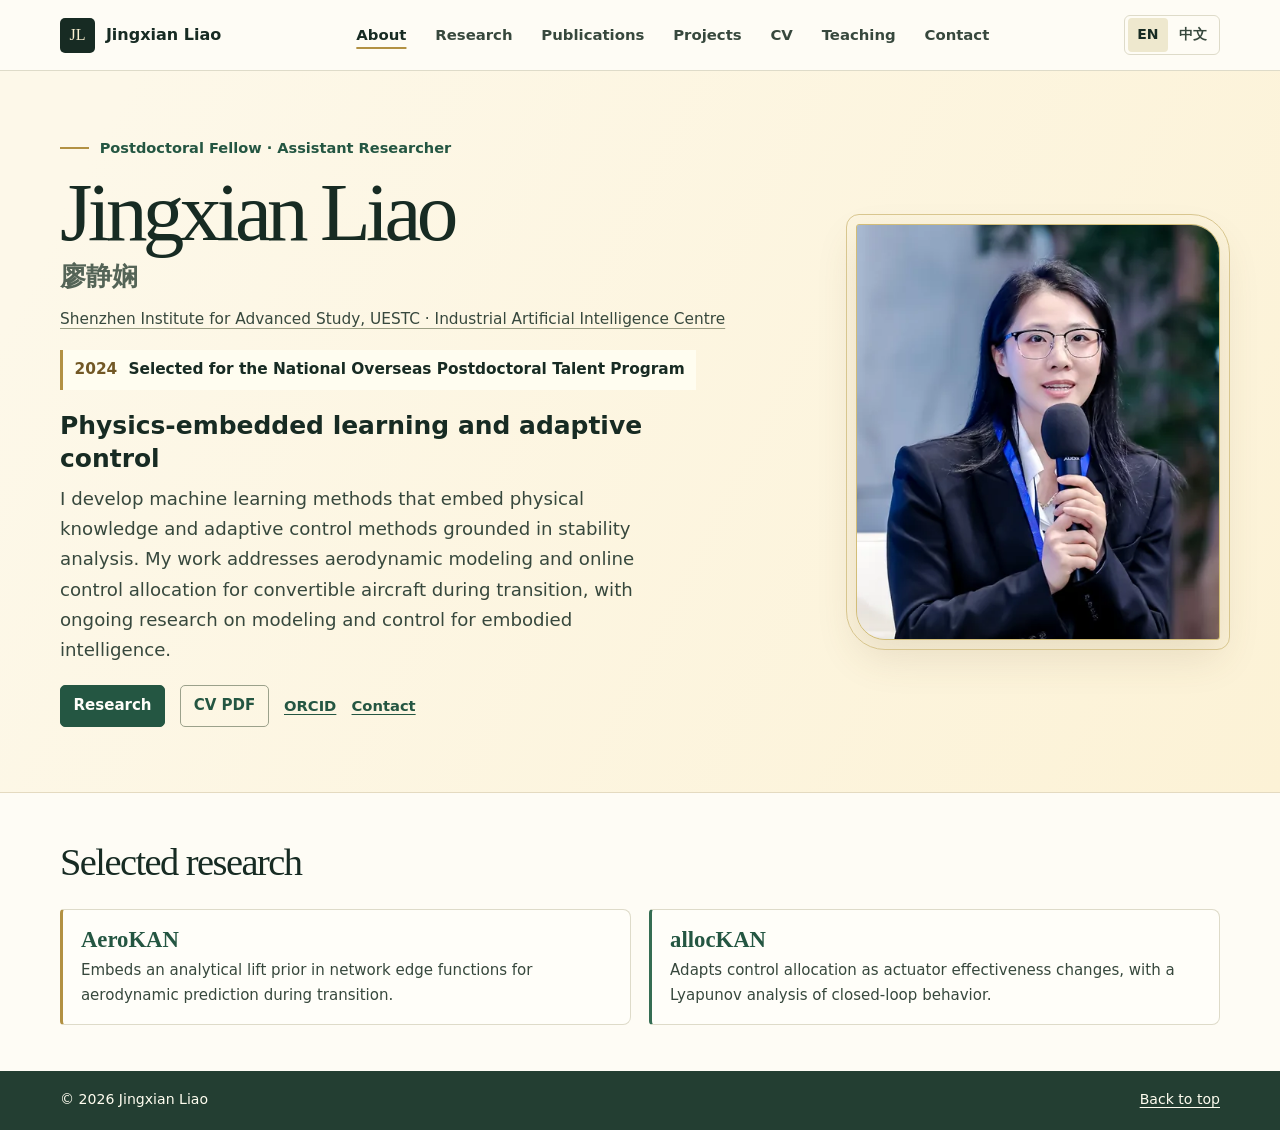
==== commit 221efa41: "Publish separate academic pages and patent section" ====
--- a/index.html
+++ b/index.html
@@ -10,24 +10,24 @@
   <meta property="og:description" content="Physics-embedded machine learning and adaptive control for convertible aircraft.">
   <meta property="og:image" content="https://jingxianliao.github.io/assets/jingxian-liao-portrait.webp">
   <meta property="og:url" content="https://jingxianliao.github.io/">
-  <title>Jingxian Liao · Scientific Machine Learning and Control</title>
+  <title>Scientific Machine Learning and Control · Jingxian Liao</title>
   <link rel="canonical" href="https://jingxianliao.github.io/">
-  <link rel="stylesheet" href="academic.css?v=20261126">
-  <script src="academic.js?v=20261126" defer></script>
-  <script src="assets/visitor-map.js" defer></script>
+  <link rel="stylesheet" href="academic.css?v=pages-20261126">
+  <script src="academic.js?v=pages-20261126" defer></script>
 </head>
-<body id="top">
+<body id="top" data-page="about" data-title-zh="科学机器学习与控制 · 廖静娴">
   <a class="skip" href="#main" data-zh="跳到正文">Skip to content</a>
   <header class="site-header">
     <div class="shell nav-layout">
-      <a class="wordmark" href="#about"><span class="monogram" aria-hidden="true">JL</span><span data-zh="廖静娴">Jingxian Liao</span></a>
+      <a class="wordmark" href="index.html"><span class="monogram" aria-hidden="true">JL</span><span data-zh="廖静娴">Jingxian Liao</span></a>
       <nav class="nav-links" aria-label="Sections" data-label-zh="页面栏目">
-        <a href="#about" data-zh="关于我">About</a>
-        <a href="#research" data-zh="研究">Research</a>
-        <a href="#publications" data-zh="论文">Publications</a>
-        <a href="#cv" data-zh="简历">CV</a>
-        <a href="#teaching" data-zh="教学">Teaching</a>
-        <a href="#contact" data-zh="联系">Contact</a>
+        <a href="index.html" aria-current="page" data-zh="关于我">About</a>
+        <a href="research.html" data-zh="研究">Research</a>
+        <a href="publications.html" data-zh="论文">Publications</a>
+        <a href="projects.html" data-zh="项目">Projects</a>
+        <a href="cv.html" data-zh="简历">CV</a>
+        <a href="teaching.html" data-zh="教学">Teaching</a>
+        <a href="contact.html" data-zh="联系">Contact</a>
       </nav>
       <div class="language" role="group" aria-label="Language / 语言" hidden>
         <button type="button" data-lang="en" aria-pressed="true" lang="en">EN</button>
@@ -47,10 +47,10 @@
           <h2 class="hero-research" data-zh="物理机理嵌入式学习与自适应控制">Physics-embedded learning and adaptive control</h2>
           <p class="hero-description" data-zh="我的研究聚焦物理机理嵌入式机器学习与基于稳定性分析的自适应控制，重点解决可转换构型飞行器过渡飞行中的气动建模与在线控制分配问题，并探索相关方法在具身智能系统动力学建模与控制中的应用。">I develop machine learning methods that embed physical knowledge and adaptive control methods grounded in stability analysis. My work addresses aerodynamic modeling and online control allocation for convertible aircraft during transition, with ongoing research on modeling and control for embodied intelligence.</p>
           <div class="hero-actions">
-            <a class="button primary" href="#research" data-zh="研究方向">Research</a>
+            <a class="button primary" href="research.html" data-zh="研究方向">Research</a>
             <a class="button" href="assets/Jingxian-Liao-CV.pdf" data-zh="学术简历 PDF">CV PDF</a>
             <a class="text-link" href="https://orcid.org/0000-0002-6148-9685">ORCID</a>
-            <a class="text-link" href="#contact" data-zh="联系我">Contact</a>
+            <a class="text-link" href="contact.html" data-zh="联系我">Contact</a>
           </div>
         </div>
         <figure class="hero-portrait">
@@ -58,421 +58,24 @@
         </figure>
       </div>
     </section>
-    <section class="shell section" id="research" aria-labelledby="research-title">
+    <section class="shell section about-research" aria-labelledby="about-research-title">
       <div class="section-heading">
-        <h2 id="research-title" data-zh="研究">Research</h2>
-        <p data-zh="可转换构型飞行器在悬停与前飞之间转换时，气动特性与执行器效能都会变化。我的研究分别从气动预测与自适应控制分配入手。">Aerodynamics and actuator effectiveness change as convertible aircraft transition between hover and forward flight. I address these challenges through aerodynamic prediction and adaptive control allocation.</p>
+        <h2 id="about-research-title" data-zh="代表研究">Selected research</h2>
       </div>
-      <div class="research-grid" id="algorithms">
-        <article class="research-card">
-          <div class="research-card-heading"><h3>AeroKAN</h3><span data-zh="气动建模">Aerodynamic modeling</span></div>
-          <p data-zh="在 Kolmogorov–Arnold 网络的边函数中嵌入解析升力先验，用可学习残差捕捉非线性气动变化。">A Kolmogorov–Arnold network whose edge functions combine an analytical lift prior with a learned residual to capture nonlinear aerodynamics.</p>
-          <dl class="research-metrics">
-            <div>
-              <dt data-zh="对称翼型">Symmetric airfoils</dt><dd data-zh="误差降低 24.8%">24.8% lower MAE</dd>
-              <dd class="metric-context" data-zh="物理先验适用的 57 个工况中，平均绝对误差为 0.0246，基线为无先验 KAN。">MAE of 0.0246 across 57 configurations where the prior applies, compared with a no-prior KAN.</dd>
-            </div>
-            <div>
-              <dt data-zh="有弯度翼型">Cambered airfoils</dt><dd data-zh="误差降低 20.8%">20.8% lower MAE</dd>
-              <dd class="metric-context" data-zh="11 种翼型的 23 个工况中，边函数结构编码的组均值 MAE 为 0.0566，损失惩罚编码为 0.0715。">Across 23 configurations from 11 airfoils, mean MAE was 0.0566 with edge encoding and 0.0715 with loss-penalty encoding.</dd>
-            </div>
-          </dl>
-          <a class="text-link research-link" href="#paper-aero" data-zh="查看论文与边函数图">Paper and edge-function figure</a>
-        </article>
-        <article class="research-card">
-          <div class="research-card-heading"><h3>allocKAN</h3><span data-zh="自适应控制">Adaptive control</span></div>
-          <p data-zh="随执行器效能变化在线调整控制分配，并通过复合李雅普诺夫分析给出闭环一致最终有界的条件。">Adapts control allocation online as actuator effectiveness changes. A composite Lyapunov analysis establishes conditions for uniformly ultimately bounded closed-loop behavior.</p>
-          <dl class="research-metrics">
-            <div>
-              <dt data-zh="与 allocMLP 对照">Compared with allocMLP</dt><dd data-zh="37.9 秒 vs 75.7 秒">37.9 s vs 75.7 s</dd>
-              <dd class="metric-context" data-zh="六组突发故障闭环仿真的平均恢复时间。参数规模相近的离线对照中，验证均方误差平均降低 75.2%。">Mean recovery time across six abrupt-fault simulations. Validation MSE was 75.2% lower on average in matched-budget offline comparisons.</dd>
-            </div>
-            <div>
-              <dt data-zh="与传统分配器对照">Compared with conventional allocators</dt><dd class="metric-subtitle" data-zh="保持闭环状态有界">Bounded closed-loop states</dd>
-              <dd class="metric-context" data-zh="双执行器效能反向及叠加风扰与惯量不确定性的两类仿真中，五种传统分配器均发散。">All five conventional allocators diverged under dual actuator reversal, both on its own and with wind disturbance and inertia uncertainty.</dd>
-            </div>
-          </dl>
-          <a class="text-link research-link" href="#paper-alloc" data-zh="查看论文与闭环架构图">Paper and closed-loop architecture</a>
-        </article>
+      <div class="research-grid">
+        <a class="about-work" href="research.html#aerokan">
+          <strong>AeroKAN</strong>
+          <span data-zh="将解析升力先验嵌入边函数，用于可转换构型飞行器的过渡段气动预测。">Embeds an analytical lift prior in network edge functions for aerodynamic prediction during transition.</span>
+        </a>
+        <a class="about-work" href="research.html#allockan">
+          <strong>allocKAN</strong>
+          <span data-zh="随执行器效能变化在线调整控制分配，并推导闭环稳定性条件。">Adapts control allocation as actuator effectiveness changes, with a Lyapunov analysis of closed-loop behavior.</span>
+        </a>
       </div>
-      <aside class="ongoing">
-        <h3 data-zh="正在推进的研究">Current research</h3>
-        <div class="ongoing-grid">
-          <div><h4 data-zh="可转换构型飞行器">Convertible aircraft</h4><p data-zh="面向倾转旋翼飞行器，研究融合物理机理和数据的过渡段灰箱动力学模型。飞行验证纳入在研项目计划。">I study gray-box transition dynamics for tiltrotor aircraft by combining physical models with data. Flight validation is planned as part of the ongoing project.</p></div>
-          <div><h4 data-zh="具身智能">Embodied intelligence</h4><p data-zh="从模型预算约束下的 KAN 边函数选择与机械臂末端位置预测出发，探索紧凑模型在机器人动力学建模与控制中的应用。">I explore compact models for robot dynamics and control, starting with budgeted KAN edge-function selection and manipulator end-effector position prediction.</p></div>
-        </div>
-      </aside>
-      <details class="research-disclosure" id="projects">
-        <summary><span data-zh="科研项目">Funded projects</span><small data-zh="主持 4 项 · 合计 46 万元">4 projects as principal investigator · CNY 460,000</small></summary>
-        <div class="details-body">
-        <div class="project-grid"><article class="project" id="project-shenzhen">
-      <div class="project-meta"><span><span data-zh="项目负责人">Principal investigator</span></span> <span class="project-status active" data-zh="在研">Active</span></div>
-      <h3 data-zh="基于人工智能科学计算的低空交通倾转旋翼无人机动力学精准建模">Grey-box dynamics for tiltrotor aircraft</h3>
-      <p class="funding" data-zh="深圳市自然科学基金面上项目">Shenzhen Science and Technology Program · General Program</p>
-      <p class="project-description" data-zh="面向低空交通，研究倾转旋翼过渡段的机理与数据融合动力学建模。研究路线涵盖模型构建与飞行验证。">Develops physics-guided models of transition aerodynamics and dynamics for low-altitude air transportation, with a validation plan that includes flight testing.</p>
-      <div class="project-dates"><span data-zh="2025.10–2028.10">Oct 2025–Oct 2028</span><span>JCYJ20250604180415020</span></div>
-      <p class="grant-award"><span data-zh="资助金额">Funding</span><strong data-zh="30 万元">CNY 300,000</strong></p>
-      <figure class="route">
-        <button class="figure-preview" type="button" aria-haspopup="dialog">
-          <span class="figure-frame">
-            <span class="roadmap-en" lang="en"><span class="route-step"><strong>Identify latent physical relationships</strong><span>Combine system dynamics with local mechanisms and disentangle coupled variables.</span></span><span class="route-step"><strong>Fuse physics and data across scales</strong><span>Use physical priors to guide model structure and the search over hyperparameters.</span></span><span class="route-step"><strong>Formulate a state-space gray-box model</strong><span>Combine a global physics model with local learned corrections and dynamic updates.</span></span><span class="route-step"><strong>Plan and evaluate validation</strong><span>Organize the data, assessment criteria and experiments, and use feedback to refine the model.</span></span></span>
-            <img class="roadmap-zh" lang="zh-CN" src="assets/shenzhen-roadmap.webp" width="1465" height="1305" loading="lazy" alt="深圳市面上项目总体技术路线图，包含隐含物理关系挖掘、跨尺度数物融合、灰箱模型和实验验证。">
-          </span>
-          <span class="figure-preview-label"><span data-zh="放大路线图">Expand roadmap</span><span class="zoom" aria-hidden="true">＋</span></span>
-        </button>
-        <ul class="detail-notes roadmap-en" lang="en"><li>Scientific questions: efficient physics–data fusion in the state-space formulation and physics-led flight dynamics modeling across scales.</li><li>Research strand 1: identify latent variables and their couplings, then develop representations that disentangle nonlinear dynamic behavior.</li><li>Research strand 2: search cross-scale model structures and hyperparameters. Use prior physical principles to improve interpretability of the model and its predictions.</li><li>Research strand 3: combine a globally mechanistic model with locally fitted corrections. Place this combination in a nonlinear state-space model with dynamic updates.</li><li>Proposed validation: objective tests of control accuracy and flight performance, subjective feedback from users and engineers, system and control-signal datasets, and simulation and data-analysis tools.</li></ul>
-      </figure>
-    </article><article class="project" id="project-guangdong">
-      <div class="project-meta"><span><span data-zh="项目负责人">Principal investigator</span></span> <span class="project-status" data-zh="结题">Completed</span></div>
-      <h3 data-zh="基于人工智能科学计算的低空交通无人机控制技术及应用">Learning-based UAV control</h3>
-      <p class="funding" data-zh="广东省海外名师项目">Guangdong Overseas Expert Program</p>
-      <p class="project-description" data-zh="研究人工智能科学计算在低空交通无人机控制中的应用。">Studies scientific machine learning for UAV control and its application to low-altitude air transportation.</p>
-      <div class="project-dates"><span data-zh="2025.06–2026.11">Jun 2025–Nov 2026</span><span>MS202500011</span></div>
-      <p class="grant-award"><span data-zh="资助金额">Funding</span><strong data-zh="5 万元">CNY 50,000</strong></p>
-      <figure class="route">
-        <button class="figure-preview" type="button" aria-haspopup="dialog">
-          <span class="figure-frame">
-            <span class="roadmap-en" lang="en"><span class="route-step"><strong>Engineering requirements</strong><span>Frame fast, accurate and stable transition prediction for flight safety.</span></span><span class="route-step"><strong>Key modeling challenge</strong><span>Coupled mechanisms are difficult to represent with a tractable model.</span></span><span class="route-step"><strong>Physics-led learning</strong><span>Embed physics, learn cross-scale relationships and construct a gray-box representation.</span></span><span class="route-step"><strong>Validation framework</strong><span>Compare a scalable model across simulation, wind-tunnel experiments and flight testing.</span></span></span>
-            <img class="roadmap-zh" lang="zh-CN" src="assets/guangdong-roadmap.webp" width="1465" height="1134" loading="lazy" alt="工程需求、建模挑战、物理主导的跨尺度灰箱模型和多保真度验证。">
-          </span>
-          <span class="figure-preview-label"><span data-zh="放大路线图">Expand roadmap</span><span class="zoom" aria-hidden="true">＋</span></span>
-        </button>
-        <ul class="detail-notes roadmap-en" lang="en"><li>Engineering requirements: safe flight, accurate dynamics, stable behavior and efficient model evaluation.</li><li>Research program: identify latent physical relationships, model flight dynamics across scales with physics and data, and describe structure–performance relationships with a state-space gray-box model.</li><li>Proposed validation framework spans simulation, wind-tunnel experiments and flight testing. Intended outputs include decoupling and model-search algorithms alongside mixed-order subsystem and nonlinear state-space models.</li></ul>
-      </figure>
-    </article><article class="project" id="project-helicopter">
-      <div class="project-meta"><span><span data-zh="项目负责人">Principal investigator</span></span> <span class="project-status" data-zh="结题">Completed</span></div>
-      <h3 data-zh="倾转旋翼无人机过渡过程最优倾转策略研究">Optimal tilt-transition strategies</h3>
-      <p class="funding" data-zh="直升机动力学全国重点实验室开放基金">National Key Laboratory of Helicopter Aeromechanics · Open Research Fund</p>
-      <p class="project-description" data-zh="结合过渡段气动与飞行动力学建模、轨迹优化，研究旋翼倾转角如何随过渡过程调度。">Studies how to schedule rotor tilt through transition by coupling aerodynamic and flight-dynamics models with trajectory optimization.</p>
-      <div class="project-dates"><span data-zh="2024.04–2025.12">Apr 2024–Dec 2025</span><span>2024-ZSJ-LB-01-01</span></div>
-      <p class="grant-award"><span data-zh="资助金额">Funding</span><strong data-zh="10 万元">CNY 100,000</strong></p>
-      <figure class="route">
-        <button class="figure-preview" type="button" aria-haspopup="dialog">
-          <span class="figure-frame">
-            <span class="roadmap-en" lang="en"><span class="route-step"><strong>Moment feasibility</strong><span>Compute the attainable moment set along the transition.</span></span><span class="route-step"><strong>Cascaded control allocation</strong><span>Use angle of attack to prioritize the effectors available at each operating condition.</span></span><span class="route-step"><strong>Transition planning</strong><span>Relate airspeed, angle of attack and rotor tilt, then formulate model-predictive planning.</span></span><span class="route-step"><strong>Learning-assisted robust flight</strong><span>Analyze trim conditions and compare offline learning methods with conventional control.</span></span></span>
-            <img class="roadmap-zh" lang="zh-CN" src="assets/helicopter-roadmap.webp" width="1442" height="1400" loading="lazy" alt="倾转过渡飞行示意，以及力矩优化串接链分配和学习辅助飞行两条路线。">
-          </span>
-          <span class="figure-preview-label"><span data-zh="放大路线图">Expand roadmap</span><span class="zoom" aria-hidden="true">＋</span></span>
-        </button>
-        <ul class="detail-notes roadmap-en" lang="en"><li>Strand 1: update the attainable moment set, design moment-optimal daisy-chain control allocation, use a neural model to study the relationship between angle of attack, airspeed and tilt angle, and formulate the transition strategy with model predictive control.</li><li>Strand 2: analyze operating points and trim along the transition. Use inverse reinforcement learning or a generative adversarial network for offline training, then compare training time and flight-control assistance against conventional control.</li></ul>
-      </figure>
-    </article><article class="project" id="project-sichuan">
-      <div class="project-meta"><span><span data-zh="项目负责人">Principal investigator</span></span> <span class="project-status" data-zh="结题">Completed</span></div>
-      <h3 data-zh="AI赋能的CAutoD数字协同创新平台">AI-assisted computer-aided design</h3>
-      <p class="funding" data-zh="四川省科技创新苗子工程培育项目">Sichuan Science and Technology Innovation Seedling Program · Cultivation Project</p>
-      <p class="project-description" data-zh="探索人工智能如何辅助计算机辅助概念设计，并支持工程设计流程中的数字化协同。">Explores how artificial intelligence can support computer-aided conceptual design and collaboration across engineering workflows.</p>
-      <div class="project-dates"><span data-zh="2024.09–2025.08">Sep 2024–Aug 2025</span><span>MZGC20240134</span></div>
-      <p class="grant-award"><span data-zh="资助金额">Funding</span><strong data-zh="1 万元">CNY 10,000</strong></p>
-      <figure class="route">
-        <button class="figure-preview" type="button" aria-haspopup="dialog">
-          <span class="figure-frame">
-            <span class="roadmap-en" lang="en"><span class="route-step"><strong>Multimodal requirements</strong><span>Extract design requirements from text, 3D models and images.</span></span><span class="route-step"><strong>Automatic CAD generation</strong><span>Plan and execute CAD modeling steps, then evaluate the resulting model.</span></span><span class="route-step"><strong>Requirements alignment</strong><span>Compare preliminary models with requirements and feed discrepancies back into generation.</span></span><span class="route-step"><strong>Simulation and optimization</strong><span>Set the objective and constraints, select an optimizer and return an improved CAD model.</span></span></span>
-            <img class="roadmap-zh" lang="zh-CN" src="assets/sichuan-roadmap.webp" width="1121" height="1187" loading="lazy" alt="CAD 多模态需求输入、需求分析、自动生成与评估、仿真优化及 CAD 模型输出。">
-          </span>
-          <span class="figure-preview-label"><span data-zh="放大路线图">Expand roadmap</span><span class="zoom" aria-hidden="true">＋</span></span>
-        </button>
-        <ul class="detail-notes roadmap-en" lang="en"><li>Requirements analysis: multimodal extraction, spatial alignment and 3D reconstruction, supported by a knowledge graph, user feedback and follow-up dialogue.</li><li>Model generation: parse CAD, develop a task plan, execute CAD code and check whether execution succeeded.</li><li>Preliminary evaluation: convert representations across modalities, inspect point clouds or multiview images, identify parameters and integrate feedback into subsequent generation.</li><li>Simulation and optimization: quantify objectives, formulate optimization models, select and initialize an algorithm, evaluate candidates and return the selected CAD model.</li><li>Supporting approaches: multimodal encoders, cross-modal feature alignment and fusion, model fine-tuning, in-context learning and multi-agent decision-making.</li></ul>
-      </figure>
-    </article></div>
-        <aside class="collaborative-project">
-          <h3 data-zh="参与项目">Collaborative research</h3>
-          <p data-zh="微重力模拟环境下空间机械臂多柔体动力学建模、分析与实验">Dynamics of flexible space manipulators under simulated microgravity</p>
-          <p class="collab-meta" data-zh="国家自然科学基金面上项目 · 项目参与 · 2019–2022 · 11872108">National Natural Science Foundation of China · General Program · Project participant · 2019–2022 · 11872108</p>
-          <p class="grant-award"><span data-zh="项目总经费">Total project funding</span><strong data-zh="63 万元">CNY 630,000</strong></p>
-        </aside>
-        </div>
-      </details>
-      <details class="research-disclosure" id="patents">
-        <summary><span data-zh="专利">Patents</span><small data-zh="1 项授权 · 2 项申请">1 granted · 2 applications</small></summary>
-        <div class="details-body">
-      <article class="patent">
-        <div class="patent-info"><p class="patent-status" data-zh="中国 · 2025 年授权">China · Granted 2025</p><strong class="patent-number">ZL202510296558.7</strong></div>
-        <div><h3 data-zh="基于迎角动态的倾转旋翼机过渡态串接链控制分配方法">Angle-of-attack-dynamics-based daisy-chain control allocation for tiltrotor aircraft during transition</h3>
-        <p class="inventors" data-zh="发明人：廖静娴、李耘、曹宸恺">Inventors: Jingxian Liao, Yun Li, and Chenkai Cao</p><a class="text-link" href="https://patents.google.com/patent/CN119806193B/zh" data-zh="查看授权专利 CN119806193B">Patent record CN119806193B</a></div>
-      </article>
-      <article class="patent">
-        <div class="patent-info"><p class="patent-status" data-zh="中国 · 已申请，待授权">China · Patent application pending</p><strong class="patent-number">202611036737.8</strong></div>
-        <div><h3 data-zh="飞行器气动系数预测模型训练方法、飞行器气动系数预测方法">Training a model for aircraft aerodynamic coefficient prediction and predicting aircraft aerodynamic coefficients</h3>
-        <p class="inventors" data-zh="发明人：廖静娴、李耘 · 申请日：2026 年 7 月 13 日">Inventors: Jingxian Liao and Yun Li · Filed 13 July 2026</p></div>
-      </article>
-      <article class="patent">
-        <div class="patent-info"><p class="patent-status" data-zh="中国 · 已申请，待授权">China · Patent application pending</p><strong class="patent-number">202611445457.2</strong></div>
-        <div><h3 data-zh="基于预算化边函数选择 KAN 模型的训练方法、机械臂末端位置预测方法及机械臂">Training a KAN with budgeted edge-function selection, a method for predicting end-effector position, and a robot manipulator</h3>
-        <p class="inventors" data-zh="发明人：廖静娴、李耘 · 申请日：2026 年 9 月 17 日">Inventors: Jingxian Liao and Yun Li · Filed 17 September 2026</p></div>
-      </article>
-        </div>
-      </details>
-    </section>
-    <section class="shell section" id="publications" aria-labelledby="publications-title">
-      <div class="publications-heading">
-        <div class="section-heading"><h2 id="publications-title" data-zh="论文">Publications</h2></div>
-        <a class="text-link" href="#all-publications" data-zh="查看完整论文列表">View full list</a>
-      </div>
-      <div class="publication-tools">
-        <h3 id="selected-publications-title" data-zh="代表论文">Selected papers</h3>
-        <div class="filters" role="group" aria-label="Filter selected papers" data-label-zh="筛选代表论文" hidden>
-          <button type="button" data-filter="all" aria-pressed="true" data-zh="全部">All</button>
-          <button type="button" data-filter="modeling" aria-pressed="false" data-zh="建模">Modeling</button>
-          <button type="button" data-filter="control" aria-pressed="false" data-zh="控制">Control</button>
-          <button type="button" data-filter="design" aria-pressed="false" data-zh="设计自动化">Design automation</button>
-        </div>
-      </div>
-      <p class="visually-hidden" data-pub-status aria-live="polite"></p>
-      <ol class="publication-list" aria-labelledby="selected-publications-title">
-        <li class="paper paper-featured" data-topics="modeling" id="paper-aero">
-          <div class="paper-description">
-            <div class="pub-meta"><span class="publication-venue">EAAI</span><time datetime="2026">2026</time></div>
-            <h3><a href="https://doi.org/10.1016/j.engappai.2026.116648">Aerodynamics-encoded Kolmogorov–Arnold networks for lift-coefficient modelling across a convertible aircraft transition envelope</a></h3>
-            <p class="paper-evidence" data-zh="AeroEdge 在每条网络边上叠加解析升力先验、B 样条和 SiLU，用对称和有弯度翼型的风洞数据验证转换段升力预测。">AeroEdge combines an analytical lift prior, B-splines and SiLU on every network edge. Wind-tunnel data from symmetric and cambered airfoils are used to evaluate transition lift predictions.</p>
-            <p class="authors"><strong>Jingxian Liao</strong>, Yun Li</p>
-            <div class="paper-citation"><p class="venue">Engineering Applications of Artificial Intelligence, 186, 116648</p><a class="paper-link" href="https://doi.org/10.1016/j.engappai.2026.116648" data-zh="DOI">DOI</a></div>
-          </div>
-          <div class="paper-media">
-            <figure class="paper-figure">
-              <button class="publication-preview" type="button" aria-haspopup="dialog">
-                <span class="figure-frame paper-frame"><img class="aero-edge-diagram" src="assets/paper-aero.webp" width="1400" height="980" loading="lazy" alt="A trained AeroEdge decomposed into an analytical lift prior, a B-spline term and a SiLU term, with their sum plotted alongside the components" data-alt-zh="已训练的 AeroEdge 边函数分解为解析升力先验、B 样条和 SiLU 三项，并与叠加后的边函数对照。"></span>
-                <span class="visually-hidden" data-zh="放大 AeroEdge 论文图">Expand AeroEdge paper figure</span>
-              </button>
-              <figcaption data-zh="AeroEdge 边函数分解">AeroEdge function decomposition</figcaption>
-            </figure>
-            <figure class="paper-figure">
-              <a class="photo-preview" href="assets/aerokan-research-talk.webp" target="_blank" rel="noopener">
-                <img src="assets/aerokan-research-talk.webp" width="1200" height="800" loading="lazy" alt="Open photo of Jingxian Liao presenting aerodynamic modeling results in a new tab" data-alt-zh="在新标签页打开廖静娴介绍气动建模结果的报告现场照片">
-              </a>
-              <figcaption data-zh="气动建模研究报告">Aerodynamic modeling presentation</figcaption>
-            </figure>
-          </div>
-        </li>
-        <li class="paper" data-topics="control" id="paper-alloc">
-          <figure class="paper-figure">
-            <button class="publication-preview" type="button" aria-haspopup="dialog">
-              <span class="figure-frame paper-frame"><img src="assets/paper-alloc.webp" width="879" height="735" loading="lazy" alt="Closed-loop control architecture comparing allocKAN and allocMLP" data-alt-zh="allocKAN 与 allocMLP 的闭环控制架构对照。"></span>
-              <span class="visually-hidden" data-zh="放大论文图">Expand paper figure</span>
-            </button>
-          </figure>
-          <div class="paper-description">
-            <div class="pub-meta"><span class="publication-venue">EAAI</span><time datetime="2026">2026</time></div>
-            <h3><a href="https://doi.org/10.1016/j.engappai.2026.114453">Kolmogorov–Arnold network-based adaptive control allocation for overactuated systems with Lyapunov-stable learning</a></h3>
-            <p class="paper-evidence" data-zh="为在线控制分配推导李雅普诺夫稳定性条件。在三种控制器下，allocKAN 的平均终态状态范数较 allocMLP 降低 37.6%–46.6%。">Derives Lyapunov stability conditions for online allocation. Across three controllers, allocKAN reduced the mean final state norm by 37.6–46.6% relative to allocMLP.</p>
-            <p class="authors"><strong>Jingxian Liao</strong>, Chenkai Cao, Yun Li</p>
-            <div class="paper-citation"><p class="venue">Engineering Applications of Artificial Intelligence, 173, 114453</p><a class="paper-link" href="https://doi.org/10.1016/j.engappai.2026.114453" data-zh="DOI">DOI</a></div>
-          </div>
-        </li>
-        <li class="paper" data-topics="modeling control" id="paper-tiltrotor">
-          <figure class="paper-figure">
-            <button class="publication-preview" type="button" aria-haspopup="dialog">
-              <span class="figure-frame paper-frame paper-system-diagram"><img src="assets/paper-tiltrotor.webp" width="2400" height="1351" loading="lazy" alt="Overview of nonlinear tiltrotor transition dynamics and the harmonic disturbance observer-based super-twisting controller for longitudinal trajectory tracking" data-alt-zh="倾转旋翼过渡飞行的系统总览，展示非线性动力学模型，以及基于谐波扰动观测器的超螺旋滑模控制系统。"></span>
-              <span class="visually-hidden" data-zh="放大论文图">Expand paper figure</span>
-            </button>
-          </figure>
-          <div class="paper-description">
-            <div class="pub-meta"><span class="publication-venue">Drones</span><time datetime="2023">2023</time></div>
-            <h3><a href="https://doi.org/10.3390/drones7040255">Transition Nonlinear Blended Aerodynamic Modeling and Anti-Harmonic Disturbance Robust Control of Fixed-Wing Tiltrotor UAV</a></h3>
-            <p class="paper-evidence" data-zh="建立转换段非线性气动模型，将谐波扰动观测器与超螺旋滑模控制器接入纵向闭环。">Models nonlinear transition aerodynamics and integrates a harmonic disturbance observer with a super-twisting sliding mode controller in the longitudinal feedback loop.</p>
-            <p class="authors"><strong>Jingxian Liao</strong>, Hyochoong Bang</p>
-            <div class="paper-citation"><p class="venue">Drones, 7(4), 255</p><a class="paper-link" href="https://doi.org/10.3390/drones7040255" data-zh="DOI">DOI</a> <a class="paper-link" href="https://www.mdpi.com/2504-446X/7/4/255" data-zh="开放全文">Open full text</a></div>
-          </div>
-        </li>
-        <li class="paper" data-topics="design" id="paper-cad">
-          <figure class="paper-figure">
-            <button class="publication-preview" type="button" aria-haspopup="dialog">
-              <span class="figure-frame paper-frame"><img src="assets/paper-cad.webp" width="988" height="1000" loading="lazy" alt="CADLLM framework for generating parametric CAD models from text descriptions" data-alt-zh="CADLLM 从文本描述生成参数化模型的技术框架。"></span>
-              <span class="visually-hidden" data-zh="放大论文图">Expand paper figure</span>
-            </button>
-          </figure>
-          <div class="paper-description">
-            <div class="pub-meta"><span class="publication-venue">ACL</span><time datetime="2025">2025</time></div>
-            <h3><a href="https://aclanthology.org/2025.acl-long.1054/">Automated CAD Modeling Sequence Generation from Text Descriptions via Transformer-Based Large Language Models</a></h3>
-            <p class="paper-evidence" data-zh="提出 CADLLM，从文本描述生成可执行的参数化 CAD 建模序列。">Presents CADLLM for generating parametric CAD modeling sequences from text descriptions.</p>
-            <p class="authors">Jianxing Liao, Junyan Xu, Yatao Sun, Maowen Tang, Sicheng He, <strong>Jingxian Liao</strong>, Shui Yu, Yun Li, Xiaohong Guan</p>
-            <div class="paper-citation"><p class="venue">Proceedings of the 63rd Annual Meeting of the Association for Computational Linguistics, 21720–21748</p><a class="paper-link" href="https://aclanthology.org/2025.acl-long.1054/" data-zh="论文">Publisher</a> <a class="paper-link" href="https://jianxliao.github.io/cadllm-page/" data-zh="项目主页">Project</a></div>
-          </div>
-        </li>
-      </ol>
-      <section class="publication-archive" id="all-publications" aria-labelledby="all-publications-title">
-        <h3 id="all-publications-title" data-zh="完整论文列表">Full publication list</h3>
-        <div class="publication-archive-grid">
-          <div>
-            <h4 data-zh="期刊论文">Journal articles</h4>
-            <ol class="publication-archive-list">
-              <li>
-                <a class="publication-record-title" href="https://doi.org/10.1016/j.engappai.2026.116648">Aerodynamics-encoded Kolmogorov–Arnold networks for lift-coefficient modelling across a convertible aircraft transition envelope</a>
-                <p class="authors"><strong>Jingxian Liao</strong>, Yun Li</p>
-                <p class="venue"><cite>Engineering Applications of Artificial Intelligence</cite>, 186, 116648, 2026.</p>
-              </li>
-              <li>
-                <a class="publication-record-title" href="https://doi.org/10.1016/j.engappai.2026.114453">Kolmogorov–Arnold network-based adaptive control allocation for overactuated systems with Lyapunov-stable learning</a>
-                <p class="authors"><strong>Jingxian Liao</strong>, Chenkai Cao, Yun Li</p>
-                <p class="venue"><cite>Engineering Applications of Artificial Intelligence</cite>, 173, 114453, 2026.</p>
-              </li>
-              <li>
-                <a class="publication-record-title" href="https://doi.org/10.3390/drones7040255">Transition nonlinear blended aerodynamic modeling and anti-harmonic disturbance robust control of fixed-wing tiltrotor UAV</a>
-                <p class="authors"><strong>Jingxian Liao</strong>, Hyochoong Bang</p>
-                <p class="venue"><cite>Drones</cite>, 7(4), 255, 2023.</p>
-              </li>
-              <li>
-                <a class="publication-record-title" href="https://doi.org/10.1177/0954406220971330">Mathematical modelling and model predictive controller design of a quad tiltrotor UAV</a>
-                <p class="authors"><strong>Jingxian Liao</strong>, Xiaodong Song</p>
-                <p class="venue"><cite>Proceedings of the Institution of Mechanical Engineers, Part C: Journal of Mechanical Engineering Science</cite>, <span data-zh="2020 年在线发表">First published online in 2020</span>.</p>
-              </li>
-            </ol>
-          </div>
-          <div>
-            <h4 data-zh="会议论文">Conference papers</h4>
-            <ol class="publication-archive-list">
-              <li>
-                <a class="publication-record-title" href="https://doi.org/10.18653/v1/2025.acl-long.1054">Automated CAD Modeling Sequence Generation from Text Descriptions via Transformer-Based Large Language Models</a>
-                <p class="authors">Jianxing Liao, Junyan Xu, Yatao Sun, Maowen Tang, Sicheng He, <strong>Jingxian Liao</strong>, Shui Yu, Yun Li, Xiaohong Guan</p>
-                <p class="venue"><cite>Proceedings of the 63rd Annual Meeting of the Association for Computational Linguistics (Volume 1: Long Papers)</cite>, 21720–21748, 2025.</p>
-              </li>
-              <li>
-                <a class="publication-record-title" href="https://doi.org/10.23919/ASCC56756.2022.9828101">Precise missile autopilot design using nonlinear sliding mode control</a>
-                <p class="authors"><strong>Jingxian Liao</strong>, Hyochoong Bang</p>
-                <p class="venue"><cite>13th Asian Control Conference (ASCC)</cite>, 2022.</p>
-              </li>
-              <li>
-                <a class="publication-record-title" href="https://doi.org/10.1007/978-981-19-2635-8_30">Augmented Lagrange based particle swarm optimization for missile interception guidance</a>
-                <p class="authors"><strong>Jingxian Liao</strong>, Hyochoong Bang</p>
-                <p class="venue"><cite>Proceedings of the 2021 Asia-Pacific International Symposium on Aerospace Technology (APISAT 2021)</cite>, Vol. 2, Springer, 2022.</p>
-              </li>
-              <li>
-                <a class="publication-record-title" href="https://doi.org/10.23919/ICCAS52745.2021.9650024">Parameter tuning of linear active disturbance rejection controller for altitude based on particle swarm optimization</a>
-                <p class="authors"><strong>Jingxian Liao</strong>, Hyochoong Bang</p>
-                <p class="venue"><cite>21st International Conference on Control, Automation and Systems (ICCAS)</cite>, 2021.</p>
-              </li>
-            </ol>
-          </div>
-        </div>
-      </section>
-    </section>
-    <section class="shell section cv-section" id="cv" aria-labelledby="cv-title">
-      <div class="section-heading cv-heading">
-        <h2 id="cv-title" data-zh="学术简历">Curriculum vitae</h2>
-        <a class="button secondary" href="assets/Jingxian-Liao-CV.pdf" data-zh="查看简历 PDF">View CV PDF</a>
-      </div>
-      <div id="experience">
-        <h3 class="cv-subheading" data-zh="任职与教育经历">Appointment and education</h3>
-        <ol class="experience-list">
-          <li>
-            <p class="period" data-zh="2024.04–2027.03">Apr 2024–Mar 2027</p>
-            <div>
-              <h4 data-zh="电子科技大学（深圳）高等研究院">Shenzhen Institute for Advanced Study, UESTC</h4>
-              <p class="appointment" data-zh="博士后、助理研究员 · 人工智能工业创新研究中心">Postdoctoral Fellow and Assistant Researcher · Industrial Artificial Intelligence Centre</p>
-              <p class="mentor"><span data-zh="博士后合作导师">Postdoctoral mentor</span> <a href="https://yjsjy.uestc.edu.cn/gmis/jcsjgl/dsfc/dsgrjj/11946" data-zh="李耘教授">Prof. Yun Li</a></p>
-            </div>
-          </li>
-          <li id="kaist">
-            <p class="period" data-zh="2020.08–2024.02">Aug 2020–Feb 2024</p>
-            <div class="education-with-photo">
-              <div>
-                <h4 data-zh="韩国科学技术院（KAIST）">Korea Advanced Institute of Science and Technology</h4>
-                <p class="appointment" data-zh="航空航天工程博士">Ph.D. in Aerospace Engineering</p>
-                <p class="mentor"><span data-zh="博士导师">Doctoral advisor</span> <a href="https://pure.kaist.ac.kr/en/persons/hyochoong-bang/" data-zh="Hyochoong Bang 教授">Prof. Hyochoong Bang</a></p>
-              </div>
-              <figure class="advisor-photo">
-                <a href="assets/with-doctoral-advisor.webp" target="_blank" rel="noopener">
-                  <img src="assets/with-doctoral-advisor.webp" width="1079" height="1120" loading="lazy" decoding="async" alt="Jingxian Liao with Prof. Hyochoong Bang" data-alt-zh="廖静娴与 Hyochoong Bang 教授合照">
-                </a>
-                <figcaption data-zh="与博士导师 Hyochoong Bang 教授合影">With my doctoral advisor, Prof. Hyochoong Bang</figcaption>
-              </figure>
-            </div>
-          </li>
-          <li>
-            <p class="period" data-zh="2017.09–2020.07">Sep 2017–Jul 2020</p>
-            <div>
-              <h4 data-zh="北京理工大学">Beijing Institute of Technology</h4>
-              <p class="appointment" data-zh="航空宇航科学与技术硕士">M.Eng. in Aeronautical and Astronautical Science and Technology</p>
-              <p class="mentor"><span data-zh="硕士导师">Master’s advisor</span> <a href="https://pure.bit.edu.cn/en/persons/xiaodong-song/" data-zh="宋晓东教授">Prof. Xiaodong Song</a></p>
-            </div>
-          </li>
-          <li>
-            <p class="period" data-zh="2013.09–2017.06">Sep 2013–Jun 2017</p>
-            <div>
-              <h4 data-zh="南京航空航天大学">Nanjing University of Aeronautics and Astronautics</h4>
-              <p class="appointment" data-zh="探测制导与控制技术学士">B.Eng. in Detection, Guidance and Control Technology</p>
-            </div>
-          </li>
-        </ol>
-      </div>
-      <div class="cv-notes">
-        <article>
-          <h3 class="cv-subheading" data-zh="荣誉与人才项目">Honors and distinctions</h3>
-          <ul>
-            <li data-zh="2024 年入选国家海外博士后人才引进项目">Selected for the National Overseas Postdoctoral Talent Program (2024)</li>
-            <li data-zh="2024 年获选深圳市特聘岗位（C 档）">Selected for the Shenzhen Specially Appointed Position (Category C), 2024</li>
-          </ul>
-        </article>
-        <article>
-          <h3 class="cv-subheading" data-zh="学术服务">Professional service</h3>
-          <ul>
-            <li><span data-zh="期刊审稿">Journal peer review</span> · <em>Aerospace Science and Technology</em>, <em>Engineering Applications of Artificial Intelligence</em></li>
-            <li><span data-zh="会议审稿">Conference peer review</span> · IEEE Asian Control Conference</li>
-          </ul>
-        </article>
-      </div>
-    </section>
-    <section class="shell section" id="teaching" aria-labelledby="teaching-title">
-      <div class="section-heading"><h2 id="teaching-title" data-zh="教学">Teaching</h2></div>
-      <article class="teaching-card">
-        <div>
-          <p class="teaching-meta" data-zh="2026–27 学年秋季 · 研究生课程 · 2 学分">Fall 2026 · Graduate course · 2 credits</p>
-          <h3 data-zh="计算人工智能（CAI）">Computational Artificial Intelligence (CAI)</h3>
-          <p class="teaching-description" data-zh="电子科技大学（深圳）高等研究院面向电子信息相关学科硕士生和博士生开设。课程包括 16 学时讲授、16 学时实验，以及 32 学时自主学习与项目实践。">Offered by the Shenzhen Institute for Advanced Study, UESTC, for master’s and doctoral students in electronic information and related disciplines. The course includes 16 hours of lectures, 16 hours of labs, and 32 hours of independent study and project work.</p>
-        </div>
-        <div class="teaching-topics">
-          <h4 data-zh="课程内容">Course topics</h4>
-          <ul>
-            <li data-zh="神经网络、KAN 与强化学习">Neural networks, KANs, and reinforcement learning</li>
-            <li data-zh="启发式优化、大语言模型、状态空间模型与世界模型">Heuristic optimization, large language models, state-space models, and world models</li>
-            <li data-zh="MATLAB 实验与小型研究项目">MATLAB labs and a research mini-project</li>
-          </ul>
-        </div>
-      </article>
-    </section>
-    <section class="shell section contact-section" id="contact" aria-labelledby="contact-title">
-      <div class="section-heading"><h2 id="contact-title" data-zh="联系">Contact</h2></div>
-      <div class="contact-card">
-        <div>
-          <h3 data-zh="廖静娴">Jingxian Liao</h3>
-          <p data-zh="电子科技大学（深圳）高等研究院 · 人工智能工业创新研究中心">Industrial Artificial Intelligence Centre, Shenzhen Institute for Advanced Study, UESTC</p>
-          <p data-zh="中国深圳">Shenzhen, China</p>
-        </div>
-        <div class="contact-links">
-          <a class="text-link" href="mailto:jingxianliao@uestc.edu.cn">jingxianliao@uestc.edu.cn</a>
-          <a href="https://orcid.org/0000-0002-6148-9685">ORCID</a>
-          <a href="https://www.i4ai.org/" data-zh="研究中心官网">i4AI Centre</a>
-        </div>
-      </div>
-      <details class="visitor-disclosure" id="visitors" aria-labelledby="visitors-title">
-        <summary id="visitors-title" data-zh="访客地图">Visitor map</summary>
-      <div class="visitor-layout">
-        <figure class="visitor-figure">
-          <svg class="visitor-world" role="img" aria-labelledby="visitor-map-title" viewBox="0 0 1000 480">
-            <title id="visitor-map-title" data-zh="各国家或地区的访问量分布">World map of visits by country or region</title>
-          </svg>
-          <figcaption class="visitor-legend">
-            <span data-zh="暂无访问">No visits</span><span class="visitor-scale" aria-hidden="true"><i></i><i></i><i></i><i></i></span><span data-zh="访问较多">More visits</span>
-          </figcaption>
-        </figure>
-        <div class="visitor-summary">
-          <p class="visitor-total"><strong data-visitor-total>—</strong><span data-zh="累计访问次数">Recorded visits</span></p>
-          <div class="visitor-ranking">
-            <h3 data-zh="国家或地区">Countries and regions</h3>
-            <ol data-visitor-ranking aria-labelledby="visitors-title" tabindex="0" hidden></ol>
-            <p class="visitor-state" data-visitor-state role="status" data-zh="正在加载统计…">Loading statistics…</p>
-          </div>
-        </div>
-      </div>
-      <p class="visitor-note"><span data-zh="位置为网络连接推断的国家或地区，仅保存汇总次数。">Location is inferred approximately from the network connection. Only aggregate visit counts are stored.</span> <span data-zh="统计截至 2026-11-26。">Snapshot as of 26 November 2026.</span> <a href="https://jingxianliao.lilac-beech-1138.chatgpt.site/#visitors" data-zh="查看实时统计">Live statistics</a> <a href="https://www.naturalearthdata.com/" data-zh="地理底图：Natural Earth">Map data: Natural Earth</a></p>
-      </details>
     </section>
   </main>
   <footer class="site-footer">
     <div class="shell footer-layout"><p data-zh="© 2026 廖静娴">© 2026 Jingxian Liao</p><a href="#top" data-zh="返回顶部">Back to top</a></div>
   </footer>
-  <dialog class="figure-dialog" aria-labelledby="figure-title">
-    <div class="dialog-header"><h2 id="figure-title"></h2><button class="close-dialog" type="button" aria-label="Close figure" data-label-zh="关闭图片" data-zh="关闭">Close</button></div>
-    <div class="dialog-content"></div>
-  </dialog>
 </body>
 </html>
--- a/academic.css
+++ b/academic.css
@@ -328,3 +328,60 @@
   .section { padding-block: 1rem; }
   .research-card, .paper, .teaching-card, .experience-list li { break-inside: avoid; }
 }
+
+/* Shared page navigation and page headings. */
+body { min-height: 100vh; display: flex; flex-direction: column; }
+main { flex: 1; }
+.nav-links a[aria-current="page"] {
+  color: var(--ink);
+  text-decoration: underline;
+  text-decoration-color: var(--gold);
+  text-decoration-thickness: 2px;
+  text-underline-offset: .46em;
+}
+.page-heading { margin-bottom: 1.55rem; }
+.page-heading h1 { font-size: clamp(2.72rem, 6vw, 4.6rem); line-height: 1.08; letter-spacing: -.047em; }
+html[lang="zh-CN"] .page-heading h1 { letter-spacing: 0; }
+.page-heading p { margin-top: .65rem; font-size: clamp(1.025rem, 1.65vw, 1.15rem); }
+.page-links { display: flex; flex-wrap: wrap; gap: .45rem 1.02rem; }
+.page-heading + .page-links { margin-top: -.72rem; margin-bottom: 1.4rem; }
+.research-more { margin-top: 1.1rem; }
+
+.about-research { padding-block: clamp(1.9rem, 3.6vw, 3.1rem); }
+.about-research .section-heading h2 { font-size: clamp(1.7rem, 3.5vw, 2.4rem); }
+.about-work { display: grid; gap: .35rem; padding: .95rem 1.12rem; border: 1px solid var(--line); border-left: 3px solid var(--gold); border-radius: 4px 8px 8px 4px; background: var(--surface); text-decoration: none; }
+.about-work + .about-work { border-left-color: var(--green); }
+.about-work strong { font: 550 1.42rem/1.2 var(--serif); color: var(--link); }
+.about-work span { color: var(--body); font-size: .94rem; }
+.about-work:hover { background: var(--cream); }
+.about-work:hover strong { text-decoration: underline; }
+
+.publication-lead { display: flex; flex-wrap: wrap; align-items: baseline; justify-content: space-between; gap: .65rem 1rem; margin-bottom: 1.55rem; }
+.publication-lead .page-heading { margin-bottom: 0; }
+.publication-lead .page-links { margin: 0; }
+.publication-tools h2 { font: 700 1.11rem/1.25 var(--sans); }
+.publication-archive > h2 { font: 500 clamp(1.55rem, 3vw, 1.9rem)/1.2 var(--serif); margin-bottom: .72rem; }
+.publication-archive-grid h3 { color: var(--link); font-size: .96rem; margin-bottom: .05rem; }
+.patents-section { margin-top: 2rem; }
+.patents-section .section-heading h2 { font-size: clamp(1.7rem, 3.7vw, 2.45rem); }
+.patent-group + .patent-group { margin-top: 1.25rem; }
+.patent-group > h3 { margin-bottom: .6rem; font-size: 1.05rem; color: var(--link); }
+.patent-group .patent h4 { font-size: 1.07rem; font-weight: 680; line-height: 1.42; }
+
+.cv-subheading { font: 710 1.16rem/1.25 var(--sans); }
+.experience-list h3 { margin-bottom: .13rem; }
+.teaching-card h2 { font: 720 clamp(1.26rem, 2.5vw, 1.7rem)/1.24 var(--sans); }
+.teaching-topics h3 { color: var(--link); font-size: 1rem; margin-bottom: .3rem; }
+.contact-card h2 { font: 550 1.5rem var(--serif); margin-bottom: .3rem; }
+
+@media (max-width: 880px) {
+  html { scroll-padding-top: 7.5rem; }
+  .nav-layout { grid-template-columns: 1fr 1fr; row-gap: 0; padding-top: .45rem; }
+  .nav-links { grid-column: 1 / -1; grid-row: 2; width: 100%; min-width: 0; justify-content: flex-start; gap: .1rem clamp(.7rem, 3vw, 1.45rem); flex-wrap: wrap; padding-block: .17rem .4rem; }
+  .nav-links a { font-size: .87rem; }
+  .language { grid-column: 2; grid-row: 1; }
+}
+@media (max-width: 460px) {
+  html { scroll-padding-top: 8.5rem; }
+  .publication-lead { align-items: flex-start; flex-direction: column; }
+}
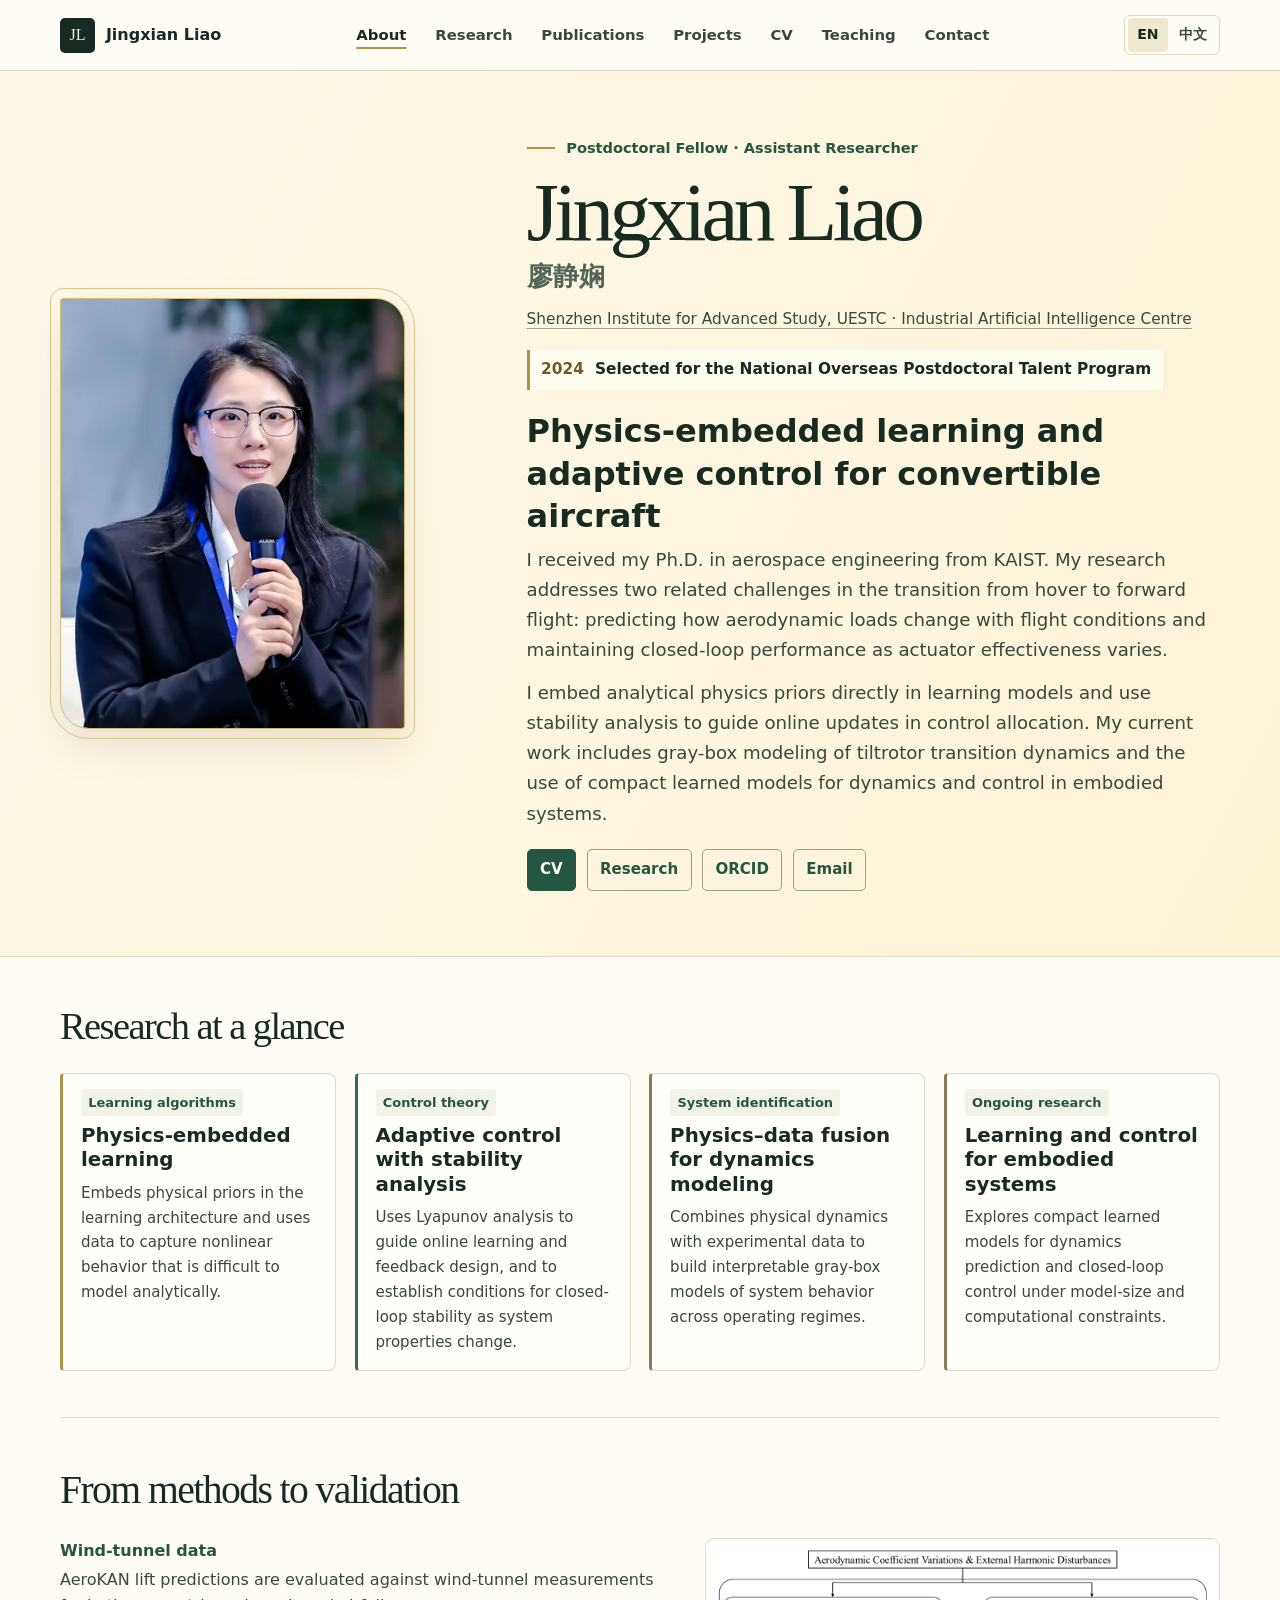
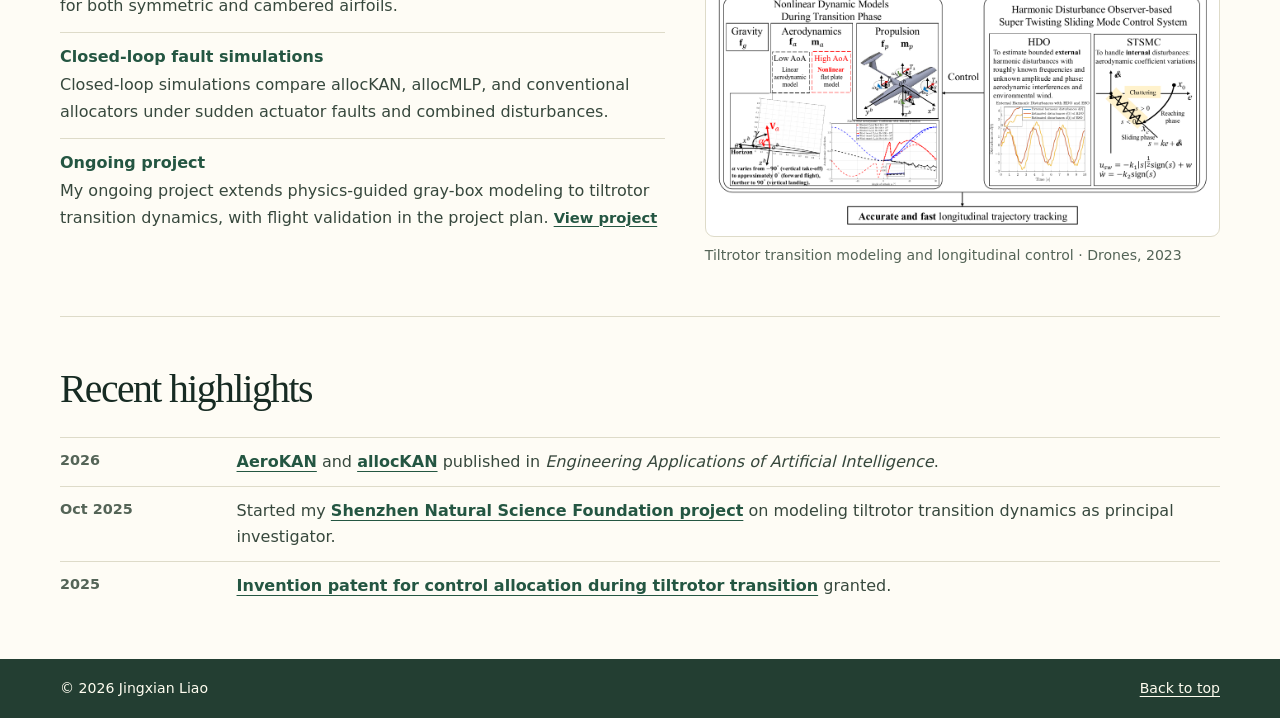
==== commit 9599d2a5: "Expand About research themes and move reviewing to Teaching" ====
--- a/index.html
+++ b/index.html
@@ -12,7 +12,7 @@
   <meta property="og:url" content="https://jingxianliao.github.io/">
   <title>Scientific Machine Learning and Control · Jingxian Liao</title>
   <link rel="canonical" href="https://jingxianliao.github.io/">
-  <link rel="stylesheet" href="academic.css?v=pages-20261126">
+  <link rel="stylesheet" href="academic.css?v=profile-20261126">
   <script src="academic.js?v=pages-20261126" defer></script>
 </head>
 <body id="top" data-page="about" data-title-zh="科学机器学习与控制 · 廖静娴">
@@ -38,40 +38,86 @@
   <main id="main">
     <section class="about" id="about" aria-labelledby="about-name">
       <div class="shell hero">
+        <figure class="hero-portrait">
+          <img src="assets/jingxian-liao-portrait.webp" width="1200" height="800" fetchpriority="high" alt="Jingxian Liao speaking at an academic event" data-alt-zh="廖静娴在学术活动中发言">
+        </figure>
         <div class="hero-copy">
           <p class="hero-role" data-zh="博士后 · 助理研究员">Postdoctoral Fellow · Assistant Researcher</p>
           <h1 id="about-name" data-zh="廖静娴">Jingxian Liao</h1>
           <p class="alt-name" lang="zh-CN" data-zh="Jingxian Liao">廖静娴</p>
           <p class="hero-affiliation"><a href="https://www.i4ai.org/" data-zh="电子科技大学（深圳）高等研究院 · 人工智能工业创新研究中心">Shenzhen Institute for Advanced Study, UESTC · Industrial Artificial Intelligence Centre</a></p>
           <div class="hero-honor"><time datetime="2024" data-zh="2024 年">2024</time><strong data-zh="入选国家海外博士后人才引进项目">Selected for the National Overseas Postdoctoral Talent Program</strong></div>
-          <h2 class="hero-research" data-zh="物理机理嵌入式学习与自适应控制">Physics-embedded learning and adaptive control</h2>
-          <p class="hero-description" data-zh="我的研究聚焦物理机理嵌入式机器学习与基于稳定性分析的自适应控制，重点解决可转换构型飞行器过渡飞行中的气动建模与在线控制分配问题，并探索相关方法在具身智能系统动力学建模与控制中的应用。">I develop machine learning methods that embed physical knowledge and adaptive control methods grounded in stability analysis. My work addresses aerodynamic modeling and online control allocation for convertible aircraft during transition, with ongoing research on modeling and control for embodied intelligence.</p>
+          <h2 class="hero-research" data-zh="面向可转换构型飞行器的物理机理嵌入式学习与自适应控制">Physics-embedded learning and adaptive control for convertible aircraft</h2>
+          <p class="hero-description" data-zh="我在韩国科学技术院（KAIST）获航空航天工程博士学位。我的研究聚焦可转换构型飞行器从悬停到前飞的过渡过程，关注两个相互关联的问题：如何预测随飞行状态变化的气动载荷，以及如何在执行器效能变化时维持闭环控制性能。">I received my Ph.D. in aerospace engineering from KAIST. My research addresses two related challenges in the transition from hover to forward flight: predicting how aerodynamic loads change with flight conditions and maintaining closed-loop performance as actuator effectiveness varies.</p>
+          <p class="hero-description" data-zh="我将解析物理先验直接嵌入学习模型，并用稳定性分析指导控制分配的在线更新。目前，我正在推进倾转旋翼过渡段的灰箱动力学建模，也在探索如何把紧凑的学习模型用于具身智能系统的动力学建模与控制。">I embed analytical physics priors directly in learning models and use stability analysis to guide online updates in control allocation. My current work includes gray-box modeling of tiltrotor transition dynamics and the use of compact learned models for dynamics and control in embodied systems.</p>
           <div class="hero-actions">
-            <a class="button primary" href="research.html" data-zh="研究方向">Research</a>
-            <a class="button" href="assets/Jingxian-Liao-CV.pdf" data-zh="学术简历 PDF">CV PDF</a>
-            <a class="text-link" href="https://orcid.org/0000-0002-6148-9685">ORCID</a>
-            <a class="text-link" href="contact.html" data-zh="联系我">Contact</a>
+            <a class="button primary" href="cv.html" data-zh="学术简历">CV</a>
+            <a class="button" href="research.html" data-zh="研究方向">Research</a>
+            <a class="button" href="https://orcid.org/0000-0002-6148-9685">ORCID</a>
+            <a class="button" href="mailto:jingxianliao@uestc.edu.cn" data-zh="邮件联系">Email</a>
           </div>
         </div>
-        <figure class="hero-portrait">
-          <img src="assets/jingxian-liao-portrait.webp" width="1200" height="800" fetchpriority="high" alt="Jingxian Liao speaking at an academic event" data-alt-zh="廖静娴在学术活动中发言">
-        </figure>
       </div>
     </section>
     <section class="shell section about-research" aria-labelledby="about-research-title">
       <div class="section-heading">
-        <h2 id="about-research-title" data-zh="代表研究">Selected research</h2>
+        <h2 id="about-research-title" data-zh="研究概览">Research at a glance</h2>
       </div>
-      <div class="research-grid">
+      <div class="research-grid about-work-grid">
         <a class="about-work" href="research.html#aerokan">
-          <strong>AeroKAN</strong>
-          <span data-zh="将解析升力先验嵌入边函数，用于可转换构型飞行器的过渡段气动预测。">Embeds an analytical lift prior in network edge functions for aerodynamic prediction during transition.</span>
+          <span class="work-label" data-zh="学习算法">Learning algorithms</span>
+          <h3 data-zh="物理机理嵌入式学习">Physics-embedded learning</h3>
+          <span data-zh="将物理先验嵌入模型结构，由数据学习解析模型难以描述的非线性行为。">Embeds physical priors in the learning architecture and uses data to capture nonlinear behavior that is difficult to model analytically.</span>
         </a>
         <a class="about-work" href="research.html#allockan">
-          <strong>allocKAN</strong>
-          <span data-zh="随执行器效能变化在线调整控制分配，并推导闭环稳定性条件。">Adapts control allocation as actuator effectiveness changes, with a Lyapunov analysis of closed-loop behavior.</span>
+          <span class="work-label" data-zh="控制理论">Control theory</span>
+          <h3 data-zh="基于稳定性分析的自适应控制">Adaptive control with stability analysis</h3>
+          <span data-zh="用李雅普诺夫分析指导在线学习与反馈控制设计，建立系统特性变化时的闭环稳定性条件。">Uses Lyapunov analysis to guide online learning and feedback design, and to establish conditions for closed-loop stability as system properties change.</span>
+        </a>
+        <a class="about-work" href="projects.html#project-shenzhen">
+          <span class="work-label" data-zh="系统辨识">System identification</span>
+          <h3 data-zh="机理与数据融合的动力学建模">Physics–data fusion for dynamics modeling</h3>
+          <span data-zh="把动力学机理与实验数据结合，构建可解释的灰箱模型，描述系统跨工况的动态响应。">Combines physical dynamics with experimental data to build interpretable gray-box models of system behavior across operating regimes.</span>
+        </a>
+        <a class="about-work" href="research.html#ongoing">
+          <span class="work-label" data-zh="在研方向">Ongoing research</span>
+          <h3 data-zh="具身系统的学习与控制">Learning and control for embodied systems</h3>
+          <span data-zh="探索如何在模型规模和计算资源受限时，学习可用于动力学预测与闭环控制的紧凑模型。">Explores compact learned models for dynamics prediction and closed-loop control under model-size and computational constraints.</span>
         </a>
       </div>
+    </section>
+    <section class="shell section about-validation" aria-labelledby="validation-title">
+      <div class="section-heading">
+        <h2 id="validation-title" data-zh="从方法到验证">From methods to validation</h2>
+      </div>
+      <div class="validation-grid">
+        <dl class="validation-list">
+          <div>
+            <dt data-zh="风洞数据">Wind-tunnel data</dt>
+            <dd data-zh="用对称与有弯度翼型的风洞测量数据评估 AeroKAN 的升力预测。">AeroKAN lift predictions are evaluated against wind-tunnel measurements for both symmetric and cambered airfoils.</dd>
+          </div>
+          <div>
+            <dt data-zh="闭环故障仿真">Closed-loop fault simulations</dt>
+            <dd data-zh="在执行器突发故障及复合扰动场景中，比较 allocKAN、allocMLP 与传统分配方法的闭环表现。">Closed-loop simulations compare allocKAN, allocMLP, and conventional allocators under sudden actuator faults and combined disturbances.</dd>
+          </div>
+          <div>
+            <dt data-zh="在研项目">Ongoing project</dt>
+            <dd><span data-zh="将机理与数据融合的灰箱建模推进到倾转旋翼过渡飞行，并将飞行验证纳入项目计划。">My ongoing project extends physics-guided gray-box modeling to tiltrotor transition dynamics, with flight validation in the project plan.</span> <a class="text-link" href="projects.html#project-shenzhen" data-zh="查看项目">View project</a></dd>
+          </div>
+        </dl>
+        <figure class="validation-figure">
+          <a href="publications.html#paper-tiltrotor"><img src="assets/paper-tiltrotor.webp" width="2400" height="1351" loading="lazy" alt="Tiltrotor transition model and longitudinal control architecture from Drones (2023)" data-alt-zh="Drones 论文中的倾转旋翼过渡段动力学模型与纵向闭环控制架构"></a>
+          <figcaption data-zh="倾转旋翼过渡段建模与纵向控制 · Drones，2023">Tiltrotor transition modeling and longitudinal control · Drones, 2023</figcaption>
+        </figure>
+      </div>
+    </section>
+    <section class="shell section about-updates" aria-labelledby="updates-title">
+      <div class="section-heading"><h2 id="updates-title" data-zh="近期进展">Recent highlights</h2></div>
+      <ul class="highlight-list">
+        <li><time datetime="2026" data-zh="2026 年">2026</time><p><a class="text-link" href="publications.html#paper-aero">AeroKAN</a> <span data-zh="和">and</span> <a class="text-link" href="publications.html#paper-alloc">allocKAN</a> <span data-zh="发表于">published in</span> <em>Engineering Applications of Artificial Intelligence</em><span data-zh="。">.</span></p></li>
+        <li><time datetime="2025-10" data-zh="2025 年 10 月">Oct 2025</time><p><span data-zh="主持的">Started my</span> <a class="text-link" href="projects.html#project-shenzhen" data-zh="深圳市自然科学基金面上项目">Shenzhen Natural Science Foundation project</a> <span data-zh="启动，研究倾转旋翼飞行器的过渡段动力学建模。">on modeling tiltrotor transition dynamics as principal investigator.</span></p></li>
+        <li><time datetime="2025" data-zh="2025 年">2025</time><p><a class="text-link" href="publications.html#patents" data-zh="倾转旋翼飞行器过渡态控制分配发明专利">Invention patent for control allocation during tiltrotor transition</a> <span data-zh="获授权。">granted.</span></p></li>
+      </ul>
     </section>
   </main>
   <footer class="site-footer">
--- a/academic.css
+++ b/academic.css
@@ -385,3 +385,93 @@
   html { scroll-padding-top: 8.5rem; }
   .publication-lead { align-items: flex-start; flex-direction: column; }
 }
+
+/* About biography, research evidence, and highlights */
+.about .hero {
+  grid-template-columns: minmax(230px, .82fr) minmax(0, 1.48fr);
+  gap: clamp(2rem, 6.5vw, 5.15rem);
+}
+.about .hero-portrait { justify-self: start; max-width: 345px; aspect-ratio: 4/5; }
+.about .hero-research { font-size: clamp(1.34rem, 2.55vw, 2rem); }
+.about .hero-description { max-width: 43rem; }
+.about .hero-description + .hero-description { margin-top: .78rem; }
+.about .hero-actions { gap: .48rem .65rem; }
+.about-work-grid { grid-template-columns: repeat(4, minmax(0, 1fr)); }
+.about-work-grid .about-work { align-content: start; gap: .5rem; }
+.about-work-grid .about-work:nth-child(n+3) { border-left-color: #8d7956; }
+.about-work-grid .about-work .work-label {
+  justify-self: start;
+  padding: .17rem .46rem;
+  border-radius: 4px;
+  background: var(--wash);
+  color: var(--link);
+  font-size: .81rem;
+  font-weight: 680;
+}
+.about-work-grid .about-work h3 { font-size: clamp(1.08rem, 1.65vw, 1.24rem); }
+.about-work-grid .about-work:hover h3 { text-decoration: underline; }
+.about-validation, .about-updates { padding-block: clamp(1.8rem, 3.8vw, 3.15rem); }
+.about-validation .section-heading h2,
+.about-updates .section-heading h2,
+.reviewing-section .section-heading h2,
+.visitor-section .section-heading h2 { font-size: clamp(1.72rem, 3.5vw, 2.48rem); }
+.validation-grid {
+  display: grid;
+  grid-template-columns: minmax(0, 1.08fr) minmax(0, .92fr);
+  gap: clamp(1rem, 3.6vw, 2.5rem);
+  align-items: start;
+}
+.validation-list { display: grid; gap: .78rem; }
+.validation-list div + div { border-top: 1px solid var(--line); padding-top: .67rem; }
+.validation-list dt { color: var(--link); font-weight: 720; }
+.validation-list dd { color: var(--body); margin-top: .12rem; }
+.validation-figure a {
+  display: block;
+  padding: .58rem;
+  border: 1px solid var(--line);
+  border-radius: 9px;
+  background: white;
+}
+.validation-figure a:hover { border-color: var(--green); }
+.validation-figure img { display: block; width: 100%; height: auto; }
+.validation-figure figcaption { color: var(--muted); font-size: .88rem; margin-top: .42rem; }
+.highlight-list { padding: 0; margin: 0; list-style: none; }
+.highlight-list li {
+  display: grid;
+  grid-template-columns: minmax(5.5rem, .16fr) minmax(0, 1fr);
+  gap: .4rem 1.2rem;
+  padding: .67rem 0;
+  border-top: 1px solid var(--line);
+}
+.highlight-list time { color: var(--muted); font-size: .9rem; font-weight: 680; }
+.highlight-list p { color: var(--body); }
+.highlight-list .text-link { font-size: inherit; }
+
+.reviewing-section, .visitor-section { margin-top: clamp(1.65rem, 4vw, 3rem); }
+.reviewing-grid { display: grid; grid-template-columns: 1fr 1fr; gap: .9rem; }
+.reviewing-card {
+  padding: 1.03rem 1.2rem;
+  border: 1px solid var(--line);
+  border-radius: 8px;
+  background: var(--surface);
+}
+.reviewing-card h3 { color: var(--link); font-size: 1.08rem; }
+.reviewing-card ul { margin: .54rem 0 0; padding-inline-start: 1.08rem; color: var(--body); }
+.reviewing-card li + li { margin-top: .34rem; }
+.reviewing-link { display: inline-block; margin-top: .73rem; }
+.cv-notes-single { grid-template-columns: 1fr; }
+.cv-service-link { margin-top: .7rem; }
+
+@media (max-width: 830px) {
+  .about .hero { grid-template-columns: minmax(170px, .78fr) minmax(0, 1.45fr); gap: 1.65rem; }
+  .about-work-grid { grid-template-columns: repeat(2, minmax(0, 1fr)); }
+}
+@media (max-width: 620px) {
+  .about .hero, .validation-grid, .reviewing-grid { grid-template-columns: 1fr; }
+  .about .hero-copy { grid-row: 1; }
+  .about .hero-portrait { max-width: 240px; }
+  .highlight-list li { grid-template-columns: 1fr; gap: .14rem; }
+}
+@media (max-width: 500px) {
+  .about-work-grid { grid-template-columns: 1fr; }
+}
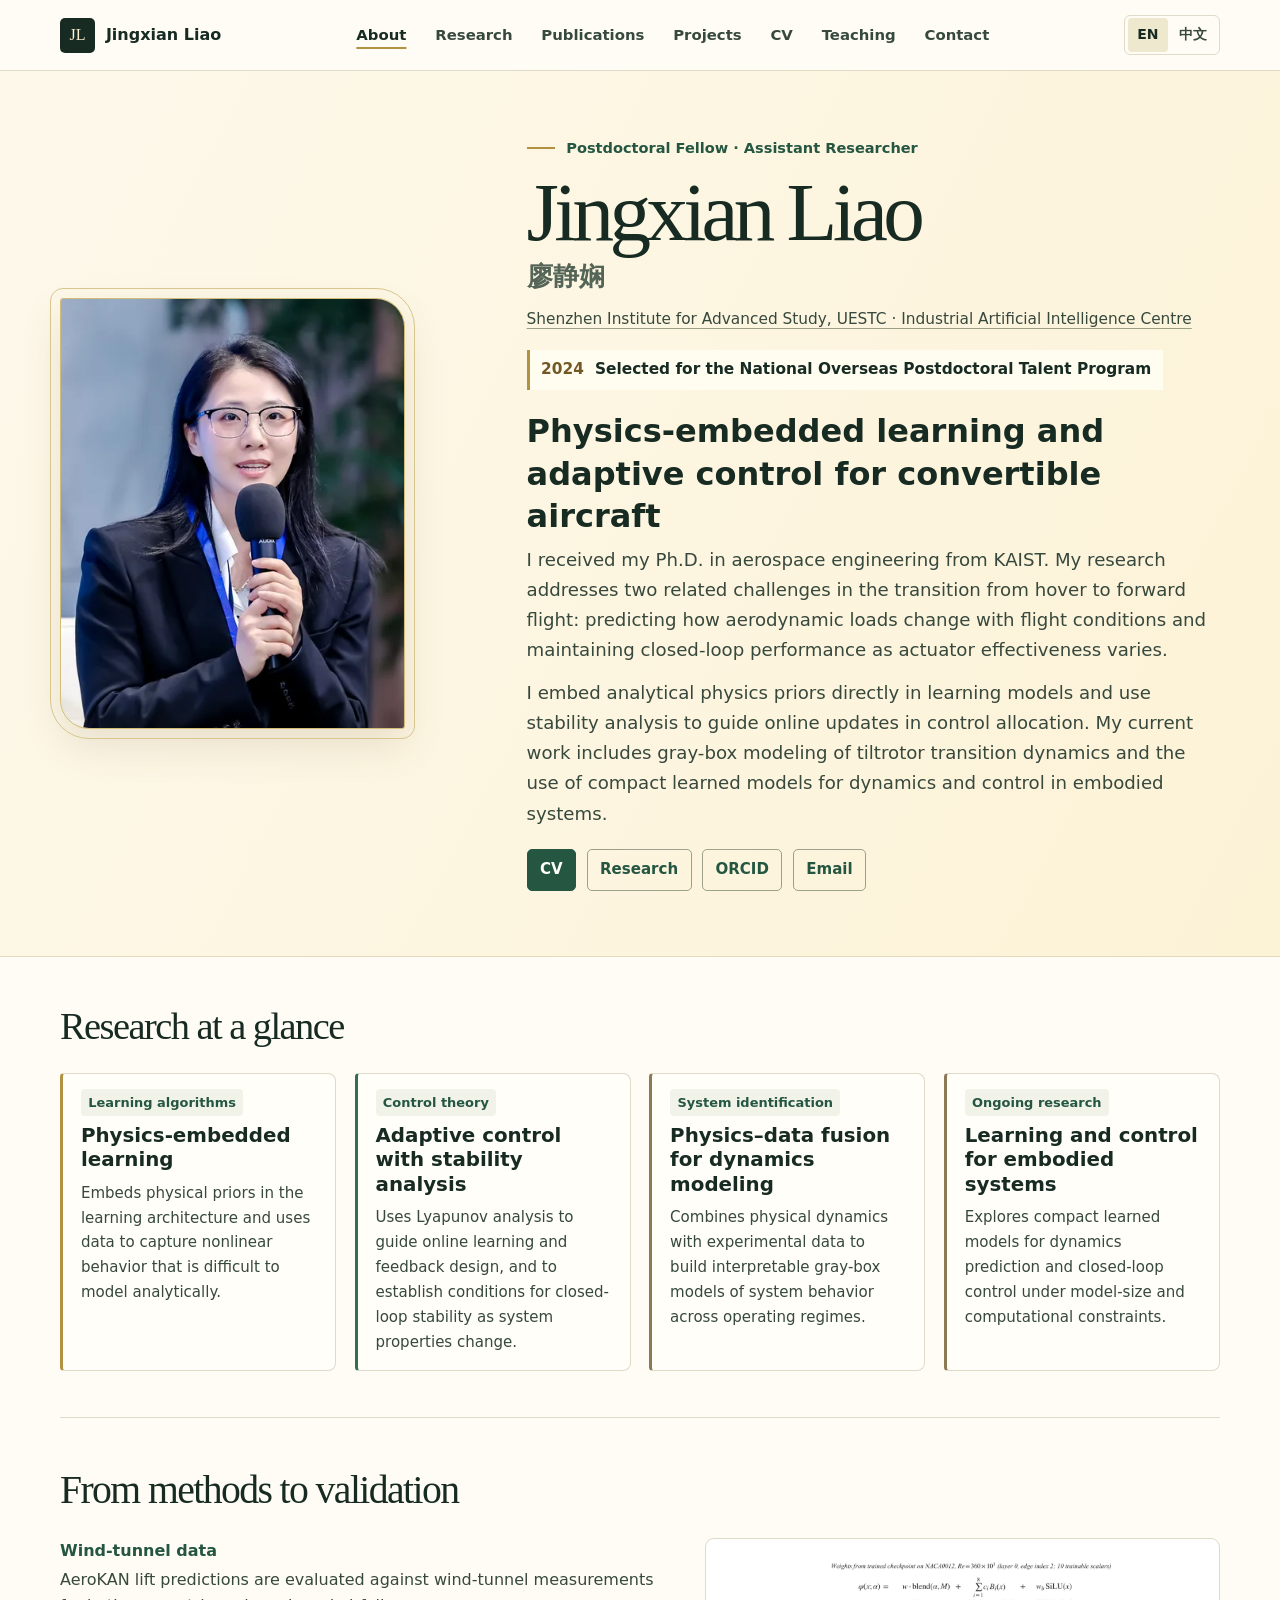
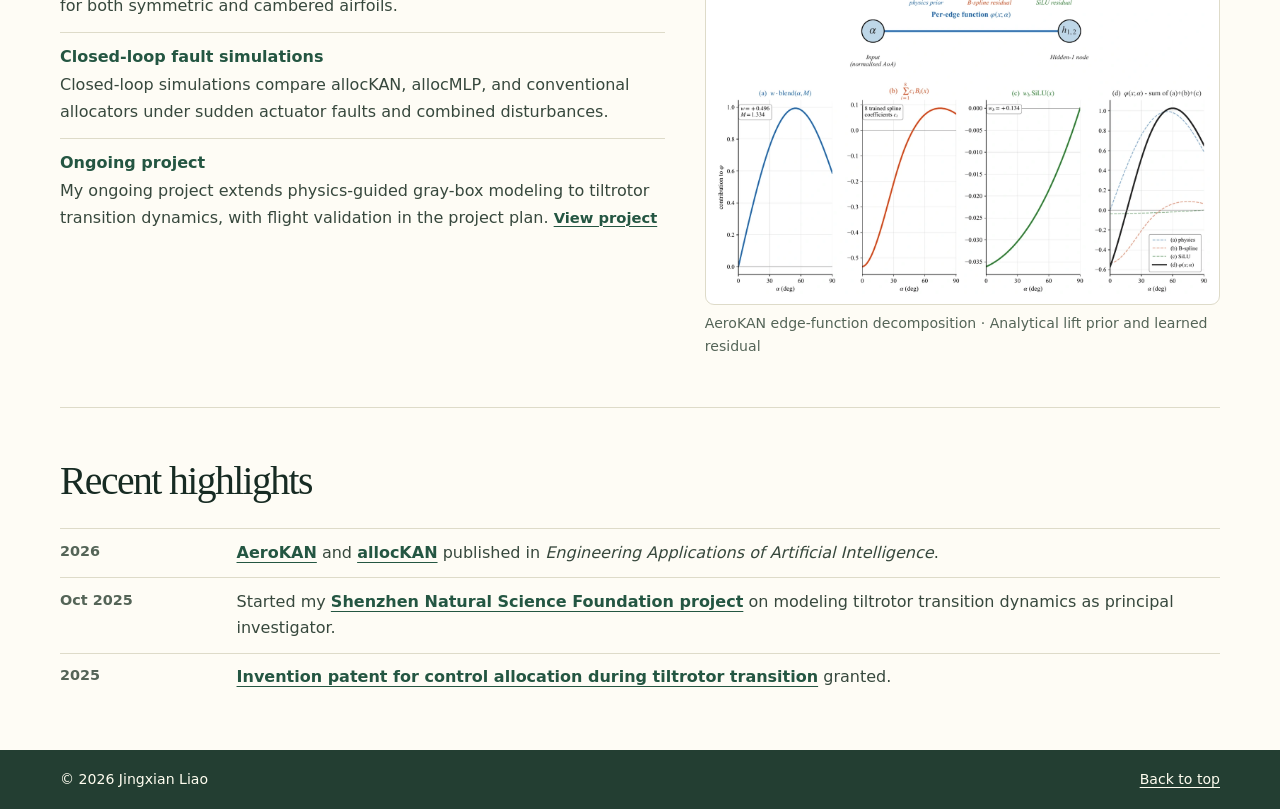
==== commit 26d48a65: "Feature AeroKAN edge functions on About" ====
--- a/index.html
+++ b/index.html
@@ -106,8 +106,8 @@
           </div>
         </dl>
         <figure class="validation-figure">
-          <a href="publications.html#paper-tiltrotor"><img src="assets/paper-tiltrotor.webp" width="2400" height="1351" loading="lazy" alt="Tiltrotor transition model and longitudinal control architecture from Drones (2023)" data-alt-zh="Drones 论文中的倾转旋翼过渡段动力学模型与纵向闭环控制架构"></a>
-          <figcaption data-zh="倾转旋翼过渡段建模与纵向控制 · Drones，2023">Tiltrotor transition modeling and longitudinal control · Drones, 2023</figcaption>
+          <a href="publications.html#paper-aero"><img class="aero-edge-diagram" src="assets/paper-aero.webp" width="1400" height="980" loading="lazy" alt="AeroKAN edge function decomposed into an analytical lift prior, a B-spline term, and a SiLU term" data-alt-zh="AeroKAN 边函数分解为解析升力先验、B 样条和 SiLU 三项"></a>
+          <figcaption data-zh="AeroKAN 边函数分解 · 解析升力先验与可学习残差">AeroKAN edge-function decomposition · Analytical lift prior and learned residual</figcaption>
         </figure>
       </div>
     </section>
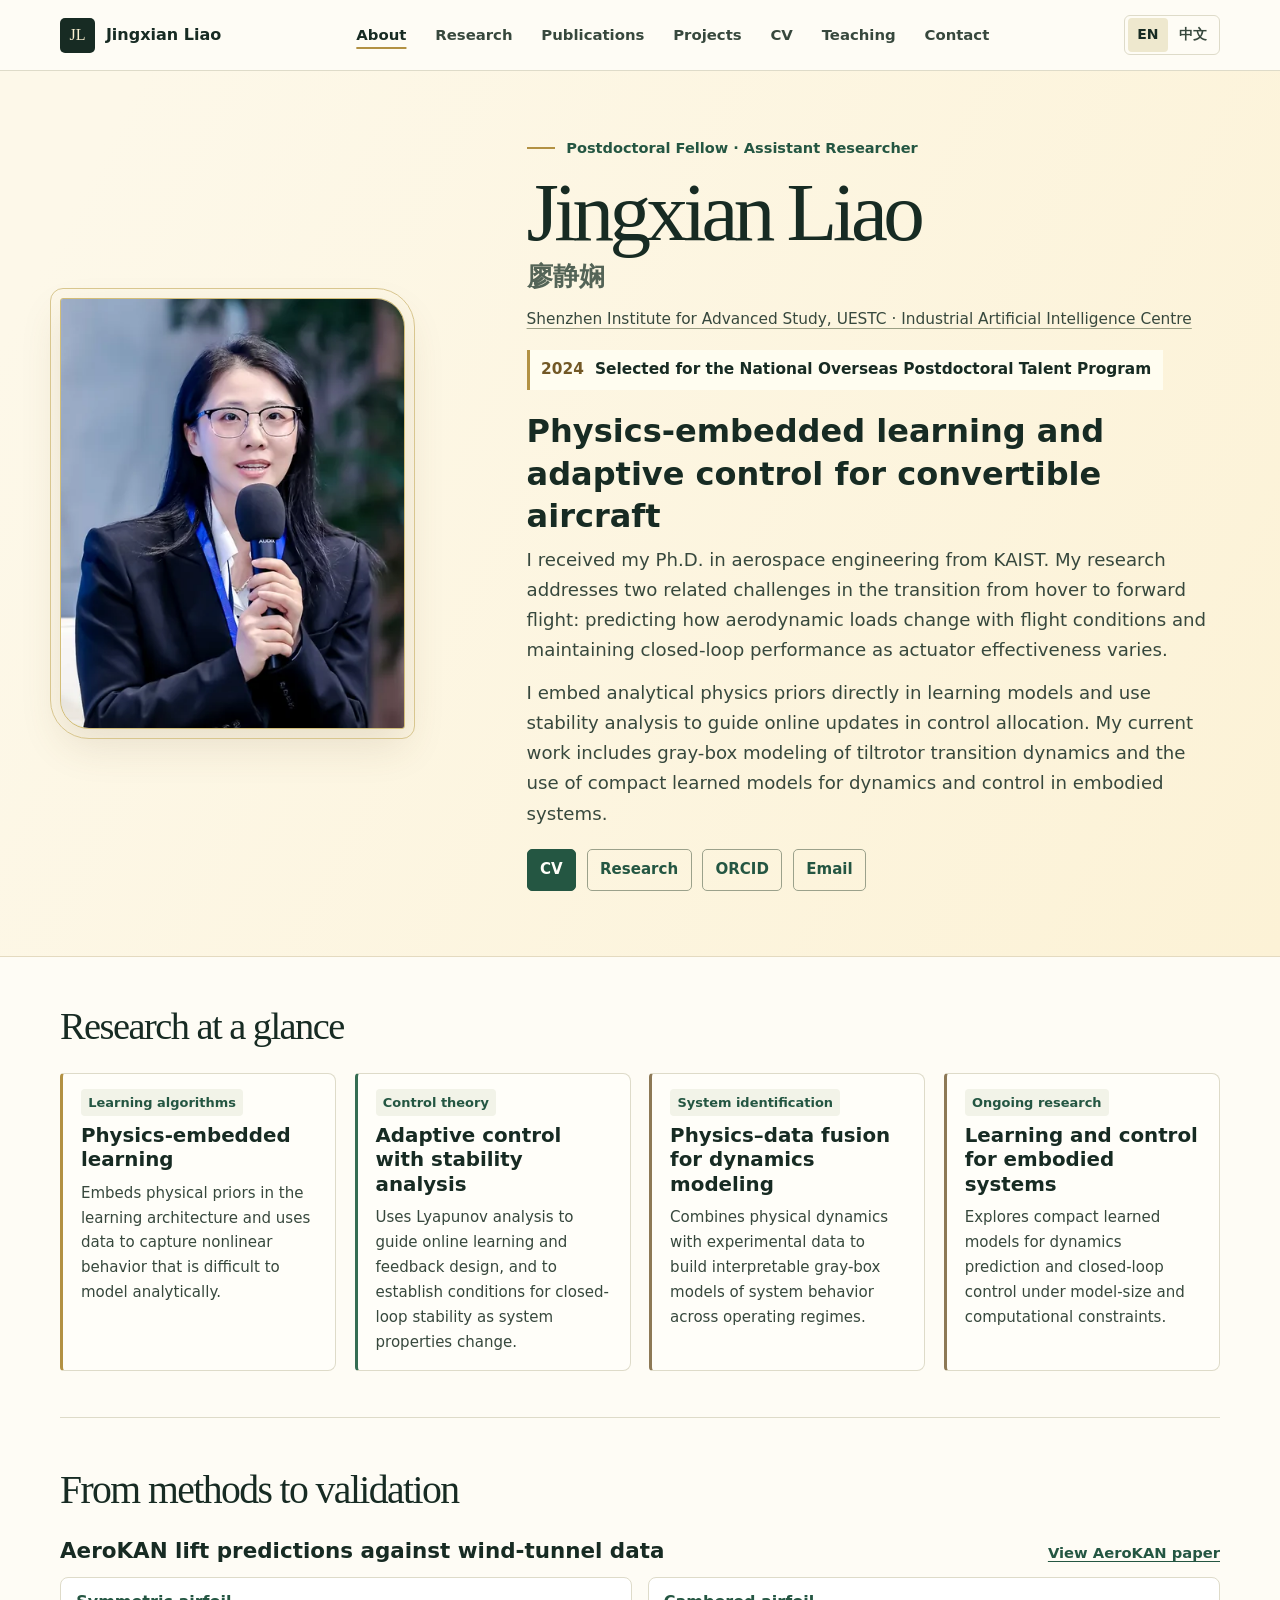
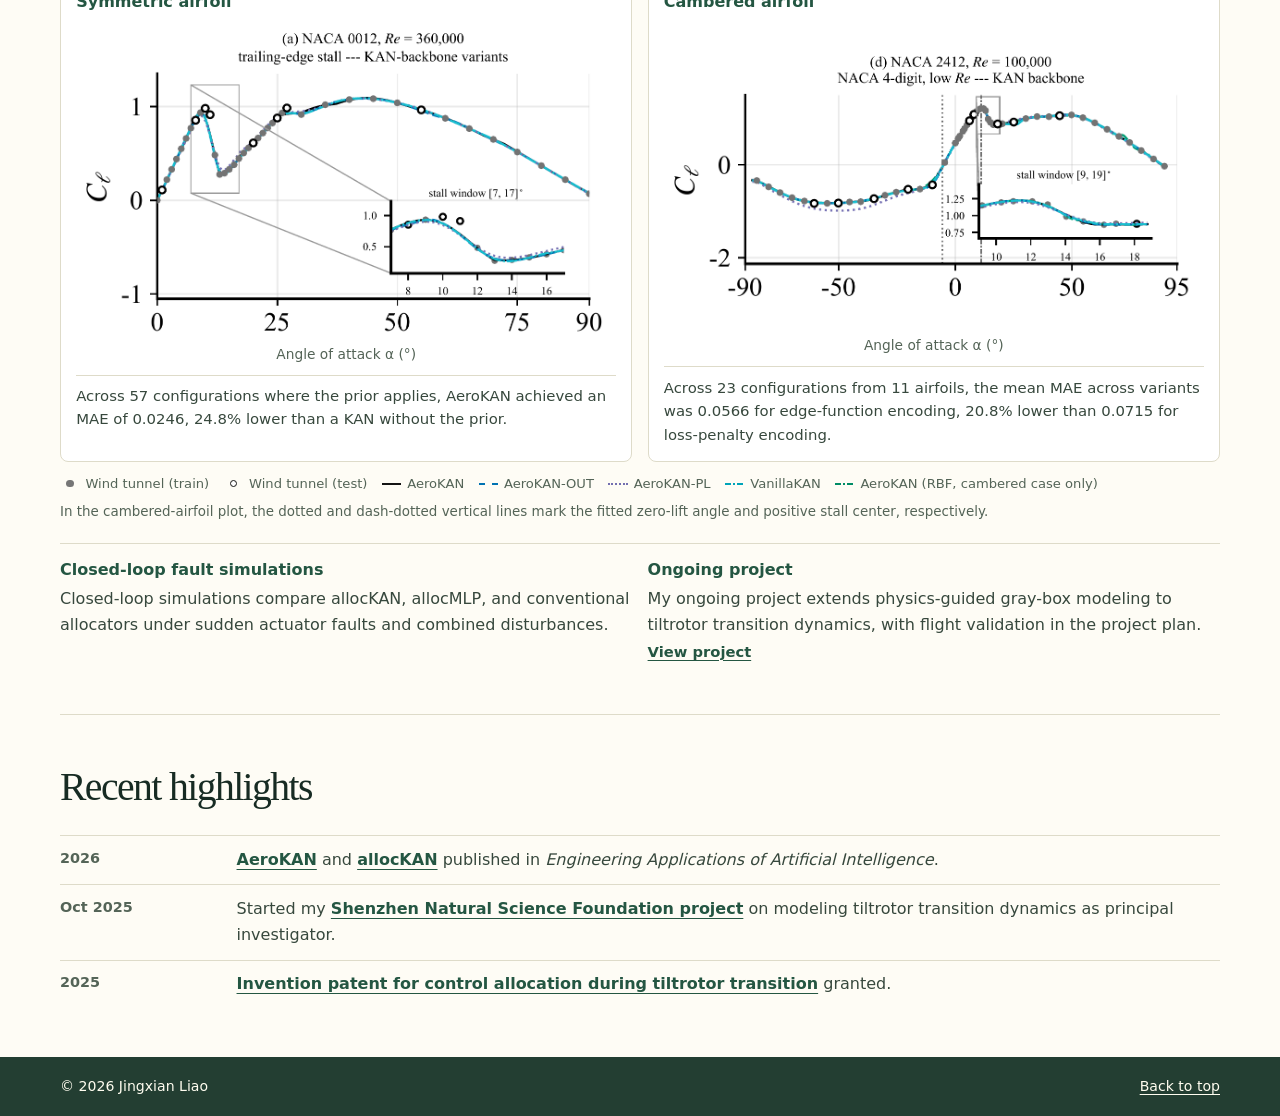
==== commit 2f8327c1: "Show symmetric and cambered lift comparisons on About" ====
--- a/index.html
+++ b/index.html
@@ -12,7 +12,7 @@
   <meta property="og:url" content="https://jingxianliao.github.io/">
   <title>Scientific Machine Learning and Control · Jingxian Liao</title>
   <link rel="canonical" href="https://jingxianliao.github.io/">
-  <link rel="stylesheet" href="academic.css?v=profile-20261126">
+  <link rel="stylesheet" href="academic.css?v=lift-20261126">
   <script src="academic.js?v=pages-20261126" defer></script>
 </head>
 <body id="top" data-page="about" data-title-zh="科学机器学习与控制 · 廖静娴">
@@ -90,26 +90,50 @@
       <div class="section-heading">
         <h2 id="validation-title" data-zh="从方法到验证">From methods to validation</h2>
       </div>
-      <div class="validation-grid">
-        <dl class="validation-list">
-          <div>
-            <dt data-zh="风洞数据">Wind-tunnel data</dt>
-            <dd data-zh="用对称与有弯度翼型的风洞测量数据评估 AeroKAN 的升力预测。">AeroKAN lift predictions are evaluated against wind-tunnel measurements for both symmetric and cambered airfoils.</dd>
-          </div>
-          <div>
-            <dt data-zh="闭环故障仿真">Closed-loop fault simulations</dt>
-            <dd data-zh="在执行器突发故障及复合扰动场景中，比较 allocKAN、allocMLP 与传统分配方法的闭环表现。">Closed-loop simulations compare allocKAN, allocMLP, and conventional allocators under sudden actuator faults and combined disturbances.</dd>
-          </div>
-          <div>
-            <dt data-zh="在研项目">Ongoing project</dt>
-            <dd><span data-zh="将机理与数据融合的灰箱建模推进到倾转旋翼过渡飞行，并将飞行验证纳入项目计划。">My ongoing project extends physics-guided gray-box modeling to tiltrotor transition dynamics, with flight validation in the project plan.</span> <a class="text-link" href="projects.html#project-shenzhen" data-zh="查看项目">View project</a></dd>
-          </div>
-        </dl>
-        <figure class="validation-figure">
-          <a href="publications.html#paper-aero"><img class="aero-edge-diagram" src="assets/paper-aero.webp" width="1400" height="980" loading="lazy" alt="AeroKAN edge function decomposed into an analytical lift prior, a B-spline term, and a SiLU term" data-alt-zh="AeroKAN 边函数分解为解析升力先验、B 样条和 SiLU 三项"></a>
-          <figcaption data-zh="AeroKAN 边函数分解 · 解析升力先验与可学习残差">AeroKAN edge-function decomposition · Analytical lift prior and learned residual</figcaption>
-        </figure>
+      <div class="lift-comparison">
+        <div class="lift-heading">
+          <h3 data-zh="AeroKAN 升力预测与风洞数据对比">AeroKAN lift predictions against wind-tunnel data</h3>
+          <a class="text-link" href="publications.html#paper-aero" data-zh="查看 AeroKAN 论文">View AeroKAN paper</a>
+        </div>
+        <div class="lift-pair">
+          <figure class="lift-card">
+            <figcaption><h4 data-zh="对称翼型">Symmetric airfoil</h4></figcaption>
+            <a class="lift-chart" href="assets/aerokan-lift-symmetric.png" target="_blank" rel="noopener">
+              <img src="assets/aerokan-lift-symmetric.png" width="1167" height="684" loading="lazy" decoding="async" alt="Enlarge the NACA 0012 lift prediction curves and wind-tunnel data at Reynolds number 360,000" data-alt-zh="放大查看 NACA 0012 在雷诺数 360,000 下的升力预测曲线和风洞数据">
+            </a>
+            <p class="lift-axis" data-zh="攻角 α（°）">Angle of attack α (°)</p>
+            <p class="lift-result" data-zh="物理先验适用的 57 个工况中，AeroKAN 的平均绝对误差为 0.0246，较无先验 KAN 降低 24.8%。">Across 57 configurations where the prior applies, AeroKAN achieved an MAE of 0.0246, 24.8% lower than a KAN without the prior.</p>
+          </figure>
+          <figure class="lift-card">
+            <figcaption><h4 data-zh="有弯度翼型">Cambered airfoil</h4></figcaption>
+            <a class="lift-chart" href="assets/aerokan-lift-cambered.png" target="_blank" rel="noopener">
+              <img src="assets/aerokan-lift-cambered.png" width="1167" height="576" loading="lazy" decoding="async" alt="Enlarge the NACA 2412 lift prediction curves and wind-tunnel data at Reynolds number 100,000" data-alt-zh="放大查看 NACA 2412 在雷诺数 100,000 下的升力预测曲线和风洞数据">
+            </a>
+            <p class="lift-axis" data-zh="攻角 α（°）">Angle of attack α (°)</p>
+            <p class="lift-result" data-zh="11 种翼型的 23 个工况中，边函数结构编码组的平均绝对误差为 0.0566，较损失惩罚编码组的 0.0715 低 20.8%。">Across 23 configurations from 11 airfoils, the mean MAE across variants was 0.0566 for edge-function encoding, 20.8% lower than 0.0715 for loss-penalty encoding.</p>
+          </figure>
+        </div>
+        <ul class="lift-legend" aria-label="Lift plot legend" data-label-zh="升力对比图图例">
+          <li><i class="lift-mark train" aria-hidden="true"></i><span data-zh="风洞训练数据">Wind tunnel (train)</span></li>
+          <li><i class="lift-mark test" aria-hidden="true"></i><span data-zh="风洞测试数据">Wind tunnel (test)</span></li>
+          <li><i class="lift-mark structural" aria-hidden="true"></i><span>AeroKAN</span></li>
+          <li><i class="lift-mark skip-model" aria-hidden="true"></i><span>AeroKAN-OUT</span></li>
+          <li><i class="lift-mark penalty" aria-hidden="true"></i><span>AeroKAN-PL</span></li>
+          <li><i class="lift-mark vanilla" aria-hidden="true"></i><span>VanillaKAN</span></li>
+          <li><i class="lift-mark rbf" aria-hidden="true"></i><span data-zh="AeroKAN（RBF，仅有弯度翼型）">AeroKAN (RBF, cambered case only)</span></li>
+        </ul>
+        <p class="lift-note" data-zh="有弯度翼型图中的竖向点线与点划线分别标示拟合的零升力攻角和正向失速中心。">In the cambered-airfoil plot, the dotted and dash-dotted vertical lines mark the fitted zero-lift angle and positive stall center, respectively.</p>
       </div>
+      <dl class="validation-list validation-support">
+        <div>
+          <dt data-zh="闭环故障仿真">Closed-loop fault simulations</dt>
+          <dd data-zh="在执行器突发故障及复合扰动场景中，比较 allocKAN、allocMLP 与传统分配方法的闭环表现。">Closed-loop simulations compare allocKAN, allocMLP, and conventional allocators under sudden actuator faults and combined disturbances.</dd>
+        </div>
+        <div>
+          <dt data-zh="在研项目">Ongoing project</dt>
+          <dd><span data-zh="将机理与数据融合的灰箱建模推进到倾转旋翼过渡飞行，并将飞行验证纳入项目计划。">My ongoing project extends physics-guided gray-box modeling to tiltrotor transition dynamics, with flight validation in the project plan.</span> <a class="text-link" href="projects.html#project-shenzhen" data-zh="查看项目">View project</a></dd>
+        </div>
+      </dl>
     </section>
     <section class="shell section about-updates" aria-labelledby="updates-title">
       <div class="section-heading"><h2 id="updates-title" data-zh="近期进展">Recent highlights</h2></div>
--- a/academic.css
+++ b/academic.css
@@ -415,26 +415,9 @@
 .about-updates .section-heading h2,
 .reviewing-section .section-heading h2,
 .visitor-section .section-heading h2 { font-size: clamp(1.72rem, 3.5vw, 2.48rem); }
-.validation-grid {
-  display: grid;
-  grid-template-columns: minmax(0, 1.08fr) minmax(0, .92fr);
-  gap: clamp(1rem, 3.6vw, 2.5rem);
-  align-items: start;
-}
 .validation-list { display: grid; gap: .78rem; }
-.validation-list div + div { border-top: 1px solid var(--line); padding-top: .67rem; }
 .validation-list dt { color: var(--link); font-weight: 720; }
 .validation-list dd { color: var(--body); margin-top: .12rem; }
-.validation-figure a {
-  display: block;
-  padding: .58rem;
-  border: 1px solid var(--line);
-  border-radius: 9px;
-  background: white;
-}
-.validation-figure a:hover { border-color: var(--green); }
-.validation-figure img { display: block; width: 100%; height: auto; }
-.validation-figure figcaption { color: var(--muted); font-size: .88rem; margin-top: .42rem; }
 .highlight-list { padding: 0; margin: 0; list-style: none; }
 .highlight-list li {
   display: grid;
@@ -467,7 +450,7 @@
   .about-work-grid { grid-template-columns: repeat(2, minmax(0, 1fr)); }
 }
 @media (max-width: 620px) {
-  .about .hero, .validation-grid, .reviewing-grid { grid-template-columns: 1fr; }
+  .about .hero, .reviewing-grid { grid-template-columns: 1fr; }
   .about .hero-copy { grid-row: 1; }
   .about .hero-portrait { max-width: 240px; }
   .highlight-list li { grid-template-columns: 1fr; gap: .14rem; }
@@ -475,3 +458,45 @@
 @media (max-width: 500px) {
   .about-work-grid { grid-template-columns: 1fr; }
 }
+
+.lift-heading {
+  display: flex;
+  align-items: baseline;
+  justify-content: space-between;
+  flex-wrap: wrap;
+  gap: .5rem 1rem;
+  margin-bottom: .75rem;
+}
+.lift-heading h3 { font-size: clamp(1.1rem, 2vw, 1.34rem); }
+.lift-pair, .validation-support { display: grid; grid-template-columns: repeat(2, minmax(0, 1fr)); gap: .95rem; }
+.lift-card {
+  display: grid;
+  grid-template-rows: auto 1fr auto minmax(5.1rem, auto);
+  min-width: 0;
+  padding: .85rem .95rem;
+  border: 1px solid var(--line);
+  border-radius: 8px;
+  background: white;
+}
+.lift-card h4 { color: var(--link); font-size: 1rem; }
+.lift-chart { display: block; margin-top: .38rem; border-radius: 3px; }
+.lift-chart img { display: block; width: 100%; height: 100%; aspect-ratio: 1167 / 684; object-fit: contain; }
+.lift-axis { text-align: center; color: var(--muted); font-size: .86rem; }
+.lift-result { align-self: start; margin-top: .58rem; padding-top: .58rem; border-top: 1px solid var(--line); color: var(--body); font-size: .93rem; line-height: 1.58; }
+.lift-legend { display: flex; flex-wrap: wrap; gap: .35rem .9rem; margin: .7rem 0 0; padding: 0; list-style: none; }
+.lift-legend li { display: flex; align-items: center; gap: .36rem; color: var(--muted); font-size: .82rem; }
+.lift-note { margin-top: .38rem; color: var(--muted); font-size: .84rem; }
+.lift-mark { display: inline-block; width: 1.22rem; height: 0; border-top: 2px solid #141414; flex: none; }
+.lift-mark.train, .lift-mark.test { width: .47rem; height: .47rem; margin-inline: .38rem; border-radius: 50%; }
+.lift-mark.train { border: 0; background: #767676; }
+.lift-mark.test { border: 1.5px solid #141414; background: #fff; }
+.lift-mark.skip-model { border-top: 2px dashed #0072b2; }
+.lift-mark.penalty { border-top: 2px dotted #736fb0; }
+.lift-mark.vanilla, .lift-mark.rbf { height: 2px; border: 0; }
+.lift-mark.vanilla { background: repeating-linear-gradient(90deg,#00a4b9 0 6px,transparent 6px 8px,#00a4b9 8px 10px,transparent 10px 12px); }
+.lift-mark.rbf { background: repeating-linear-gradient(90deg,#008c66 0 6px,transparent 6px 8px,#008c66 8px 10px,transparent 10px 12px); }
+.validation-support { margin-top: 1.25rem; padding-top: .82rem; border-top: 1px solid var(--line); }
+@media (max-width: 650px) {
+  .lift-pair, .validation-support { grid-template-columns: 1fr; }
+  .lift-card { grid-template-rows: auto 1fr auto auto; }
+}
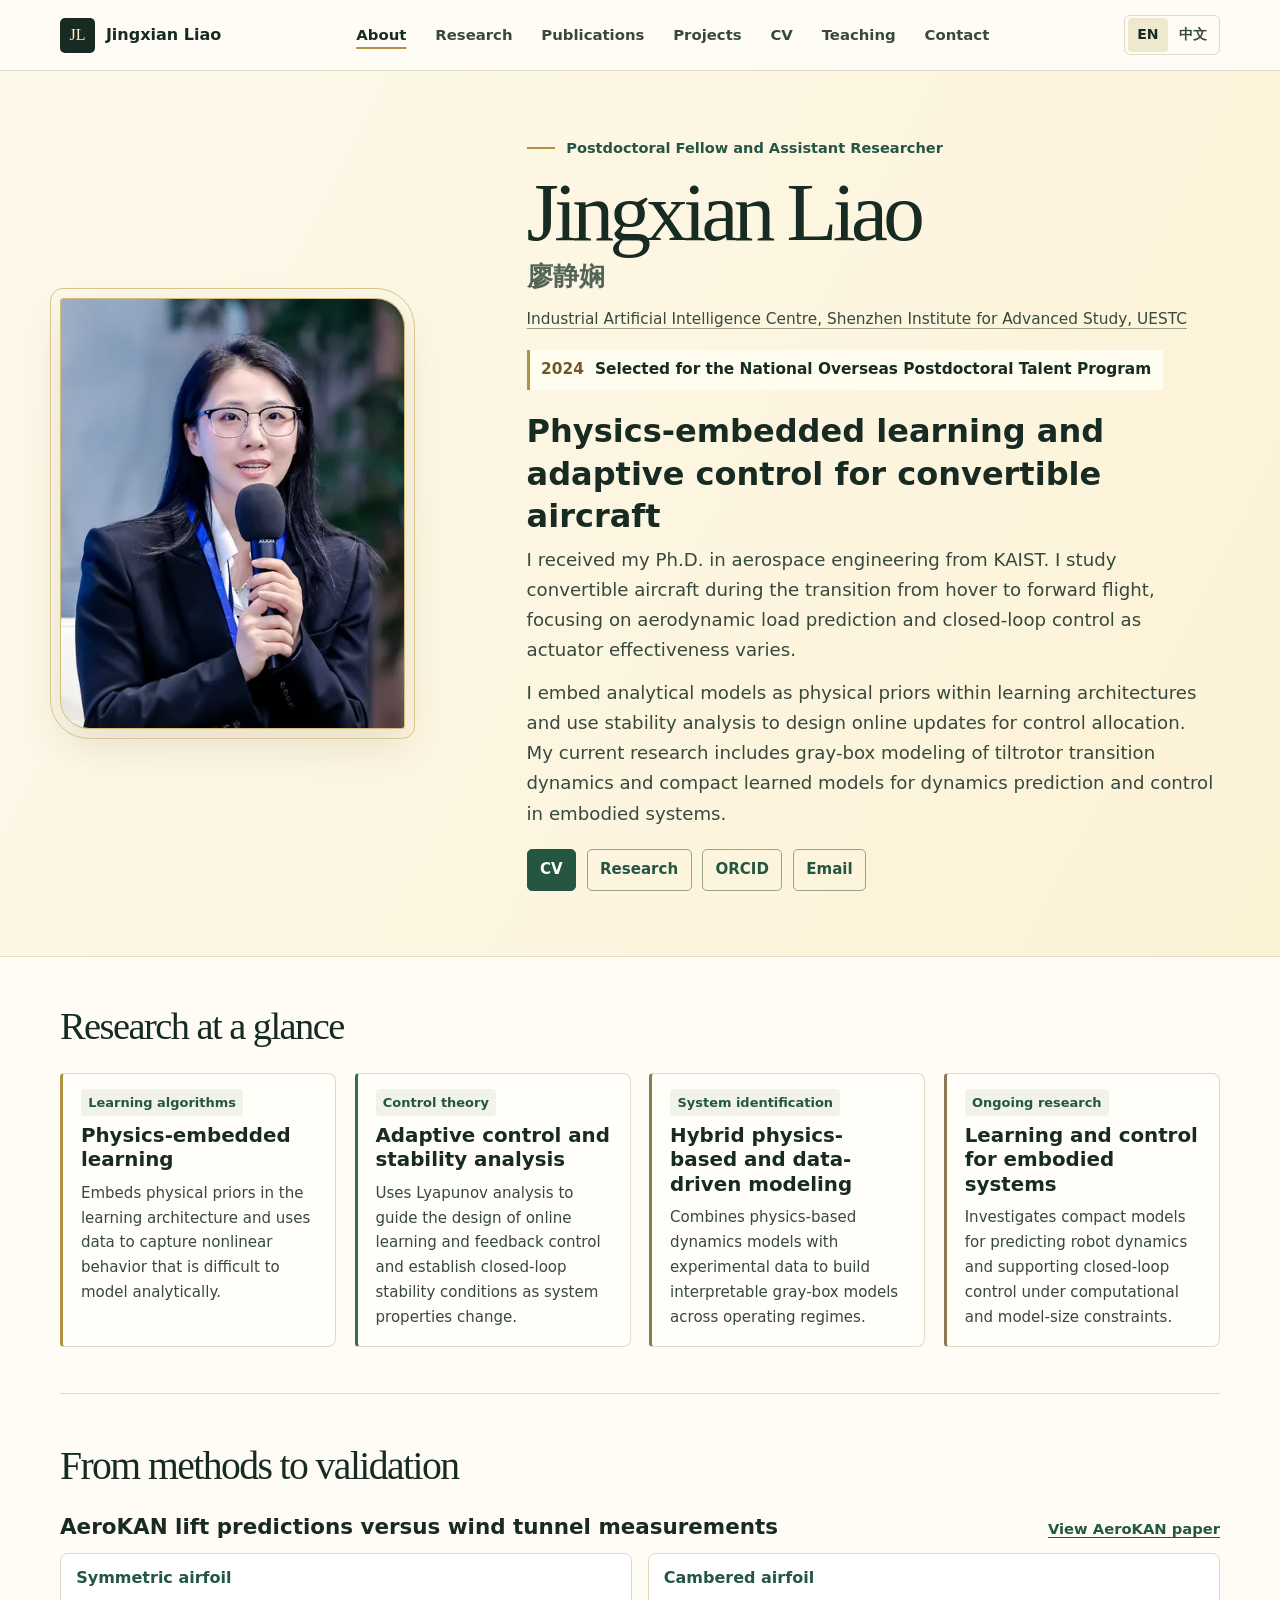
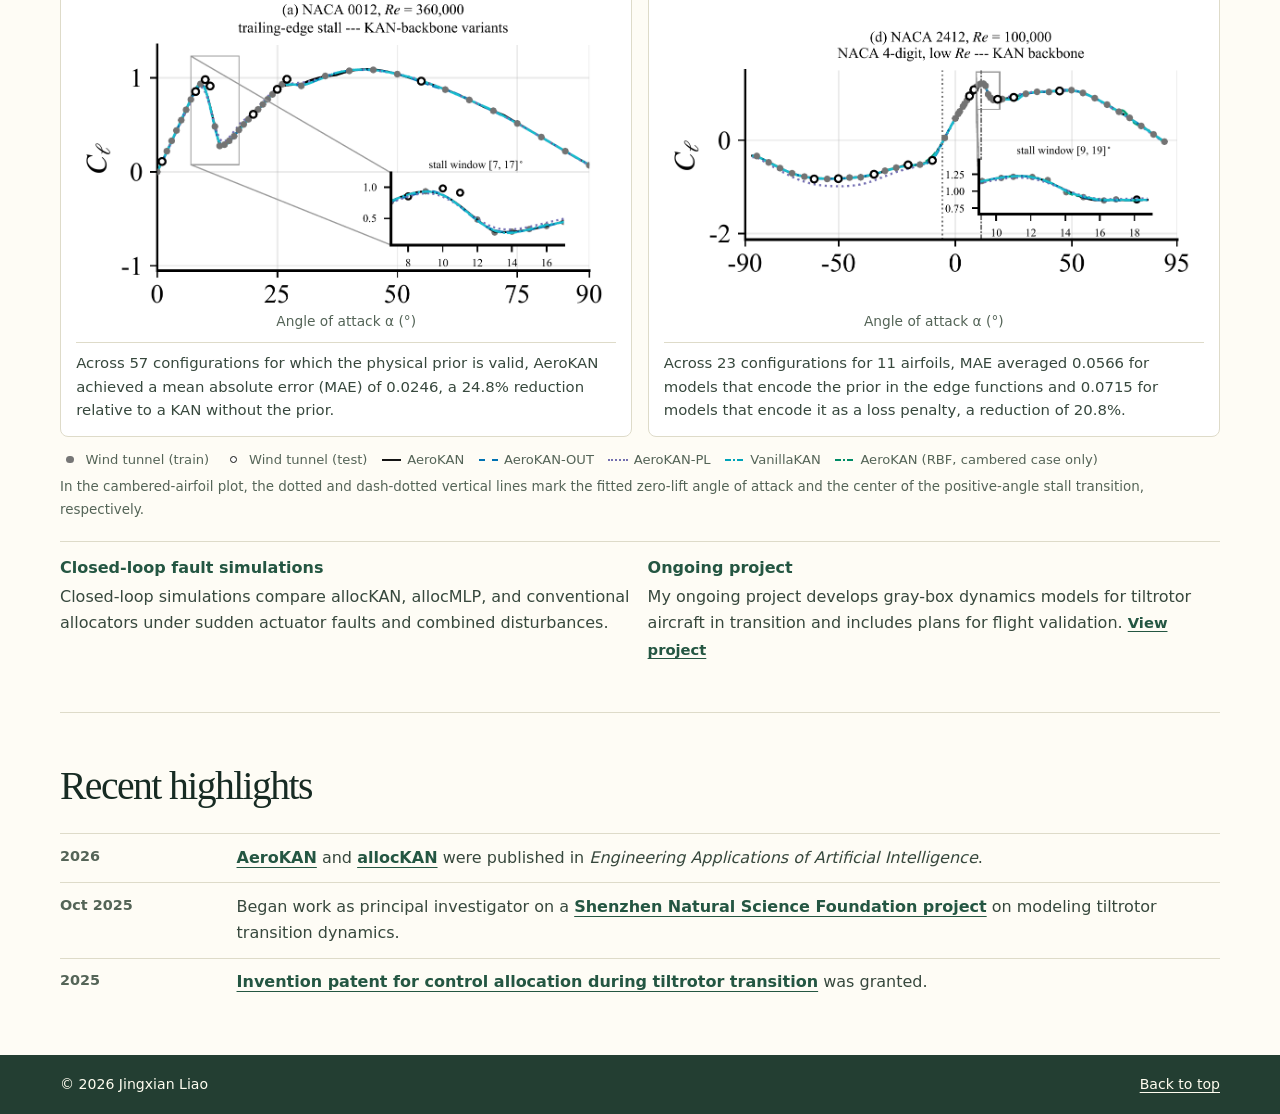
==== commit 59ac9edb: "Edit English terminology across the academic website" ====
--- a/index.html
+++ b/index.html
@@ -42,14 +42,14 @@
           <img src="assets/jingxian-liao-portrait.webp" width="1200" height="800" fetchpriority="high" alt="Jingxian Liao speaking at an academic event" data-alt-zh="廖静娴在学术活动中发言">
         </figure>
         <div class="hero-copy">
-          <p class="hero-role" data-zh="博士后 · 助理研究员">Postdoctoral Fellow · Assistant Researcher</p>
+          <p class="hero-role" data-zh="博士后 · 助理研究员">Postdoctoral Fellow and Assistant Researcher</p>
           <h1 id="about-name" data-zh="廖静娴">Jingxian Liao</h1>
           <p class="alt-name" lang="zh-CN" data-zh="Jingxian Liao">廖静娴</p>
-          <p class="hero-affiliation"><a href="https://www.i4ai.org/" data-zh="电子科技大学（深圳）高等研究院 · 人工智能工业创新研究中心">Shenzhen Institute for Advanced Study, UESTC · Industrial Artificial Intelligence Centre</a></p>
+          <p class="hero-affiliation"><a href="https://www.i4ai.org/" data-zh="电子科技大学（深圳）高等研究院 · 人工智能工业创新研究中心">Industrial Artificial Intelligence Centre, Shenzhen Institute for Advanced Study, UESTC</a></p>
           <div class="hero-honor"><time datetime="2024" data-zh="2024 年">2024</time><strong data-zh="入选国家海外博士后人才引进项目">Selected for the National Overseas Postdoctoral Talent Program</strong></div>
           <h2 class="hero-research" data-zh="面向可转换构型飞行器的物理机理嵌入式学习与自适应控制">Physics-embedded learning and adaptive control for convertible aircraft</h2>
-          <p class="hero-description" data-zh="我在韩国科学技术院（KAIST）获航空航天工程博士学位。我的研究聚焦可转换构型飞行器从悬停到前飞的过渡过程，关注两个相互关联的问题：如何预测随飞行状态变化的气动载荷，以及如何在执行器效能变化时维持闭环控制性能。">I received my Ph.D. in aerospace engineering from KAIST. My research addresses two related challenges in the transition from hover to forward flight: predicting how aerodynamic loads change with flight conditions and maintaining closed-loop performance as actuator effectiveness varies.</p>
-          <p class="hero-description" data-zh="我将解析物理先验直接嵌入学习模型，并用稳定性分析指导控制分配的在线更新。目前，我正在推进倾转旋翼过渡段的灰箱动力学建模，也在探索如何把紧凑的学习模型用于具身智能系统的动力学建模与控制。">I embed analytical physics priors directly in learning models and use stability analysis to guide online updates in control allocation. My current work includes gray-box modeling of tiltrotor transition dynamics and the use of compact learned models for dynamics and control in embodied systems.</p>
+          <p class="hero-description" data-zh="我在韩国科学技术院（KAIST）获航空航天工程博士学位。我的研究聚焦可转换构型飞行器从悬停到前飞的过渡过程，关注两个相互关联的问题：如何预测随飞行状态变化的气动载荷，以及如何在执行器效能变化时维持闭环控制性能。">I received my Ph.D. in aerospace engineering from KAIST. I study convertible aircraft during the transition from hover to forward flight, focusing on aerodynamic load prediction and closed-loop control as actuator effectiveness varies.</p>
+          <p class="hero-description" data-zh="我将解析物理先验直接嵌入学习模型，并用稳定性分析指导控制分配的在线更新。目前，我正在推进倾转旋翼过渡段的灰箱动力学建模，也在探索如何把紧凑的学习模型用于具身智能系统的动力学建模与控制。">I embed analytical models as physical priors within learning architectures and use stability analysis to design online updates for control allocation. My current research includes gray-box modeling of tiltrotor transition dynamics and compact learned models for dynamics prediction and control in embodied systems.</p>
           <div class="hero-actions">
             <a class="button primary" href="cv.html" data-zh="学术简历">CV</a>
             <a class="button" href="research.html" data-zh="研究方向">Research</a>
@@ -71,18 +71,18 @@
         </a>
         <a class="about-work" href="research.html#allockan">
           <span class="work-label" data-zh="控制理论">Control theory</span>
-          <h3 data-zh="基于稳定性分析的自适应控制">Adaptive control with stability analysis</h3>
-          <span data-zh="用李雅普诺夫分析指导在线学习与反馈控制设计，建立系统特性变化时的闭环稳定性条件。">Uses Lyapunov analysis to guide online learning and feedback design, and to establish conditions for closed-loop stability as system properties change.</span>
+          <h3 data-zh="基于稳定性分析的自适应控制">Adaptive control and stability analysis</h3>
+          <span data-zh="用李雅普诺夫分析指导在线学习与反馈控制设计，建立系统特性变化时的闭环稳定性条件。">Uses Lyapunov analysis to guide the design of online learning and feedback control and establish closed-loop stability conditions as system properties change.</span>
         </a>
         <a class="about-work" href="projects.html#project-shenzhen">
           <span class="work-label" data-zh="系统辨识">System identification</span>
-          <h3 data-zh="机理与数据融合的动力学建模">Physics–data fusion for dynamics modeling</h3>
-          <span data-zh="把动力学机理与实验数据结合，构建可解释的灰箱模型，描述系统跨工况的动态响应。">Combines physical dynamics with experimental data to build interpretable gray-box models of system behavior across operating regimes.</span>
+          <h3 data-zh="机理与数据融合的动力学建模">Hybrid physics-based and data-driven modeling</h3>
+          <span data-zh="把动力学机理与实验数据结合，构建可解释的灰箱模型，描述系统跨工况的动态响应。">Combines physics-based dynamics models with experimental data to build interpretable gray-box models across operating regimes.</span>
         </a>
         <a class="about-work" href="research.html#ongoing">
           <span class="work-label" data-zh="在研方向">Ongoing research</span>
           <h3 data-zh="具身系统的学习与控制">Learning and control for embodied systems</h3>
-          <span data-zh="探索如何在模型规模和计算资源受限时，学习可用于动力学预测与闭环控制的紧凑模型。">Explores compact learned models for dynamics prediction and closed-loop control under model-size and computational constraints.</span>
+          <span data-zh="探索如何在模型规模和计算资源受限时，学习可用于动力学预测与闭环控制的紧凑模型。">Investigates compact models for predicting robot dynamics and supporting closed-loop control under computational and model-size constraints.</span>
         </a>
       </div>
     </section>
@@ -92,25 +92,25 @@
       </div>
       <div class="lift-comparison">
         <div class="lift-heading">
-          <h3 data-zh="AeroKAN 升力预测与风洞数据对比">AeroKAN lift predictions against wind-tunnel data</h3>
+          <h3 data-zh="AeroKAN 升力预测与风洞数据对比">AeroKAN lift predictions versus wind tunnel measurements</h3>
           <a class="text-link" href="publications.html#paper-aero" data-zh="查看 AeroKAN 论文">View AeroKAN paper</a>
         </div>
         <div class="lift-pair">
           <figure class="lift-card">
             <figcaption><h4 data-zh="对称翼型">Symmetric airfoil</h4></figcaption>
             <a class="lift-chart" href="assets/aerokan-lift-symmetric.png" target="_blank" rel="noopener">
-              <img src="assets/aerokan-lift-symmetric.png" width="1167" height="684" loading="lazy" decoding="async" alt="Enlarge the NACA 0012 lift prediction curves and wind-tunnel data at Reynolds number 360,000" data-alt-zh="放大查看 NACA 0012 在雷诺数 360,000 下的升力预测曲线和风洞数据">
+              <img src="assets/aerokan-lift-symmetric.png" width="1167" height="684" loading="lazy" decoding="async" alt="Enlarge the comparison of predicted lift curves and wind tunnel measurements for NACA 0012 at a Reynolds number of 360,000" data-alt-zh="放大查看 NACA 0012 在雷诺数 360,000 下的升力预测曲线和风洞数据">
             </a>
             <p class="lift-axis" data-zh="攻角 α（°）">Angle of attack α (°)</p>
-            <p class="lift-result" data-zh="物理先验适用的 57 个工况中，AeroKAN 的平均绝对误差为 0.0246，较无先验 KAN 降低 24.8%。">Across 57 configurations where the prior applies, AeroKAN achieved an MAE of 0.0246, 24.8% lower than a KAN without the prior.</p>
+            <p class="lift-result" data-zh="物理先验适用的 57 个工况中，AeroKAN 的平均绝对误差为 0.0246，较无先验 KAN 降低 24.8%。">Across 57 configurations for which the physical prior is valid, AeroKAN achieved a mean absolute error (MAE) of 0.0246, a 24.8% reduction relative to a KAN without the prior.</p>
           </figure>
           <figure class="lift-card">
             <figcaption><h4 data-zh="有弯度翼型">Cambered airfoil</h4></figcaption>
             <a class="lift-chart" href="assets/aerokan-lift-cambered.png" target="_blank" rel="noopener">
-              <img src="assets/aerokan-lift-cambered.png" width="1167" height="576" loading="lazy" decoding="async" alt="Enlarge the NACA 2412 lift prediction curves and wind-tunnel data at Reynolds number 100,000" data-alt-zh="放大查看 NACA 2412 在雷诺数 100,000 下的升力预测曲线和风洞数据">
+              <img src="assets/aerokan-lift-cambered.png" width="1167" height="576" loading="lazy" decoding="async" alt="Enlarge the comparison of predicted lift curves and wind tunnel measurements for NACA 2412 at a Reynolds number of 100,000" data-alt-zh="放大查看 NACA 2412 在雷诺数 100,000 下的升力预测曲线和风洞数据">
             </a>
             <p class="lift-axis" data-zh="攻角 α（°）">Angle of attack α (°)</p>
-            <p class="lift-result" data-zh="11 种翼型的 23 个工况中，边函数结构编码组的平均绝对误差为 0.0566，较损失惩罚编码组的 0.0715 低 20.8%。">Across 23 configurations from 11 airfoils, the mean MAE across variants was 0.0566 for edge-function encoding, 20.8% lower than 0.0715 for loss-penalty encoding.</p>
+            <p class="lift-result" data-zh="11 种翼型的 23 个工况中，边函数结构编码组的平均绝对误差为 0.0566，较损失惩罚编码组的 0.0715 低 20.8%。">Across 23 configurations for 11 airfoils, MAE averaged 0.0566 for models that encode the prior in the edge functions and 0.0715 for models that encode it as a loss penalty, a reduction of 20.8%.</p>
           </figure>
         </div>
         <ul class="lift-legend" aria-label="Lift plot legend" data-label-zh="升力对比图图例">
@@ -122,7 +122,7 @@
           <li><i class="lift-mark vanilla" aria-hidden="true"></i><span>VanillaKAN</span></li>
           <li><i class="lift-mark rbf" aria-hidden="true"></i><span data-zh="AeroKAN（RBF，仅有弯度翼型）">AeroKAN (RBF, cambered case only)</span></li>
         </ul>
-        <p class="lift-note" data-zh="有弯度翼型图中的竖向点线与点划线分别标示拟合的零升力攻角和正向失速中心。">In the cambered-airfoil plot, the dotted and dash-dotted vertical lines mark the fitted zero-lift angle and positive stall center, respectively.</p>
+        <p class="lift-note" data-zh="有弯度翼型图中的竖向点线与点划线分别标示拟合的零升力攻角和正向失速中心。">In the cambered-airfoil plot, the dotted and dash-dotted vertical lines mark the fitted zero-lift angle of attack and the center of the positive-angle stall transition, respectively.</p>
       </div>
       <dl class="validation-list validation-support">
         <div>
@@ -131,16 +131,16 @@
         </div>
         <div>
           <dt data-zh="在研项目">Ongoing project</dt>
-          <dd><span data-zh="将机理与数据融合的灰箱建模推进到倾转旋翼过渡飞行，并将飞行验证纳入项目计划。">My ongoing project extends physics-guided gray-box modeling to tiltrotor transition dynamics, with flight validation in the project plan.</span> <a class="text-link" href="projects.html#project-shenzhen" data-zh="查看项目">View project</a></dd>
+          <dd><span data-zh="将机理与数据融合的灰箱建模推进到倾转旋翼过渡飞行，并将飞行验证纳入项目计划。">My ongoing project develops gray-box dynamics models for tiltrotor aircraft in transition and includes plans for flight validation.</span> <a class="text-link" href="projects.html#project-shenzhen" data-zh="查看项目">View project</a></dd>
         </div>
       </dl>
     </section>
     <section class="shell section about-updates" aria-labelledby="updates-title">
       <div class="section-heading"><h2 id="updates-title" data-zh="近期进展">Recent highlights</h2></div>
       <ul class="highlight-list">
-        <li><time datetime="2026" data-zh="2026 年">2026</time><p><a class="text-link" href="publications.html#paper-aero">AeroKAN</a> <span data-zh="和">and</span> <a class="text-link" href="publications.html#paper-alloc">allocKAN</a> <span data-zh="发表于">published in</span> <em>Engineering Applications of Artificial Intelligence</em><span data-zh="。">.</span></p></li>
-        <li><time datetime="2025-10" data-zh="2025 年 10 月">Oct 2025</time><p><span data-zh="主持的">Started my</span> <a class="text-link" href="projects.html#project-shenzhen" data-zh="深圳市自然科学基金面上项目">Shenzhen Natural Science Foundation project</a> <span data-zh="启动，研究倾转旋翼飞行器的过渡段动力学建模。">on modeling tiltrotor transition dynamics as principal investigator.</span></p></li>
-        <li><time datetime="2025" data-zh="2025 年">2025</time><p><a class="text-link" href="publications.html#patents" data-zh="倾转旋翼飞行器过渡态控制分配发明专利">Invention patent for control allocation during tiltrotor transition</a> <span data-zh="获授权。">granted.</span></p></li>
+        <li><time datetime="2026" data-zh="2026 年">2026</time><p><a class="text-link" href="publications.html#paper-aero">AeroKAN</a> <span data-zh="和">and</span> <a class="text-link" href="publications.html#paper-alloc">allocKAN</a> <span data-zh="发表于">were published in</span> <em>Engineering Applications of Artificial Intelligence</em><span data-zh="。">.</span></p></li>
+        <li><time datetime="2025-10" data-zh="2025 年 10 月">Oct 2025</time><p><span data-zh="主持的">Began work as principal investigator on a</span> <a class="text-link" href="projects.html#project-shenzhen" data-zh="深圳市自然科学基金面上项目">Shenzhen Natural Science Foundation project</a> <span data-zh="启动，研究倾转旋翼飞行器的过渡段动力学建模。">on modeling tiltrotor transition dynamics.</span></p></li>
+        <li><time datetime="2025" data-zh="2025 年">2025</time><p><a class="text-link" href="publications.html#patents" data-zh="倾转旋翼飞行器过渡态控制分配发明专利">Invention patent for control allocation during tiltrotor transition</a> <span data-zh="获授权。">was granted.</span></p></li>
       </ul>
     </section>
   </main>
